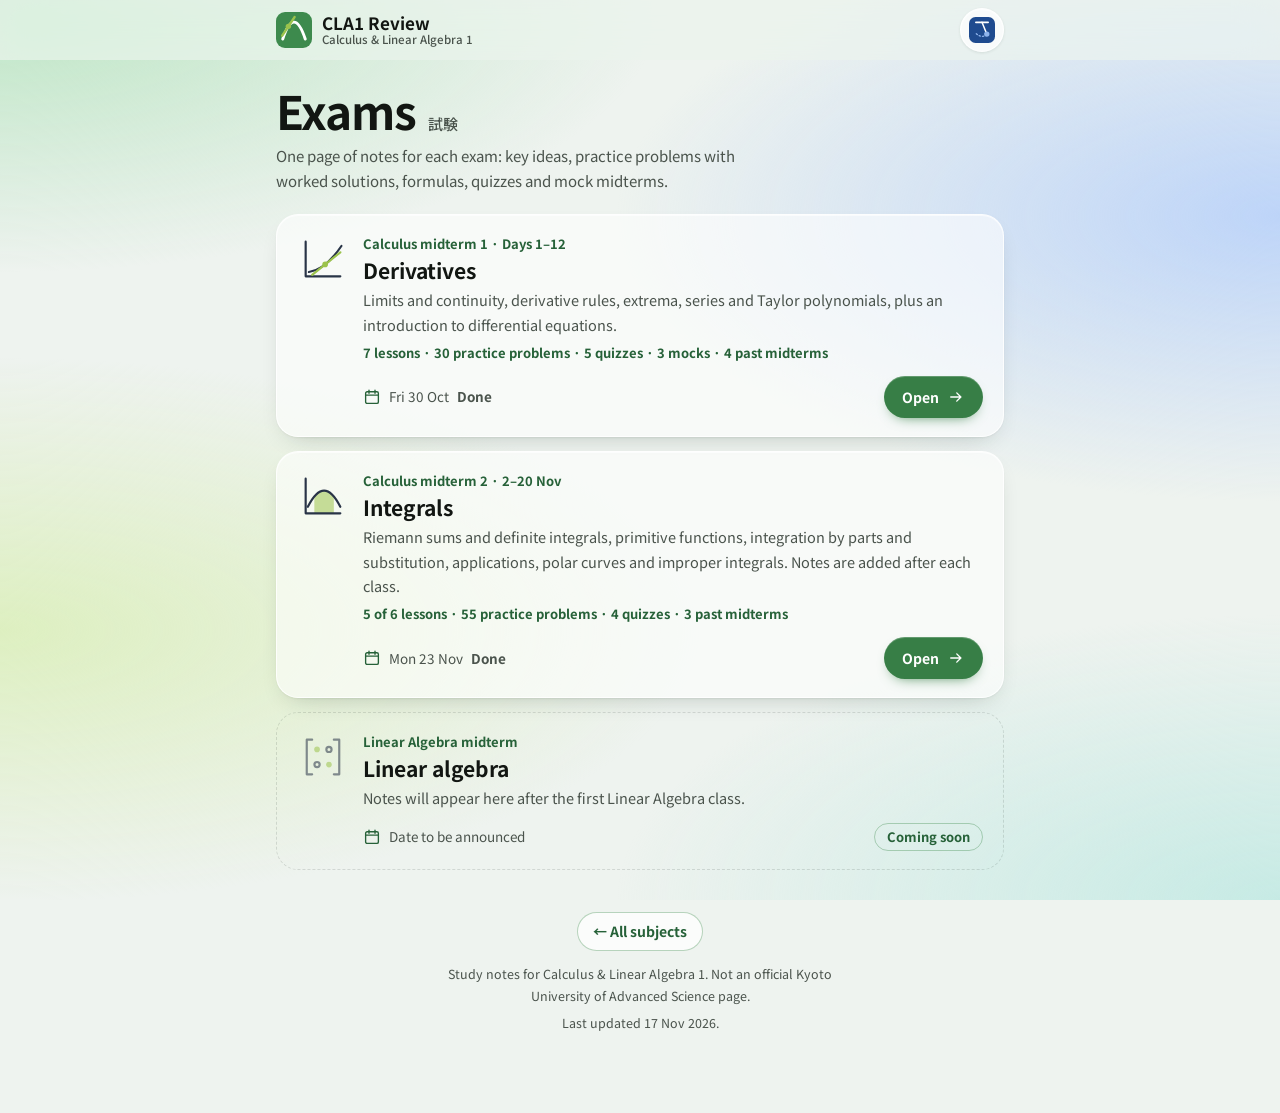
==== math/index.html @ f7bc93bd "Past midterms: three for Calculus midterm 2, AY2024 for midterm 1 Calculus midterm 2's Exams tab get" ====
<!doctype html>
<html lang="en">
<head>
<meta charset="utf-8">
<meta name="viewport" content="width=device-width, initial-scale=1, viewport-fit=cover">
<script>if (location.hash.length > 1) location.replace('derivatives/' + location.hash);</script>
<title>CLA1 Review</title>
<meta name="description" content="Review notes for each exam of Calculus &amp; Linear Algebra 1: key ideas, practice problems with worked solutions, formulas, quizzes and mock midterms.">
<meta property="og:type" content="website">
<meta property="og:site_name" content="Study Notes">
<meta property="og:title" content="CLA1 Review · Calculus &amp; Linear Algebra 1">
<meta property="og:description" content="Unofficial review notes for each exam: key ideas, practice problems with worked solutions, formulas, quizzes and mock midterms.">
<meta property="og:url" content="https://lmheew.github.io/y1-s1/math/">
<meta property="og:image" content="https://lmheew.github.io/y1-s1/og-math.png">
<meta property="og:image:width" content="1200">
<meta property="og:image:height" content="630">
<meta property="og:image:alt" content="CLA1 Review, Calculus and Linear Algebra 1: Calculus midterm 1 (derivatives) and midterm 2 (integrals), with the Linear Algebra midterm coming soon">
<meta name="twitter:card" content="summary_large_image">
<style>@media (prefers-reduced-motion: no-preference) { @view-transition { navigation: auto; } }</style>
<meta name="robots" content="noindex, nofollow">
<meta name="theme-color" content="#ECF3EE" media="(prefers-color-scheme: light)">
<meta name="theme-color" content="#101713" media="(prefers-color-scheme: dark)">
<link rel="icon" href="../favicon-math.svg" type="image/svg+xml">
<link rel="apple-touch-icon" href="../apple-touch-icon.png">
<link rel="manifest" href="../manifest.webmanifest">
<script>try{var o=JSON.parse(localStorage.getItem('cla1-midterm-review')||'null')||{},d=document.documentElement,t=o.theme,l=o.look;if(t==='light'||t==='dark'){d.setAttribute('data-theme',t);d.setAttribute('data-theme-early','')}if(l==='classic'||l==='paper'){d.setAttribute('data-look',l);var c=l==='paper'?['#F4F0E7','#1E1D1B']:['#FFFFFF',''];document.querySelectorAll('meta[name="theme-color"]').forEach(function(m){var k=c[/dark/.test(m.media)?1:0];if(k){m.setAttribute('data-glass',m.content);m.content=k}})}}catch(e){}</script>
<link rel="preconnect" href="https://fonts.googleapis.com">
<link rel="preconnect" href="https://fonts.gstatic.com" crossorigin>
<link rel="stylesheet" href="https://fonts.googleapis.com/css2?family=Noto+Sans+JP:wght@400;500;700;900&display=swap">
<link rel="stylesheet" href="assets/math.css?v=be649db938">
<style>
/* the exam picker: one glass card per exam, like the home page's subject cards; there is no tab bar on this page */
body.picker { padding-bottom: 0; --totop-bottom: calc(20px + env(safe-area-inset-bottom, 0px)); }
.picker .wrap { max-width: 760px; } /* no side menu here, so wide screens keep the home page's width */
.picker .site-foot .wrap { padding-bottom: calc(80px + env(safe-area-inset-bottom, 0px)); }
.exams { display: grid; gap: 14px; }
.exam { display: grid; grid-template-columns: auto minmax(0, 1fr); align-content: start; gap: 4px 14px; padding: 16px;
  border: 1px solid var(--glass-edge); border-radius: 22px; background: var(--glass); box-shadow: var(--glass-shine), var(--glass-shadow);
  color: var(--ink); text-decoration: none; transition: transform .15s ease; }
a.exam:active { transform: scale(.985); }
.exam.soon { border: 1px dashed var(--line); background: none; box-shadow: none; }
.exam .tile-ic { grid-row: span 2; width: 52px; height: 52px; }
.exam.soon .tile-ic { opacity: .55; }
.e-head { display: grid; align-content: center; min-width: 0; }
.e-head .kicker { display: block; }
.e-title { margin-top: 2px; font-size: 21px; font-weight: 700; line-height: 1.3; text-wrap: balance; }
.e-text, .e-stats, .e-foot { grid-column: 2; }
.e-text { font-size: 14.5px; color: var(--ink-soft); }
.e-stats { font-size: 13px; font-weight: 700; color: var(--green-text); }
.e-foot { display: flex; flex-wrap: wrap; align-items: center; justify-content: space-between; gap: 8px 12px; margin-top: 8px; }
.e-when { display: inline-flex; flex-wrap: wrap; align-items: center; gap: 2px 8px; font-size: 13.5px; color: var(--ink-soft); }
.e-when .ic { width: 18px; height: 18px; color: var(--green-text); }
.e-left { font-weight: 700; color: var(--green-text); font-variant-numeric: tabular-nums; }
.e-left:empty { display: none; }
.e-when.soon .e-left { color: var(--amber); }
.e-when.past .e-left { color: var(--ink-soft); }
.e-soon { display: inline-block; padding: 5px 12px; border: 1px solid var(--green-line); border-radius: 999px; color: var(--green-text);
  font-size: 13px; font-weight: 700; line-height: 1.2; }
@media (hover: hover) { a.exam:hover { background: var(--glass-2); } a.exam:hover .pill { background: var(--bar-active); } }
@media (min-width: 640px) { .exam { padding: 18px 20px; } }
</style>
<script src="../src/shared/totop.js" defer></script>
</head>
<body class="picker">
<div class="sb-edge" aria-hidden="true"></div>
<header class="appbar"><div class="wrap appbar-row">
  <a class="brand" href="./" aria-label="CLA1 Review, all exams"><svg class="badge" viewBox="0 0 32 32" aria-hidden="true"><rect width="32" height="32" rx="8" class="b-bg"/><path d="M6 24Q16 -6 26 24" class="b-curve"/><path d="M5.5 21L16.5 4.5" class="b-tan"/><circle cx="11" cy="12.75" r="2.4" class="b-dot"/></svg><span class="brand-text"><b>CLA1 Review</b><small>Calculus &amp; Linear Algebra 1</small></span></a>
  <div class="appbar-actions"><a class="icon-btn subj-btn" href="../physics/" aria-label="Switch to Physics (EP1)" title="Switch to Physics (EP1)"><svg viewBox="0 0 32 32" aria-hidden="true"><rect width="32" height="32" rx="8" fill="#1F4B8F"/><path d="M8.5 6.5h15" stroke="#FFFFFF" stroke-width="2.2" stroke-linecap="round"/><path d="M16 6.5L21.2 19.2" stroke="#FFFFFF" stroke-width="1.8" stroke-linecap="round"/><path d="M9 20.5Q16 27 23 20.5" fill="none" stroke="#8FB4EC" stroke-width="1.6" stroke-linecap="round" stroke-dasharray="1.6 2.6"/><circle cx="21.9" cy="21" r="3.3" fill="#8FB4EC"/></svg></a></div>
</div></header>
<main>
  <div class="band"><div class="wrap"><h1 class="band-title"><span class="en">Exams</span><span class="jp" lang="ja">試験</span></h1><p class="band-lede">One page of notes for each exam: key ideas, practice problems with worked solutions, formulas, quizzes and mock midterms.</p></div></div>
  <div class="wrap content">
    <nav class="exams" aria-label="Exams">
    <a class="exam" id="exam-derivatives" href="derivatives/" data-updated="2026-11-17" data-seen="math"><svg viewBox="0 0 48 48" aria-hidden="true" class="tile-ic"><path d="M8 8v32h32"/><path d="M11 36Q26 34 41 12"/><path d="M14 38.6L40 17.8" class="lime-stroke"/><circle cx="26" cy="29" r="2.6" class="lime-fill"/></svg><span class="e-head"><span class="kicker"><span class="nw">Calculus midterm 1</span> · <span class="nw">Days 1–12</span></span><span class="e-title">Derivatives</span></span>
      <p class="e-text">Limits and continuity, derivative rules, extrema, series and Taylor polynomials, plus an introduction to differential equations.</p><p class="e-stats"><span class="nw">7 lessons</span> · <span class="nw">30 practice problems</span> · <span class="nw">5 quizzes</span> · <span class="nw">3 mocks</span> · <span class="nw">4 past midterms</span></p>
      <span class="e-foot"><span class="e-when" data-date="2026-10-30"><svg viewBox="0 0 24 24" aria-hidden="true" class="ic"><rect x="3.5" y="5" width="17" height="15.5" rx="2"/><path d="M3.5 9.5h17M8 3v4M16 3v4"/></svg><span class="nw">Fri 30 Oct</span><span class="e-left" aria-live="off"></span></span><span class="pill">Open<svg viewBox="0 0 24 24" aria-hidden="true" class="ic"><path d="M5 12h13M13 6.5l5.5 5.5-5.5 5.5"/></svg></span></span></a>
    <a class="exam" id="exam-integrals" href="integrals/" data-updated="2026-11-17" data-seen="math-integrals"><svg viewBox="0 0 48 48" aria-hidden="true" class="tile-ic"><path d="M16 40V24.4Q25 13.6 34 24.4V40z" class="lime-fill" fill-opacity=".55"/><path d="M8 8v32h32"/><path d="M10 34Q25 4 40 34"/></svg><span class="e-head"><span class="kicker"><span class="nw">Calculus midterm 2</span> · <span class="nw">2–20 Nov</span></span><span class="e-title">Integrals</span></span>
      <p class="e-text">Riemann sums and definite integrals, primitive functions, integration by parts and substitution, applications, polar curves and improper integrals. Notes are added after each class.</p><p class="e-stats"><span class="nw">5 of 6 lessons</span> · <span class="nw">55 practice problems</span> · <span class="nw">4 quizzes</span> · <span class="nw">3 past midterms</span></p>
      <span class="e-foot"><span class="e-when" data-date="2026-11-23"><svg viewBox="0 0 24 24" aria-hidden="true" class="ic"><rect x="3.5" y="5" width="17" height="15.5" rx="2"/><path d="M3.5 9.5h17M8 3v4M16 3v4"/></svg><span class="nw">Mon 23 Nov</span><span class="e-left" aria-live="off"></span></span><span class="pill">Open<svg viewBox="0 0 24 24" aria-hidden="true" class="ic"><path d="M5 12h13M13 6.5l5.5 5.5-5.5 5.5"/></svg></span></span></a>
    <div class="exam soon" id="exam-linear-algebra"><svg viewBox="0 0 48 48" aria-hidden="true" class="tile-ic"><path d="M14 8H9v32h5M34 8h5v32h-5"/><circle cx="18.5" cy="17" r="2.6" class="lime-fill"/><circle cx="29.5" cy="17" r="2.4"/><circle cx="18.5" cy="31" r="2.4"/><circle cx="29.5" cy="31" r="2.6" class="lime-fill"/></svg><span class="e-head"><span class="kicker"><span class="nw">Linear Algebra midterm</span></span><span class="e-title">Linear algebra</span></span>
      <p class="e-text">Notes will appear here after the first Linear Algebra class.</p>
      <span class="e-foot"><span class="e-when"><svg viewBox="0 0 24 24" aria-hidden="true" class="ic"><rect x="3.5" y="5" width="17" height="15.5" rx="2"/><path d="M3.5 9.5h17M8 3v4M16 3v4"/></svg><span class="nw">Date to be announced</span><span class="e-left" aria-live="off"></span></span><span class="e-soon">Coming soon</span></span></div>
    </nav>
  </div>
</main>
<footer class="site-foot"><div class="wrap">
  <p class="foot-links"><a href="../">← All subjects</a></p>
  <p class="fine">Study notes for Calculus &amp; Linear Algebra 1. Not an official Kyoto University of Advanced Science page.</p>
  <p class="fine">Last updated <time datetime="2026-11-17">17 Nov 2026</time>.</p>
</div></footer>
<script>(() => {
  const DAY = 86400000;
  // phones: the band's intro shows one line (page.css) until it is tapped
  document.addEventListener('click', (e) => {
    const p = e.target.closest && e.target.closest('.band-lede');
    if (p && window.matchMedia('(max-width: 639px)').matches) p.classList.add('open');
  });
  // countdowns in Japan time, like the Exams tab
  const today = new Date(new Date().toLocaleDateString('en-CA', { timeZone: 'Asia/Tokyo' }) + 'T00:00:00+09:00').getTime();
  document.querySelectorAll('.e-when[data-date]').forEach((el) => {
    const days = Math.round((new Date(el.dataset.date + 'T00:00:00+09:00').getTime() - today) / DAY);
    el.querySelector('.e-left').textContent = days < 0 ? 'Done' : days === 0 ? 'Today' : days === 1 ? 'Tomorrow' : 'in ' + days + ' days';
    el.classList.toggle('soon', days >= 0 && days <= 7);
    el.classList.toggle('past', days < 0);
  });
  // New: an exam page updated in the last 14 days that this device hasn't opened since (study-seen, kept by the exam pages)
  let seen = {};
  try { seen = JSON.parse(localStorage.getItem('study-seen') || 'null') || {}; } catch (e) { /* storage unavailable */ }
  const fresh = (d) => { const t = new Date(d + 'T00:00:00+09:00').getTime(); return Date.now() - t < 14 * DAY && Date.now() >= t - DAY; };
  document.querySelectorAll('.exam[data-updated]').forEach((card) => {
    const d = card.dataset.updated;
    if (fresh(d) && !(seen[card.dataset.seen] >= d)) card.querySelector('.e-title').insertAdjacentHTML('beforeend', ' <span class="new-pill">New</span>');
  });
  // offline: the site's service worker, as on every page
  if ('serviceWorker' in navigator && /\.github\.io$|^localhost$/.test(location.hostname)) {
    window.addEventListener('load', () => { navigator.serviceWorker.register('../sw.js', { scope: '../' }).catch(() => { /* ignore */ }); });
  }
})();</script>
</body>
</html>
---- math/assets/math.css ----
/* Built by src/math/build.mjs from src/math/page.css, src/shared/calculator.css, src/shared/totop.css, src/shared/looks.css and KaTeX. Don't edit it here: change the sources and build again. */
/* Layout: an app shell drawn as frosted glass. A soft colour wash sits behind everything (body::after, fixed).
   The bars are real glass: the app bar, the tab bar, the search sheet, the session bar and the calculator blur what
   scrolls under them. Cards and boxes are see-through panels with a light edge and no blur of their own, so a tab
   with a hundred cards stays cheap to draw. Each view opens on a large title ("Practice 練習問題"); the tab bar floats
   at the bottom on phones and sits under the app bar on wide screens. The greens and limes are sampled from
   kuas.ac.jp; Physics swaps them for blues (physics.css). */
:root {
  --bg: #EEF3EF;
  --surface: #FFFFFF;
  --band: #DEE6DD;
  --green: #3D8A4D;
  --green-text: #266138;
  --green-line: rgba(61, 138, 77, .36);
  --lime: #9CC34C;
  --lime-deep: #7BA831;
  --bar: #377E46;
  --bar-active: #2B6638;
  --charcoal: #505050;
  --ink: #121612;
  --ink-soft: #4A534C;
  --line: rgba(22, 36, 27, .13);
  --icon-ink: #293447;
  --tint: rgba(61, 138, 77, .1);
  --tint-solid: #EEF5E8;
  --flash: #E3F0CB;
  --warn: #A63C24;
  --warn-tint: rgba(191, 74, 48, .09);
  --amber: #7C4D08;
  --amber-tint: rgba(170, 110, 20, .14);
  /* the glass: the wash behind the page (kept light enough that the text colours above read on it anywhere), a panel's
     fill, a control's (or a box inside a panel), what lies under a tinted box that sits on the page itself (it lightens
     the wash there; in dark mode it darkens it), a panel's light edge and its shadow, the colour of an icon's cut-out
     on a panel, and the bars (--bar-rgb is also what .sb-edge gives the iOS status bar, and the pages' theme-color) */
  --wash-1: #BCE5C4; --wash-2: #BDD4F8; --wash-3: #DDEFC0; --wash-4: #C6EAE4;
  --glass: rgba(255, 255, 255, .58);
  --glass-2: rgba(255, 255, 255, .74);
  --under: rgba(255, 255, 255, .55);
  --glass-edge: rgba(255, 255, 255, .8);
  --glass-shine: inset 0 1px 0 rgba(255, 255, 255, .6);
  --glass-shadow: 0 1px 2px rgba(18, 40, 28, .05), 0 10px 26px -14px rgba(18, 40, 28, .3);
  --cutout: #F8FBF8;
  --bar-rgb: 236, 243, 238;
  --on-bar: #FFFFFF; /* text and icons on the subject's fill (--bar); Paper's dark mode fills with light ink, so dark text */
  /* the appearance menu's little pictures of each theme (looks.css), in the subject's colours whichever theme is on */
  --sw-glass-1: #BCE5C4; --sw-glass-2: #BDD4F8; --sw-accent: #3D8A4D; --sw-band: #DEE6DD;
  --chrome: rgba(var(--bar-rgb), .72);
  --blur: saturate(1.7) blur(20px);
  --font: "Noto Sans JP", "Hiragino Sans", "Hiragino Kaku Gothic ProN", "Yu Gothic", Meiryo, system-ui, sans-serif;
  --tabbar-h: 70px;
  --anchor-top: 76px;
  color-scheme: light;
}
@media (prefers-color-scheme: dark) {
  :root:not([data-theme="light"]) {
    --bg: #0E1310; --surface: #151C17; --band: #1B261E; --green: #5DB570; --green-text: #86CF95; --green-line: rgba(93, 181, 112, .4);
    --lime: #A6CF5A; --lime-deep: #8DB845; --bar: #2B6337; --bar-active: #1F4B29; --charcoal: #3A413C;
    --ink: #E6EDE7; --ink-soft: #A9B5AB; --line: rgba(255, 255, 255, .12); --icon-ink: #D3DCE8; --tint: rgba(93, 181, 112, .13); --tint-solid: #1A281E;
    --flash: #2A3A1E; --warn: #F2957D; --warn-tint: rgba(240, 140, 115, .12); --amber: #E8B564; --amber-tint: rgba(226, 171, 85, .14);
    --wash-1: #143F22; --wash-2: #132D5E; --wash-3: #27390C; --wash-4: #0A3534;
    --glass: rgba(255, 255, 255, .055); --glass-2: rgba(255, 255, 255, .09); --under: rgba(0, 0, 0, .26); --glass-edge: rgba(255, 255, 255, .11);
    --glass-shine: inset 0 1px 0 rgba(255, 255, 255, .07); --glass-shadow: 0 1px 2px rgba(0, 0, 0, .3), 0 12px 28px -14px rgba(0, 0, 0, .75);
    --cutout: #1C2620; --bar-rgb: 16, 23, 19;
    color-scheme: dark;
  }
}
:root[data-theme="dark"] {
  --bg: #0E1310; --surface: #151C17; --band: #1B261E; --green: #5DB570; --green-text: #86CF95; --green-line: rgba(93, 181, 112, .4);
  --lime: #A6CF5A; --lime-deep: #8DB845; --bar: #2B6337; --bar-active: #1F4B29; --charcoal: #3A413C;
  --ink: #E6EDE7; --ink-soft: #A9B5AB; --line: rgba(255, 255, 255, .12); --icon-ink: #D3DCE8; --tint: rgba(93, 181, 112, .13); --tint-solid: #1A281E;
  --flash: #2A3A1E; --warn: #F2957D; --warn-tint: rgba(240, 140, 115, .12); --amber: #E8B564; --amber-tint: rgba(226, 171, 85, .14);
  --wash-1: #143F22; --wash-2: #132D5E; --wash-3: #27390C; --wash-4: #0A3534;
  --glass: rgba(255, 255, 255, .055); --glass-2: rgba(255, 255, 255, .09); --under: rgba(0, 0, 0, .26); --glass-edge: rgba(255, 255, 255, .11);
  --glass-shine: inset 0 1px 0 rgba(255, 255, 255, .07); --glass-shadow: 0 1px 2px rgba(0, 0, 0, .3), 0 12px 28px -14px rgba(0, 0, 0, .75);
  --cutout: #1C2620; --bar-rgb: 16, 23, 19;
  color-scheme: dark;
}
/* a browser that can't blur what is behind an element gets nearly solid bars, so the page doesn't show through them */
@supports not ((backdrop-filter: blur(1px)) or (-webkit-backdrop-filter: blur(1px))) {
  :root { --chrome: rgba(var(--bar-rgb), .97); }
  .search-sheet { background: rgb(var(--bar-rgb)); }
}

*, *::before, *::after { box-sizing: border-box; }
[hidden] { display: none !important; }
html { -webkit-text-size-adjust: 100%; }
body { margin: 0; background: var(--bg); color: var(--ink); font-family: var(--font); font-size: 16px; line-height: 1.7; padding-bottom: calc(var(--tabbar-h) + env(safe-area-inset-bottom, 0px) + 8px); }
body::before { content: ""; position: fixed; inset: 0 0 auto; height: env(safe-area-inset-top, 0px); z-index: 10; background: var(--chrome);
  -webkit-backdrop-filter: var(--blur); backdrop-filter: var(--blur); }
/* the colour wash behind the page: four soft patches that stay put while the page scrolls. It is as tall as the
   screen with the browser's bars tucked away (lvh), so it reaches the bottom edge while those slide out. */
body::after { content: ""; position: fixed; z-index: -1; top: 0; left: 0; right: 0; height: 100vh; height: 100lvh; pointer-events: none;
  background: radial-gradient(72% 42% at 0% 0%, var(--wash-1), transparent 72%), radial-gradient(72% 44% at 100% 24%, var(--wash-2), transparent 72%),
    radial-gradient(76% 42% at 0% 70%, var(--wash-3), transparent 72%), radial-gradient(72% 44% at 100% 100%, var(--wash-4), transparent 72%); }
/* iOS and iPadOS 26+ blur the page under the status bar of the Home Screen app unless they find a fixed, full-width box
   more than 10 px tall at the top edge (a real element: a ::before isn't found, and the safe-area inset there is 0). This
   strip is that box. It paints nothing (its background is clipped to text it doesn't have), and the system fills the
   status bar with its colour: the bars' own colour, without their see-through part. */
.sb-edge { position: fixed; top: 0; left: 0; right: 0; height: 12px; z-index: 2147483647; pointer-events: none;
  background-color: rgb(var(--bar-rgb)); -webkit-background-clip: text; background-clip: text; }
@media print { .sb-edge { display: none; } }
body.noscroll { overflow: hidden; }
.wrap { max-width: 760px; margin-inline: auto; padding-left: max(16px, env(safe-area-inset-left, 0px)); padding-right: max(16px, env(safe-area-inset-right, 0px)); }
p { margin: 0; }
strong { font-weight: 700; }
button { -webkit-tap-highlight-color: transparent; }
svg.ic { width: 22px; height: 22px; fill: none; stroke: currentColor; stroke-width: 1.8; stroke-linecap: round; stroke-linejoin: round; flex: none; }
svg.ic .fill { fill: currentColor; stroke: none; }
:where(button, a, summary, input):focus-visible { outline: 2.5px solid var(--lime-deep); outline-offset: 2px; }
/* a panel: a see-through card with a light edge and a soft shadow (no blur: see the top of this file) */
.tile, .habits, .overview, .prob, .sheet, .explore, .sdone, .up-item { border: 1px solid var(--glass-edge); background: var(--glass); box-shadow: var(--glass-shine), var(--glass-shadow); }

/* app bar */
.appbar { position: sticky; top: env(safe-area-inset-top, 0px); z-index: 20; background: var(--chrome); border-bottom: 1px solid var(--line);
  -webkit-backdrop-filter: var(--blur); backdrop-filter: var(--blur); }
.appbar-row { display: flex; align-items: center; justify-content: space-between; gap: 12px; height: 60px; }
.brand { display: flex; align-items: center; gap: 10px; min-width: 0; color: var(--ink); text-decoration: none; }
.badge { width: 36px; height: 36px; flex: none; }
.b-bg { fill: var(--green); }
.b-curve { fill: none; stroke: var(--on-bar); stroke-width: 2.6; stroke-linecap: round; }
.b-tan { fill: none; stroke: var(--lime); stroke-width: 2.2; stroke-linecap: round; }
.b-dot { fill: var(--lime); }
.brand-text { display: grid; min-width: 0; line-height: 1.2; }
.brand-text b { font-size: 17px; font-weight: 700; white-space: nowrap; overflow: hidden; text-overflow: ellipsis; }
.brand-text small { font-size: 11.5px; font-weight: 500; color: var(--ink-soft); white-space: nowrap; overflow: hidden; text-overflow: ellipsis; }
.appbar-actions { display: flex; align-items: center; gap: 8px; flex: none; }
/* Buttons, one rule: actions are pills, filled with the subject colour for the main action of a place (Practice
   session, Next step, Start timer, Unlock) and clear glass for the rest (Reset, Clear, Show all steps); a toggle or
   choice is clear glass with a coloured edge and fills when on (filters, Test me, the switchers); the app bar's
   buttons are round glass icons. */
.icon-btn { appearance: none; width: 44px; height: 44px; border: 1px solid var(--glass-edge); border-radius: 50%; background: var(--glass-2); color: var(--ink);
  box-shadow: var(--glass-shine), 0 1px 3px rgba(18, 40, 28, .1); display: grid; place-items: center; cursor: pointer; padding: 0; transition: transform .15s ease; }
.icon-btn:active { transform: scale(.94); }
@media (hover: hover) { .icon-btn:hover, .linkbtn:hover, .t-reset:hover { background: var(--tint); } }
/* the narrowest phones: slightly smaller buttons, so the page's name stays on one line beside them */
@media (max-width: 359px) {
  .icon-btn { width: 40px; height: 40px; }
  .appbar-actions { gap: 6px; }
  .brand { gap: 8px; }
  .brand-text b { font-size: 16px; }
}
#theme-btn > span { display: none; }
#theme-btn[data-mode="system"] .t-system, #theme-btn[data-mode="light"] .t-light, #theme-btn[data-mode="dark"] .t-dark { display: grid; }

/* tab bar: on phones it floats at the bottom, a glass pill; the open tab is a filled pill that slides to the tab
   tapped (page.js sets --tab-i, the open tab's place in the row, and .no-tab when the view has no tab) */
.tabbar { position: fixed; left: max(10px, env(safe-area-inset-left, 0px)); right: max(10px, env(safe-area-inset-right, 0px));
  bottom: max(8px, calc(env(safe-area-inset-bottom, 0px) - 8px)); z-index: 30; padding: 5px; border: 1px solid var(--glass-edge); border-radius: 28px;
  background: var(--chrome); -webkit-backdrop-filter: saturate(1.8) blur(28px); backdrop-filter: saturate(1.8) blur(28px);
  box-shadow: var(--glass-shine), 0 2px 6px rgba(10, 30, 20, .08), 0 14px 32px -10px rgba(10, 30, 20, .42); }
.tabbar-row { position: relative; max-width: 760px; margin-inline: auto; display: grid; grid-template-columns: repeat(5, minmax(0, 1fr)); }
.tabbar-row::before { content: ""; position: absolute; top: 0; bottom: 0; left: 0; width: 20%; border-radius: 23px; background: var(--bar);
  box-shadow: inset 0 1px 0 rgba(255, 255, 255, .28), 0 6px 14px -6px var(--bar); transform: translateX(calc(var(--tab-i, 0) * 100%)); }
.tabbar.live .tabbar-row::before { transition: transform .34s cubic-bezier(.3, 1.2, .45, 1), opacity .2s ease; }
.tabbar-row.no-tab::before { opacity: 0; }
.tab { appearance: none; position: relative; border: 0; border-radius: 23px; background: transparent; color: var(--ink-soft); min-height: 52px; padding: 7px 2px 6px; display: flex; flex-direction: column; align-items: center; justify-content: center; gap: 3px; font: 700 11px/1.1 var(--font); cursor: pointer; transition: color .2s ease; }
.tab[aria-selected="true"] { color: var(--on-bar); }
.tab .ic { width: 23px; height: 23px; }
/* a tab with something new: a dot by its icon */
.tab.has-new::after { content: ""; position: absolute; top: 7px; right: calc(50% - 17px); width: 8px; height: 8px; border-radius: 50%; background: var(--lime-deep); box-shadow: 0 0 0 2px rgb(var(--bar-rgb)); }
.tab[aria-selected="true"].has-new::after { background: var(--lime); box-shadow: 0 0 0 2px var(--bar); }
@media (max-width: 359px) { .tab { font-size: 10px; } }

/* under the floating tab bar the page fades into the bars' colour, so no half line of text shows around it
   (phones only: the wide tab bar is at the top).
   Safari on iOS 26 lays its address bar over the page: the page goes on under it, but fixed boxes end above it,
   about 100 px above the screen's edge, so the page used to show between the tab bar and Safari's bar. Two things
   cover that: the fade goes on, solid, for 200 px below the edge (off the screen anywhere else), and .sb-foot, a
   fixed, full-width box on the bottom edge like .sb-edge on the top one, has Safari fill the area under its bar
   with the bars' colour. The strip paints nothing itself, so it never covers the tab bar's lower edge. */
.tabbar + main::after { content: ""; position: fixed; z-index: 29; left: 0; right: 0; bottom: -200px; height: calc(var(--tabbar-h) + env(safe-area-inset-bottom, 0px) + 226px); pointer-events: none;
  background: linear-gradient(to bottom, rgba(var(--bar-rgb), 0), rgba(var(--bar-rgb), .86) calc(62% - 124px), rgb(var(--bar-rgb)) calc(100% - 200px)); }
.sb-foot { position: fixed; bottom: 0; left: 0; right: 0; height: 12px; z-index: 2147483647; pointer-events: none;
  background-color: rgb(var(--bar-rgb)); -webkit-background-clip: text; background-clip: text; }
@media print { .sb-foot { display: none; } }

/* a view's title: large, on the page itself, with its Japanese name beside it */
.band .wrap { padding-block: 24px 2px; }
.band-title { margin: 0; display: flex; flex-wrap: wrap; align-items: baseline; gap: 2px 12px; line-height: 1.15; }
.band-title .en { font-size: clamp(34px, 9vw, 46px); font-weight: 700; letter-spacing: -.02em; color: var(--ink); }
.band-title .jp { font-size: 15px; font-weight: 500; color: var(--ink-soft); }
.band-lede { margin-top: 6px; font-size: 15px; color: var(--ink-soft); max-width: 60ch; }
/* phones: a slimmer title, so the tab's content starts higher; the intro shows one line until it is tapped (page.js) */
@media (max-width: 639px) {
  .band .wrap { padding-block: 14px 0; }
  .band-title .en { font-size: 34px; }
  .band-title .jp { font-size: 14px; }
  .band-lede { margin-top: 2px; font-size: 14px; line-height: 1.6; display: -webkit-box; -webkit-box-orient: vertical; -webkit-line-clamp: 1; overflow: hidden; cursor: pointer; }
  .band-lede.open { display: block; cursor: auto; }
}
.content { padding-block: 18px 24px; }
.kicker { margin: 0; font-size: 13px; font-weight: 700; color: var(--green-text); }
/* a tab opened by hand fades in, and its title rises into place (page.js adds .view-in for the length of the fade,
   so the title's move ends first). Only the title moves: the content below keeps its place, so a scroll right
   after the tab opens meets nothing that shifts. */
.view.view-in { animation: view-in .3s ease-out; }
.view.view-in > .band .wrap { animation: view-rise .28s cubic-bezier(.2, .7, .2, 1); }
@keyframes view-in { from { opacity: 0; } }
@keyframes view-rise { from { transform: translateY(8px); } }

/* summary tiles */
.tiles { display: grid; grid-template-columns: repeat(2, minmax(0, 1fr)); gap: 10px; }
.tile { appearance: none; border-radius: 22px; color: var(--ink); padding: 14px 10px 13px; display: flex; flex-direction: column; align-items: center; gap: 3px; text-align: center; font: inherit; cursor: pointer; transition: transform .15s ease; }
.tile:active { transform: scale(.97); }
@media (hover: hover) { .tile:hover { background: var(--glass-2); } }
.tile-ic { width: 46px; height: 46px; fill: none; stroke: var(--icon-ink); stroke-width: 2; stroke-linecap: round; stroke-linejoin: round; flex: none; }
.tile > .tile-ic { box-sizing: content-box; width: 36px; height: 36px; margin-bottom: 3px; padding: 7px; border-radius: 16px; background: var(--glass-2); }
.tile-ic .lime-stroke { stroke: var(--lime); fill: none; }
.tile-ic circle.lime-stroke { fill: var(--cutout); }
.tile-ic .lime-fill { fill: var(--lime); stroke: none; }
.tile-ic .lime-fill-soft { fill: var(--lime); stroke: var(--lime); }
.tile-k { font-size: 12.5px; font-weight: 500; color: var(--green-text); }
.tile-t { font-size: 14.5px; font-weight: 700; line-height: 1.35; }
.tile-q { font-size: 12px; font-weight: 500; color: var(--ink-soft); }
/* a lesson of the schedule still to come: not a link, its notes arrive after the class */
.tile.upcoming { cursor: default; border: 1px dashed var(--line); background: none; box-shadow: none; }
.tile.upcoming:active { transform: none; }
.tile.upcoming:hover { background: none; }
.tile.upcoming .tile-ic { opacity: .45; background: none; }
.tile.upcoming .tile-t { font-weight: 500; color: var(--ink-soft); }
.tile-soon { margin-top: 2px; padding: 0 9px; border: 1px dashed var(--line); border-radius: 999px; font-size: 11.5px; font-weight: 500; color: var(--ink-soft); }
/* a lone tile in the last row fills it */
.tile:last-child:nth-child(odd) { grid-column: 1 / -1; }

/* summary units */
.unit { padding-top: 30px; scroll-margin-top: var(--anchor-top); }
.unit-head { display: flex; align-items: center; gap: 12px; padding-bottom: 10px; margin-bottom: 6px; border-bottom: 1px solid var(--line); }
.unit-head .tile-ic { width: 40px; height: 40px; }
.unit-note { margin: 0 0 6px; padding: 10px 14px; border-radius: 14px; background: linear-gradient(var(--tint), var(--tint)), var(--under); font-size: 14px; line-height: 1.55; color: var(--ink); }
.unit h2, .punit-head h2 { margin: 2px 0 0; font-size: 21px; font-weight: 700; line-height: 1.3; text-wrap: balance; }
.from { display: flex; flex-wrap: wrap; align-items: center; gap: 6px; margin-bottom: 10px; font-size: 13px; color: var(--ink-soft); }
.from span { margin-right: 2px; }
.from b { font-weight: 500; color: var(--ink); background: var(--tint); border-radius: 999px; padding: 2px 10px; }
.ideas { list-style: none; margin: 0; padding: 0; }
.ideas li { position: relative; padding: 11px 0 11px 20px; border-bottom: 1px solid var(--line); min-width: 0; scroll-margin-top: var(--anchor-top); }
.ideas li::before { content: ""; position: absolute; left: 3px; top: 1.32em; width: 8px; height: 8px; border-radius: 50%; background: var(--lime); }
/* key formulas sit full size on their own line; a wide one scrolls inside its line rather than widening the page */
.katex-display { overflow-x: auto; overflow-y: hidden; padding-block: 2px; }
.ideas .katex-display, .watch .katex-display, .tricks .katex-display { margin: .45em 0 .35em; }
/* full-size fractions in running text: a little room above and below, so two on neighbouring lines don't touch
   (the padding only shows where a formula is taller than the line, and the math can still wrap between its parts) */
.katex .base { padding-block: 2px; }
.katex-display .base { padding-block: 0; }
.watch { margin-top: 16px; background: linear-gradient(var(--warn-tint), var(--warn-tint)), var(--under); border-radius: 16px; padding: 12px 14px; }
.watch h3 { margin: 0 0 6px; font-size: 13px; font-weight: 700; color: var(--warn); }
.watch ul { list-style: none; margin: 0; padding: 0; display: grid; gap: 6px; }
.watch li { position: relative; padding-left: 22px; min-width: 0; scroll-margin-top: var(--anchor-top); }
.watch li::before { content: "×"; position: absolute; left: 2px; top: 0; color: var(--warn); font-size: 17px; font-weight: 900; line-height: 1.6; }
/* Shortcuts: extra tricks from outside the lectures, in the page's green, after Watch out */
.tricks { margin-top: 12px; background: linear-gradient(var(--tint), var(--tint)), var(--under); border-radius: 16px; padding: 12px 14px; }
.tricks h3 { margin: 0 0 2px; font-size: 13px; font-weight: 700; color: var(--green-text); }
.tricks-note { margin: 0 0 8px; font-size: 13px; line-height: 1.5; color: var(--ink-soft); }
.tricks ul { list-style: none; margin: 0; padding: 0; display: grid; gap: 8px; }
.tricks li { position: relative; padding-left: 20px; min-width: 0; scroll-margin-top: var(--anchor-top); }
.tricks li::before { content: ""; position: absolute; left: 3px; top: .62em; width: 7px; height: 7px; transform: rotate(45deg); background: var(--lime-deep); }
.habits { margin-top: 32px; border-radius: 22px; padding: 18px 16px 16px; scroll-margin-top: var(--anchor-top); }
.habits ul { margin: 0; padding-left: 1.2em; display: grid; gap: 8px; }
.habits li { scroll-margin-top: var(--anchor-top); }
.deco { text-align: center; font-weight: 700; letter-spacing: .03em; }
.deco::before { content: "\\"; margin-right: .7em; }
.deco::after { content: "/"; margin-left: .7em; }
.habits .deco { margin: 0 0 12px; font-size: 18px; color: var(--green-text); }

/* practice overview */
.overview { display: grid; gap: 14px; margin-bottom: 16px; padding: 16px; border-radius: 22px; }
.ov-main { display: flex; flex-wrap: wrap; align-items: center; gap: 16px 20px; }
.ring-big-wrap { position: relative; width: 92px; height: 92px; flex: none; }
.ring { display: block; }
.ring circle { fill: none; }
.ring-track { stroke: var(--line); }
.ring-val { stroke: var(--green); stroke-linecap: round; transition: stroke-dashoffset .5s ease; }
.ring-lg { width: 92px; height: 92px; }
.ring-lg circle { stroke-width: 8; }
.ring-sm { width: 42px; height: 42px; }
.ring-sm circle { stroke-width: 5; }
.ring-center { position: absolute; inset: 0; display: grid; place-content: center; text-align: center; line-height: 1.15; }
.ring-center b { font-size: 18px; font-weight: 900; font-variant-numeric: tabular-nums; }
.ring-center small { font-size: 11px; color: var(--ink-soft); }
.ov-side { flex: 1 1 180px; display: grid; gap: 10px; min-width: 0; }
.legend { list-style: none; margin: 0; padding: 0; display: grid; gap: 1px; font-size: 14px; }
.legend li { display: flex; align-items: center; gap: 8px; }
.legend b { min-width: 1.4em; font-variant-numeric: tabular-nums; }
.legend i { width: 10px; height: 10px; border-radius: 50%; flex: none; }
.k-got { background: var(--green); }
.k-rev { background: var(--amber); }
.k-un { border: 1.5px solid var(--ink-soft); }
.pill { appearance: none; justify-self: start; min-height: 42px; border: 0; border-radius: 999px; background: var(--bar); color: var(--on-bar); padding: 0 18px; display: inline-flex; align-items: center; gap: 8px;
  font: 700 14px/1 var(--font); cursor: pointer; box-shadow: inset 0 1px 0 rgba(255, 255, 255, .22), 0 6px 14px -8px var(--bar); transition: transform .15s ease, background-color .15s ease; }
.pill:active, .t-go:active, .u-go:active, .chip:active, .mbtn:active, .linkbtn:active, .mk:active, .seg-btn:active { transform: scale(.97); }
.pill .ic { width: 18px; height: 18px; }
.urings { display: grid; grid-template-columns: repeat(auto-fit, minmax(42px, 1fr)); gap: 6px 4px; padding-top: 12px; border-top: 1px solid var(--line); }
.uring { appearance: none; position: relative; border: 0; background: none; padding: 0; color: var(--ink); font: inherit; display: grid; justify-items: center; gap: 2px; cursor: pointer; }
.uring-no { position: absolute; top: 0; left: 50%; width: 42px; height: 42px; transform: translateX(-50%); display: grid; place-items: center; font-size: 12px; font-weight: 700; color: var(--green-text); }
.uring-count { font-size: 11px; color: var(--ink-soft); font-variant-numeric: tabular-nums; }
.uring-no.long { font-size: 10px; letter-spacing: -.02em; }

/* filters */
.filters { display: flex; flex-wrap: wrap; gap: 6px; }
.chip { appearance: none; min-height: 36px; border: 1px solid var(--green-line); border-radius: 999px; background: var(--glass-2); color: var(--green-text); padding: 0 14px; font: 700 13.5px/1.2 var(--font); cursor: pointer; transition: transform .15s ease; }
.chip[aria-pressed="true"] { background: var(--bar); border-color: var(--bar); color: var(--on-bar); }
.empty-note { margin-top: 18px; padding: 14px 16px; border: 1px dashed var(--line); border-radius: 16px; color: var(--ink-soft); }

/* practice units and cards */
.punit { margin-top: 28px; scroll-margin-top: var(--anchor-top); }
.punit-head { display: flex; align-items: flex-end; justify-content: space-between; gap: 12px; margin-bottom: 12px; }
.ucount { font-size: 13px; font-weight: 700; color: var(--green-text); white-space: nowrap; font-variant-numeric: tabular-nums; }
.probs { display: grid; gap: 14px; }
.prob { min-width: 0; padding: 12px 16px 2px; border-radius: 20px; scroll-margin-top: var(--anchor-top); }
.prob-head { display: flex; align-items: center; gap: 10px; margin-bottom: 6px; min-width: 0; }
.qno { position: relative; flex: none; padding: 7px 6px; font-size: 18px; font-weight: 900; line-height: 1; color: var(--green); }
.maru { position: absolute; left: -7px; top: -5px; width: calc(100% + 14px); height: calc(100% + 10px); overflow: visible; pointer-events: none; }
.maru path { fill: none; stroke: var(--green); stroke-width: 2.6; stroke-linecap: round; stroke-dasharray: 100; stroke-dashoffset: 100; opacity: 0; vector-effect: non-scaling-stroke; }
.prob[data-state="got"] .maru path { stroke-dashoffset: 0; opacity: 1; transition: stroke-dashoffset .55s ease-out; }
.src { min-width: 0; font-size: 12px; line-height: 1.4; color: var(--ink-soft); }
.state-tag { margin-left: auto; flex: none; border-radius: 999px; font-size: 12px; font-weight: 700; line-height: 1; }
.state-tag.got { padding: 5px 10px; background: var(--bar); color: var(--on-bar); }
.state-tag.review { padding: 5px 10px; background: var(--amber-tint); color: var(--amber); }
.stem { display: grid; gap: 6px; min-width: 0; }
.parts { list-style: none; margin: 8px 0 0; padding: 0; display: grid; gap: 7px; }
.parts li { display: grid; grid-template-columns: 2.2em minmax(0, 1fr); align-items: baseline; }
.parts .pn { font-size: 14px; font-weight: 500; color: var(--ink-soft); font-variant-numeric: tabular-nums; }
.parts .pt { min-width: 0; overflow-x: auto; overflow-y: hidden; }
.parts li.solo { grid-template-columns: minmax(0, 1fr); } /* a question that is one question: no label */
.reveal { margin-top: 10px; display: grid; border-top: 1px solid var(--line); }
details + details { border-top: 1px solid var(--line); }
details > summary { list-style: none; display: flex; align-items: center; justify-content: space-between; gap: 10px; padding: 12px 2px; font-size: 14.5px; font-weight: 700; color: var(--green-text); cursor: pointer; }
details > summary::-webkit-details-marker { display: none; }
details > summary .ic { width: 18px; height: 18px; color: var(--green); transition: transform .15s ease; }
details[open] > summary .ic { transform: rotate(90deg); }
details .when-open, details[open] .when-closed { display: none; }
details[open] .when-open { display: inline; }
.hint-body { padding: 0 0 12px; color: var(--ink-soft); }
.sol-body { display: grid; gap: 10px; min-width: 0; padding: 0 0 12px; }
.answer { min-width: 0; overflow-x: auto; padding: 10px 12px; border-radius: 14px; background: var(--tint); }
.answer .lbl { display: block; margin-bottom: 4px; font-size: 12.5px; font-weight: 700; color: var(--green-text); }
.answer ul { list-style: none; margin: 0; padding: 0; display: grid; gap: 4px; }
.steps { display: grid; gap: 8px; min-width: 0; }
.steps ul { margin: 0; padding-left: 1.15em; display: grid; gap: 6px; }
.stem > *, .sol-body > *, .hint-body > *, .steps > *, .steps li, .answer li, .habits li { min-width: 0; }
.markrow { display: flex; flex-wrap: wrap; align-items: center; gap: 8px; padding-top: 10px; border-top: 1px dashed var(--line); }
.markrow > span { margin-right: 2px; font-size: 14px; color: var(--ink-soft); }
.mbtn { appearance: none; min-height: 40px; border: 1px solid var(--line); border-radius: 999px; background: var(--glass-2); color: var(--ink); padding: 0 14px 0 11px; display: inline-flex; align-items: center; gap: 7px; font: 700 14px/1 var(--font); cursor: pointer; transition: transform .15s ease; }
.mbtn svg { width: 16px; height: 16px; fill: none; stroke: currentColor; stroke-width: 1.8; stroke-linecap: round; stroke-linejoin: round; }
.mbtn[data-mark="got"][aria-pressed="true"] { background: var(--bar); border-color: var(--bar); color: var(--on-bar); }
.mbtn[data-mark="review"][aria-pressed="true"] { background: var(--amber-tint); border-color: var(--amber); color: var(--amber); }
.reset-row { margin-top: 26px; display: flex; flex-wrap: wrap; align-items: center; gap: 6px 12px; font-size: 13px; color: var(--ink-soft); }
.linkbtn { appearance: none; min-height: 36px; border: 1px solid var(--line); border-radius: 999px; background: var(--glass-2); color: var(--ink); padding: 0 14px; font: 700 13px/1.1 var(--font); cursor: pointer; transition: transform .15s ease; }
.linkbtn.armed { border-color: var(--warn); color: var(--warn); }
.flash { animation: flash 1.8s ease-out; }
@keyframes flash { 0%, 35% { background-color: var(--flash); } 100% { background-color: transparent; } }
.sheet .rq.flash, .frow.flash { animation-name: flash-card; }
@keyframes flash-card { 0%, 35% { box-shadow: 0 0 0 4px var(--lime); } 100% { box-shadow: 0 0 0 0 transparent; } }
/* a card keeps its own shadow under the ring */
.prob.flash { animation-name: flash-panel; }
@keyframes flash-panel { 0%, 35% { box-shadow: 0 0 0 4px var(--lime), var(--glass-shadow); } 100% { box-shadow: 0 0 0 0 transparent, var(--glass-shadow); } }

/* formulas */
.fgroup { margin-bottom: 28px; scroll-margin-top: var(--anchor-top); }
.fgroup h2 { margin: 0 0 4px; padding-bottom: 8px; border-bottom: 1px solid var(--line); display: grid; font-size: 19px; font-weight: 700; line-height: 1.3; }
.frows { display: grid; }
.frow { display: grid; gap: 2px; min-width: 0; padding: 10px 0; border-bottom: 1px solid var(--line); scroll-margin-top: var(--anchor-top); }
.fname { font-size: 12.5px; font-weight: 700; color: var(--green-text); }
.fmath { min-width: 0; overflow-x: auto; overflow-y: hidden; padding: 3px 0; }
.table-wrap { overflow-x: auto; margin-top: 10px; border: 1px solid var(--line); border-radius: 14px; background: var(--glass); }
.exact { width: 100%; border-collapse: collapse; border-style: hidden; }
.exact th, .exact td { border: 1px solid var(--line); padding: 7px 4px; text-align: center; vertical-align: middle; font-weight: 400; }
.exact thead th, .exact tbody th { background: var(--tint); }
.exact .deg { display: block; margin-top: 2px; font-size: 11.5px; color: var(--ink-soft); font-variant-numeric: tabular-nums; }
.exact td.na { background: linear-gradient(to bottom right, transparent calc(50% - 1px), var(--ink-soft) calc(50% - .5px), var(--ink-soft) calc(50% + .5px), transparent calc(50% + 1px)); }
.exact-tall tbody th { width: 25%; }
.exact-wide { display: none; }
.exact-note { margin-top: 10px; font-size: 13px; color: var(--ink-soft); }
.sr { position: absolute; width: 1px; height: 1px; overflow: hidden; clip: rect(0 0 0 0); clip-path: inset(50%); white-space: nowrap; }
@media (min-width: 700px) {
  .exact-wide { display: table; }
  .exact-tall { display: none; }
}

/* quiz groups: in-class sheet plus two follow-ups behind a switcher */
.qjump { display: flex; flex-wrap: wrap; gap: 6px; }
.qgroup { padding-top: 26px; scroll-margin-top: var(--anchor-top); }
.qg-head { margin-bottom: 12px; }
.qg-head h2 { margin: 2px 0 0; font-size: 21px; font-weight: 700; line-height: 1.3; text-wrap: balance; }
.seg { display: grid; grid-auto-flow: column; grid-auto-columns: minmax(0, 1fr); gap: 4px; margin-bottom: 12px; padding: 4px; border: 1px solid var(--glass-edge); border-radius: 18px; background: var(--glass); box-shadow: var(--glass-shine); }
.seg-btn { appearance: none; min-height: 40px; border: 0; border-radius: 14px; background: none; color: var(--green-text); padding: 0 4px; display: flex; align-items: center; justify-content: center; gap: 5px; font: 700 13.5px/1.2 var(--font); cursor: pointer; transition: transform .15s ease; }
.seg-lock { display: inline-flex; }
.seg-lock .ic { width: 14px; height: 14px; stroke-width: 2; }
.unlocked .seg-lock { display: none; }
.seg-btn[aria-selected="true"] { background: var(--bar); color: var(--on-bar); box-shadow: inset 0 1px 0 rgba(255, 255, 255, .22); }
.focus { margin-top: 12px; padding: 8px 12px; border-radius: 12px; background: var(--tint); font-size: 13.5px; color: var(--ink-soft); }

/* quiz sheets */
.sheet { min-width: 0; padding: 16px 16px 4px; border-radius: 22px; scroll-margin-top: var(--anchor-top); }
.sheet-head { display: flex; flex-wrap: wrap; align-items: center; justify-content: space-between; gap: 10px 14px; padding-bottom: 12px; border-bottom: 1px solid var(--line); }
.sheet-title { margin: 0; font-size: 20px; font-weight: 700; line-height: 1.25; }
.sheet-sub { margin-top: 2px; font-size: 13px; color: var(--ink-soft); }
.sheet-sub b { color: var(--ink); }
.timer { display: flex; align-items: center; gap: 8px; }
.time { min-width: 3.2em; text-align: right; font-size: 18px; font-weight: 700; color: var(--ink-soft); font-variant-numeric: tabular-nums; }
.timer.running .time { color: var(--green-text); }
.t-go { appearance: none; min-height: 38px; border: 0; border-radius: 999px; background: var(--bar); color: var(--on-bar); padding: 0 14px; display: inline-flex; align-items: center; gap: 6px; font: 700 13px/1 var(--font); cursor: pointer; transition: transform .15s ease, background-color .15s ease; }
.t-go .ic { width: 16px; height: 16px; }
.t-reset { appearance: none; min-height: 38px; border: 1px solid var(--line); border-radius: 999px; background: var(--glass-2); color: var(--ink); padding: 0 12px; font: 700 13px/1 var(--font); cursor: pointer; }
.rq { min-width: 0; padding-top: 12px; scroll-margin-top: var(--anchor-top); }
.rq + .rq { border-top: 1px dashed var(--line); }
/* a quiz handed out on more than one sheet: a heading where each sheet starts */
.sheet-part { margin: 16px 0 0; padding-top: 12px; border-top: 1px solid var(--green-line); font: 700 13.5px/1.2 var(--font); color: var(--green-text); }
.sheet-head + .sheet-part { margin-top: 0; border-top: 0; }
.ql { margin-right: 4px; font-weight: 900; color: var(--green); }
.pts { font-size: 12px; color: var(--ink-soft); white-space: nowrap; }
.nw { white-space: nowrap; }

/* locked in-class sheets (public site): password panel in place of the sheet */
.unlock { display: grid; grid-template-columns: minmax(0, 1fr); gap: 12px; padding: 14px 0 14px; }
/* Safari can size a grid's auto column to a wrapping row's full one-line width, which pushed the password row and
   its text past the card on iPhone. A 0 minimum keeps these columns, and what's in them, inside their box. */
.unlock > *, .u-head > div, .u-row, .overview > *, .reveal > * { min-width: 0; }
.overview, .reveal { grid-template-columns: minmax(0, 1fr); }
.u-head { display: flex; align-items: flex-start; gap: 12px; }
.u-icon { width: 40px; height: 40px; flex: none; display: grid; place-items: center; border-radius: 50%; background: var(--tint); color: var(--green-text); }
.u-icon .ic { width: 20px; height: 20px; }
.u-title { font-weight: 700; line-height: 1.4; }
.u-text { font-size: 14px; line-height: 1.55; color: var(--ink-soft); }
.u-row { display: flex; flex-wrap: wrap; gap: 8px; }
.u-field { flex: 1 1 220px; min-width: 0; display: flex; align-items: center; gap: 6px; padding: 0 6px 0 16px; border: 1px solid var(--green-line); border-radius: 999px; background: var(--glass-2); }
.u-field:focus-within { box-shadow: 0 0 0 3px var(--flash); }
.u-field input { flex: 1; min-width: 0; border: 0; outline: none; background: transparent; color: var(--ink); padding: 11px 0; font: 500 16px/1.2 var(--font); letter-spacing: .02em; }
.u-show { appearance: none; flex: none; border: 0; border-radius: 999px; background: transparent; color: var(--green-text); padding: 7px 10px; font: 700 13px/1 var(--font); cursor: pointer; }
.u-show:hover { background: var(--tint); }
.u-go { appearance: none; flex: none; min-height: 44px; border: 0; border-radius: 999px; background: var(--bar); color: var(--on-bar); padding: 0 22px; font: 700 14.5px/1 var(--font); cursor: pointer; transition: transform .15s ease, background-color .15s ease; }
.u-go:disabled { opacity: .75; cursor: progress; }
@media (hover: hover) { .pill:hover, .t-go:hover, .u-go:hover:not(:disabled) { background: var(--bar-active); } }
.u-remember { justify-self: start; display: inline-flex; align-items: center; gap: 9px; font-size: 14px; color: var(--ink); cursor: pointer; }
.u-remember input { width: 18px; height: 18px; margin: 0; accent-color: var(--green); }
.u-msg { font-size: 13.5px; color: var(--ink-soft); }
.u-msg:empty { margin-top: -12px; }
.u-msg.err { color: var(--warn); font-weight: 500; }

/* footer; its bottom padding leaves room for the floating buttons (calculator, back to top), so the last line stays clear */
.site-foot .wrap { padding-block: 18px 64px; text-align: center; }
.cheer { margin-bottom: 10px; font-size: 18px; color: var(--green-text); }
.foot-links { margin-bottom: 12px; }
.foot-links a { display: inline-block; padding: 7px 15px; border: 1px solid var(--green-line); border-radius: 999px; background: var(--glass-2); color: var(--green-text); font-size: 14px; font-weight: 700; text-decoration: none; }
.foot-links a:hover { background: var(--tint); }
.fine { max-width: 56ch; margin-inline: auto; font-size: 12.5px; color: var(--ink-soft); }
.fine + .fine { margin-top: 6px; }
.fine a { color: inherit; }

/* search: a sheet of glass over the page */
.search-sheet { position: fixed; inset: 0; z-index: 40; display: flex; flex-direction: column; background: rgba(var(--bar-rgb), .84); padding-top: env(safe-area-inset-top, 0px); padding-bottom: env(safe-area-inset-bottom, 0px);
  -webkit-backdrop-filter: saturate(1.6) blur(26px); backdrop-filter: saturate(1.6) blur(26px); }
.search-bar { border-bottom: 1px solid var(--line); }
.search-row { display: flex; align-items: center; gap: 8px; padding-block: 10px; }
.search-field { flex: 1; min-width: 0; display: flex; align-items: center; gap: 8px; padding: 0 14px; border: 1px solid var(--green-line); border-radius: 999px; background: var(--glass-2); }
.search-field .ic { width: 18px; height: 18px; color: var(--green); }
.search-field input { flex: 1; min-width: 0; border: 0; outline: none; background: transparent; color: var(--ink); padding: 11px 0; font: 500 16px/1.2 var(--font); }
.search-field:focus-within { box-shadow: 0 0 0 3px var(--flash); }
.search-results { flex: 1; width: 100%; overflow-y: auto; padding-block: 6px 28px; }
.s-sec { margin: 16px 0 2px; font-size: 13px; font-weight: 700; color: var(--green-text); }
.s-hit { appearance: none; width: 100%; display: grid; gap: 2px; padding: 10px 2px; border: 0; border-bottom: 1px solid var(--line); background: none; color: var(--ink); text-align: left; font: inherit; cursor: pointer; }
.s-hit:hover { background: var(--tint); }
.s-t { font-size: 14.5px; font-weight: 700; line-height: 1.4; }
.s-p { font-size: 13px; line-height: 1.5; color: var(--ink-soft); }
.s-hint, .s-empty { margin-top: 16px; font-size: 14px; color: var(--ink-soft); }
.s-suggest { display: flex; flex-wrap: wrap; gap: 6px; margin-top: 10px; }

/* wide screens: the tab bar moves under the app bar, a strip of glass that stays at the top */
@media (min-width: 860px) {
  body { padding-bottom: 0; }
  .site-foot .wrap { padding-bottom: calc(80px + env(safe-area-inset-bottom, 0px)); }
  :root { --anchor-top: 72px; }
  .appbar { position: static; border-bottom: 0; }
  .tabbar + main::after, .sb-foot { display: none; }
  .tabbar { position: sticky; top: env(safe-area-inset-top, 0px); left: auto; right: auto; bottom: auto; padding: 5px max(16px, env(safe-area-inset-right, 0px)) 5px max(16px, env(safe-area-inset-left, 0px));
    border: 0; border-bottom: 1px solid var(--line); border-radius: 0; box-shadow: none; -webkit-backdrop-filter: var(--blur); backdrop-filter: var(--blur); }
  .tabbar-row { max-width: 728px; } /* as wide as the text column */
  .tab { flex-direction: row; gap: 8px; min-height: 44px; font-size: 14px; }
  .tab .ic { width: 20px; height: 20px; }
  .tab.has-new::after { top: 9px; right: auto; left: calc(50% + 34px); }
  .tiles { grid-template-columns: repeat(3, minmax(0, 1fr)); }
  .tile:last-child:nth-child(odd) { grid-column: auto; }
  .tile:last-child:nth-child(3n+1) { grid-column: 1 / -1; }
  .tile:last-child:nth-child(3n+2) { grid-column: span 2; }
}
@media (min-width: 640px) {
  .frow { grid-template-columns: 12.5rem minmax(0, 1fr); align-items: center; gap: 16px; }
  .prob { padding: 14px 20px 4px; }
}
@media (prefers-reduced-motion: reduce) {
  *, *::before, *::after { transition: none !important; animation: none !important; }
}

/* "New" labels */
.new-pill { display: inline-block; margin-left: 6px; padding: 2px 9px; border-radius: 999px; background: var(--lime); color: #1B2A0E;
  font-size: 11.5px; font-weight: 700; line-height: 1.3; vertical-align: middle; white-space: nowrap; }

/* ---------- Exams: upcoming list ---------- */
/* a part of a page whose content comes later (an exam still being taught; Physics' tabs to come) */
.soon-box { display: flex; align-items: center; gap: 12px; margin-top: 4px; padding: 13px 16px; border: 1px dashed var(--line); border-radius: 16px;
  font-size: 14.5px; line-height: 1.5; color: var(--ink-soft); }
.soon-box .ic { width: 20px; height: 20px; color: var(--green-text); }
.unit .soon-box { margin-top: 0; }
.fgroup .soon-box, .punit .soon-box { margin-top: 10px; }
.mockgroup .soon-box, .qgroup .soon-box { margin-top: 0; }
.sec-title { margin: 0 0 10px; font-size: 21px; font-weight: 700; line-height: 1.3; }
.exam-up { margin-bottom: 8px; scroll-margin-top: var(--anchor-top); }
.up-list { list-style: none; margin: 0; padding: 0; display: grid; gap: 8px; }
.up-item { display: flex; align-items: center; gap: 12px; padding: 12px 14px; border-radius: 18px; }
.up-cal { width: 38px; height: 38px; flex: none; display: grid; place-items: center; border-radius: 12px; background: var(--tint); color: var(--green-text); }
.up-cal .ic { width: 20px; height: 20px; }
.up-main { flex: 1; min-width: 0; display: grid; line-height: 1.35; }
.up-name { font-size: 15.5px; font-weight: 700; }
.up-when { font-size: 13px; color: var(--ink-soft); white-space: nowrap; } /* a date and time only, kept on one line */
.up-left { flex: none; font-size: 14px; font-weight: 700; color: var(--green-text); font-variant-numeric: tabular-nums; }
.up-item.soon { border-color: var(--amber); }
.up-item.soon .up-left { color: var(--amber); }
.up-item.past { opacity: .6; }

/* ---------- Exams: mock midterms ---------- */
.mockgroup { padding-top: 22px; }
/* a question's head, like a printed paper: number, topic and points on one line, the instruction below it */
.rq-head { display: flex; align-items: center; gap: 8px; min-width: 0; margin-bottom: 4px; }
.rq-head .ql { flex: none; margin: 0; font-size: 17px; line-height: 1.3; }
/* the topic tag takes the room between; on a narrow phone a long one wraps, and each line keeps its own rounded tag */
.qtopic-wrap { min-width: 0; font-size: 12.5px; line-height: 1.95; }
.qtopic { padding: 2px 9px; border-radius: 999px; background: var(--tint); color: var(--green-text); font-weight: 700;
  -webkit-box-decoration-break: clone; box-decoration-break: clone; }
.rq-head .pts { flex: none; margin-left: auto; padding-left: 4px; font-size: 13px; font-weight: 700; color: var(--ink-soft); font-variant-numeric: tabular-nums; }
.seg-score { font-weight: 500; font-variant-numeric: tabular-nums; }
.mkrow { display: flex; flex-wrap: wrap; align-items: center; gap: 6px 8px; padding-top: 10px; border-top: 1px dashed var(--line); }
.mkrow > span { margin-right: 2px; font-size: 14px; color: var(--ink-soft); }
.mk { appearance: none; min-height: 36px; padding: 0 12px; border: 1px solid var(--line); border-radius: 999px; background: var(--glass-2); color: var(--ink);
  font: 700 13px/1 var(--font); font-variant-numeric: tabular-nums; cursor: pointer; transition: transform .15s ease; }
.mk[aria-pressed="true"] { background: var(--bar); border-color: var(--bar); color: var(--on-bar); }
.mk[aria-pressed="true"]::before { content: "✓ "; }
/* the score sits in the sheet's bottom edge, so it takes the sheet's rounded corners */
.scorebar { display: flex; flex-wrap: wrap; align-items: baseline; gap: 4px 12px; margin: 14px -16px -4px; padding: 14px 16px; border-top: 1px solid var(--line); border-radius: 0 0 21px 21px; background: var(--tint); }
.scorebar .score { font-size: 15px; font-weight: 700; }
.scorebar .score-val { font-size: 26px; font-weight: 900; color: var(--green-text); font-variant-numeric: tabular-nums; }
.scorebar .score-note { flex: 1; font-size: 13px; color: var(--ink-soft); }
.timer.over .time { color: var(--warn); }
.timer.over .t-go { background: var(--warn); }

/* ---------- Formulas: Test me ---------- */
.testbar { display: flex; flex-wrap: wrap; align-items: center; gap: 8px 12px; margin-bottom: 18px; padding: 12px 14px; border: 1px dashed var(--green-line); border-radius: 18px; }
.testbar .pill { flex: none; background: var(--glass-2); color: var(--green-text); box-shadow: inset 0 0 0 1px var(--green-line); }
.testbar .pill[aria-pressed="true"] { background: var(--bar); color: var(--on-bar); box-shadow: none; }
@media (hover: hover) { .testbar .pill[aria-pressed="false"]:hover { background: var(--tint); } }
.test-hint { flex: 1 1 200px; font-size: 13.5px; color: var(--ink-soft); }
.testing .frow { cursor: pointer; }
.testing .frow:not(.shown) .fmath { position: relative; }
.testing .frow:not(.shown) .fmath > * { visibility: hidden; }
.testing .frow:not(.shown) .fmath::after { content: "Tap to show"; position: absolute; inset: 2px 40% 2px 0; display: flex; align-items: center; padding-left: 12px;
  border-radius: 10px; background: var(--tint); color: var(--green-text); font-size: 13px; font-weight: 700; }
.testing .exact td:not(.na) { cursor: pointer; }
.testing .exact td:not(.na):not(.shown) > * { visibility: hidden; }
.testing .exact td:not(.na):not(.shown) { background: var(--tint); }
.testing .exact td:not(.na):not(.shown)::after { content: "?"; color: var(--green-text); font-weight: 700; }
.testing .exact td:not(.na):not(.shown) { position: relative; }
.testing .exact td:not(.na):not(.shown)::after { position: absolute; inset: 0; display: grid; place-items: center; }
.testing .shown { animation: flash 1.2s ease-out; }
.testing [role="button"]:focus-visible { outline: 2.5px solid var(--lime-deep); outline-offset: 1px; }

/* ---------- step-by-step solutions ---------- */
.steps .step-hidden { display: none; }
.steps .step-in { animation: step-in .25s ease-out; }
@keyframes step-in { from { opacity: 0; transform: translateY(4px); } }
.stepbar { display: flex; flex-wrap: wrap; align-items: center; gap: 8px 12px; }
.step-count { margin-left: auto; font-size: 12.5px; color: var(--ink-soft); font-variant-numeric: tabular-nums; }

/* ---------- interactive graphs ---------- */
.explore { margin: 16px 0 4px; padding: 12px 14px 12px; border-radius: 20px; scroll-margin-top: var(--anchor-top); }
.gx-title { display: grid; margin-bottom: 8px; font-size: 16px; font-weight: 700; line-height: 1.35; }
.gx-title .new-pill, .fgroup h2 .new-pill { justify-self: start; margin: 4px 0 0; }
.gx-stage { min-height: 120px; margin: 0 -4px; }
.gx-wait { padding: 40px 0; text-align: center; font-size: 13px; color: var(--ink-soft); }
.gx-svg { display: block; width: 100%; height: auto; max-height: 300px; touch-action: pan-y; user-select: none; -webkit-user-select: none; }
.gx-svg.draggable { cursor: grab; touch-action: none; }
.gx-grid { stroke: var(--line); stroke-width: .7; }
.gx-axis { stroke: var(--ink-soft); stroke-width: 1.1; }
.gx-tick { fill: var(--ink-soft); font: 500 9px var(--font); }
.gx-curve { fill: none; stroke: var(--green); stroke-width: 2.4; stroke-linejoin: round; }
.gx-rect { fill: var(--lime); fill-opacity: .32; stroke: var(--green); stroke-width: .9; }
.gx-rect.many { stroke-width: .5; }
.gx-sample { fill: var(--green); }
.gx-curve.down { stroke: var(--amber); }
.gx-approx { fill: none; stroke: var(--warn); stroke-width: 2; stroke-dasharray: 6 4; }
.gx-tan { stroke: var(--warn); stroke-width: 1.7; stroke-dasharray: 6 4; }
.gx-sec { stroke: var(--amber); stroke-width: 1.9; }
.gx-sec.old { stroke-width: 1.2; opacity: .55; }
.gx-guide { stroke: var(--ink-soft); stroke-width: 1.1; stroke-dasharray: 2 3; }
.gx-guide.old { opacity: .45; }
.gx-family { fill: none; stroke: var(--ink-soft); stroke-width: 1; opacity: .4; }
.gx-env { fill: none; stroke: var(--ink-soft); stroke-width: 1.2; stroke-dasharray: 4 4; }
.gx-radius { stroke: var(--ink-soft); stroke-width: 1.2; stroke-dasharray: 3 3; }
.gx-dot { fill: var(--cutout); stroke: var(--ink); stroke-width: 2; }
.gx-dot.solid { fill: var(--ink); }
.gx-dot.small { stroke-width: 1.5; }
.gx-mark { fill: var(--green); stroke: var(--cutout); stroke-width: 1.5; }
.gx-mark.infl { fill: var(--cutout); stroke: var(--green); stroke-width: 2; }
.gx-label { fill: var(--ink); font: 700 11px var(--font); }
.gx-label.soft { fill: var(--ink-soft); font-weight: 500; font-size: 10px; }
.gx-ctl { display: flex; align-items: center; gap: 10px; margin-top: 8px; font-size: 14px; }
.gx-ctl-name { flex: none; min-width: 3.2em; font-weight: 700; color: var(--green-text); }
.gx-ctl input[type="range"] { flex: 1; min-width: 0; accent-color: var(--green); height: 28px; }
.gx-ctl output { flex: none; min-width: 3.4em; text-align: right; font-weight: 700; font-variant-numeric: tabular-nums; }
.gx-ctl.buttons { justify-content: flex-start; }
.gx-ctl.choices { flex-wrap: wrap; gap: 8px; }
.gx-ctl.choices .gx-ctl-name { margin-right: 2px; }
.gx-read { margin-top: 6px; font-size: 13.5px; line-height: 1.55; color: var(--ink); font-variant-numeric: tabular-nums; }
.gx-read b { color: var(--green-text); }
.gx-soft { color: var(--ink-soft); }
.gx-note { margin-top: 6px; font-size: 13px; color: var(--ink-soft); }
.lazy-wait { padding: 48px 0; text-align: center; font-size: 14px; color: var(--ink-soft); }
.new-pill.lead { margin: 0 4px 0 0; }

/* ---------- Practice session: its setup (opened from the overview), the bar that counts through it, the end ---------- */
.ov-btns { display: flex; flex-wrap: wrap; align-items: center; gap: 8px 10px; }
.ov-btns .linkbtn { display: inline-flex; align-items: center; gap: 6px; min-height: 42px; }
.ov-btns .linkbtn .ic { width: 16px; height: 16px; }
.ssetup { margin: -4px 0 16px; padding: 14px 16px 16px; border: 1px solid var(--green-line); border-radius: 20px; background: linear-gradient(var(--tint), var(--tint)), var(--under); display: grid; gap: 10px; }
.ss-h { margin: 0; font-size: 17px; font-weight: 700; }
.ss-note { margin: -6px 0 2px; font-size: 13.5px; color: var(--ink-soft); }
.ss-row { display: grid; gap: 5px; }
.ss-l { margin: 0; font-size: 13px; font-weight: 700; color: var(--green-text); }
.ss-chips { display: flex; flex-wrap: wrap; gap: 6px; }
.ss-chips .chip { min-width: 40px; padding: 0 12px; }
#ss-go { margin-top: 4px; }
#ss-go:disabled { opacity: .5; cursor: default; }
/* the session's bar stays under the app bar, glass over the problem */
.sbar { position: sticky; top: calc(var(--anchor-top) - 10px); z-index: 5; margin: 0 -6px 14px; padding: 10px 12px; border: 1px solid var(--glass-edge); border-radius: 20px; background: var(--chrome);
  -webkit-backdrop-filter: var(--blur); backdrop-filter: var(--blur); box-shadow: var(--glass-shine), var(--glass-shadow); }
.sbar-row { display: flex; align-items: center; gap: 10px; }
.s-count { flex: 1; font-size: 14px; color: var(--ink-soft); }
.s-count b { color: var(--ink); font-variant-numeric: tabular-nums; }
.s-where { display: block; font-size: 12.5px; line-height: 1.3; }
.s-track { height: 4px; margin-top: 10px; border-radius: 4px; background: var(--line); overflow: hidden; }
.s-track i { display: block; height: 100%; width: 0; background: var(--lime-deep); transition: width .3s ease; }
.sdone { padding: 18px 16px; border-radius: 22px; }
.sdone h3 { margin: 0 0 6px; font-size: 19px; }
.sdone p { margin: 0 0 14px; }
.sdone-btns { display: flex; flex-wrap: wrap; gap: 8px 10px; align-items: center; }
/* in a session the Practice tab shows only the bar and the problem at hand */
.in-session > .band, .in-session .overview, .in-session .tier-legend, .in-session .filters, .in-session .ssetup, .in-session .empty-note,
.in-session .reset-row, .in-session .punit-head, .in-session .ptier-h, .in-session .toc,
.in-session .punit:not(.s-unit), .in-session .prob:not(.s-cur), .in-session .ptier:not(:has(.s-cur)) { display: none !important; }
.in-session .punit { margin-top: 0; }
.in-session .content.has-toc { padding-left: max(16px, env(safe-area-inset-left, 0px)); }
.in-session .prob.s-cur { outline: none; }

/* ---------- the night-before sheet (#night) and the link to it in Exams and Formulas ---------- */
.night-link { display: flex; align-items: center; gap: 12px; margin: 14px 0 4px; padding: 12px 14px; border: 1px solid var(--green-line); border-radius: 18px;
  background: linear-gradient(var(--tint), var(--tint)), var(--under); color: var(--ink); text-decoration: none; }
.night-link > .ic { width: 26px; height: 26px; flex: none; color: var(--green-text); }
.night-link > .ic:last-child { width: 18px; height: 18px; }
.nl-t { flex: 1; display: grid; line-height: 1.35; min-width: 0; }
.nl-t b { font-size: 15.5px; }
.nl-t small { font-size: 13px; color: var(--ink-soft); }
@media (hover: hover) { .night-link:hover { border-color: var(--bar-active); } }
.testbar + .night-link { margin: -6px 0 18px; }
.night-tools { display: flex; flex-wrap: wrap; gap: 8px 10px; align-items: center; margin-bottom: 6px; }
.night-tools .linkbtn { min-height: 42px; padding: 0 16px; }
.nsec { padding-top: 22px; scroll-margin-top: var(--anchor-top); }
.nsec h2 { margin: 0 0 6px; padding-bottom: 8px; border-bottom: 1px solid var(--line); display: grid; font-size: 19px; font-weight: 700; line-height: 1.3; }
.nsec .fmod { margin: 14px 0 2px; font-size: 14px; }
.nsec h2 + .fmod { margin-top: 10px; }
.nhabits { margin: 8px 0 0; padding-left: 1.2em; display: grid; gap: 6px; }
.nrows { display: grid; }
.nrow { display: grid; gap: 0; min-width: 0; padding: 7px 0; border-bottom: 1px solid var(--line); }
.nname { font-size: 12px; font-weight: 700; color: var(--green-text); }
.nmath { min-width: 0; overflow-x: auto; overflow-y: hidden; padding: 2px 0; }
.nsec .watch { margin-top: 12px; }
.nsec .table-wrap { margin: 8px 0 4px; }
@media (min-width: 640px) {
  .nrows { grid-template-columns: repeat(2, minmax(0, 1fr)); column-gap: 24px; }
  .nrow { grid-template-rows: auto 1fr; }
}

/* ---------- speed: a long tab shows before all of it is drawn ----------
   Practice cards, quiz and exam questions, formula rows and the key ideas of Math's Summary (Physics' Summary skips
   whole modules instead: physics.css) away from the screen skip layout and painting at first (content-visibility),
   so a tab with a hundred of them shows at once; the size here is only a first guess (a phone's typical height).
   page.js then draws them for good (.drawn) while the page is idle, and draws everything above a jump's target, or
   above where a fling ends, at once, so scrolling never meets a card that changes height. */
.prob, .rq { content-visibility: auto; contain-intrinsic-size: auto 320px; }
.frow { content-visibility: auto; contain-intrinsic-size: auto 90px; }
.unit > .ideas > li { content-visibility: auto; contain-intrinsic-size: auto 200px; }
.prob.drawn, .rq.drawn, .frow.drawn, .smod.drawn, .unit > .ideas > li.drawn { content-visibility: visible; }

/* ---------- moving between pages ----------
   A tap on a link to another page of the site cross-fades to it (a view transition: Safari 18.2+, Chrome 126+; other
   browsers just open the page), and the subject's badge glides between the places it has on the two pages: the app
   bar's badge and the other subject's on the switch button here, the subject cards on the home page (index.html).
   Physics names its two the other way round (physics.css). Each name may be on a page only once. The rule that
   switches this on is in every page's head (VIEW_TRANSITION in build-lib.mjs), not here: see there why. */
::view-transition-old(root), ::view-transition-new(root) { animation-duration: .26s; }
.brand .badge { view-transition-name: badge-math; }
.subj-btn svg { view-transition-name: badge-physics; }
::view-transition-group(badge-math), ::view-transition-group(badge-physics) { animation-duration: .38s; animation-timing-function: cubic-bezier(.3, .85, .3, 1); }

/* ---------- printing ---------- */
/* A mock or past midterm prints on its own from its Print buttons: "paper" is the questions with room to write
   and a score line, "key" is the questions with their answers and every solution step. page.js marks the sheet
   (.printing), the elements around it (.print-path) and the kind (data-print on <html>). Any other printout
   (the browser's own Print) gets the open tab without the app's bars and buttons. Always dark ink on white, and
   no glass: plain white panels with a grey edge. */
.sheet-tools { display: flex; flex-wrap: wrap; gap: 8px; margin-top: 10px; }
.print-btn { display: inline-flex; align-items: center; gap: 6px; }
.print-btn .ic { width: 16px; height: 16px; }
.print-only { display: none; }
@page { margin: 14mm 14mm 16mm; }
@media print {
  html:root:root { --bg: #FFFFFF; --surface: #FFFFFF; --band: #FFFFFF; --ink: #111111; --ink-soft: #444444; --line: #BBBBBB;
    --tint: #F1F5EE; --tint-solid: #F1F5EE; --green: #2F6F3D; --green-text: #2F6F3D; --green-line: #8FB89A; --lime: #7BA831; --warn: #9E3B22; --warn-tint: #FFFFFF;
    --amber-tint: #F6EEDD; --glass: #FFFFFF; --glass-2: #FFFFFF; --under: #FFFFFF; --glass-edge: #BBBBBB; --cutout: #FFFFFF;
    --glass-shine: 0 0 0 0 transparent; --glass-shadow: 0 0 0 0 transparent; color-scheme: light; }
  body { background: #FFFFFF; color: var(--ink); padding: 0; }
  body::before, body::after, main::after, .appbar, .tabbar, .search-sheet, .site-foot, .sheet-tools, .timer, .stepbar, .mkrow, .scorebar, .seg, .new-pill { display: none !important; }
  .prob, .rq, .frow, .smod, .unit > .ideas > li { content-visibility: visible !important; } /* printing draws them all */
  .night-tools, .night-link, .ov-btns, .ssetup, .sbar, .sdone { display: none !important; }
  .nrows { grid-template-columns: repeat(2, minmax(0, 1fr)); column-gap: 18px; }
  .nrow, .nsec .watch li, .nhabits li { break-inside: avoid; }
  .nsec h2 { break-after: avoid; }
  .band { border-bottom: 2px solid var(--green); }
  .band .wrap { padding-bottom: 8px; }
  .watch { border: 1px solid var(--line); }
  .sheet { border: 0; padding: 0; }
  /* pages break between parts and steps, never inside one, and a question's head stays with what follows it */
  .prob, .ideas li, .frow, .parts li, .answer, .steps li, .steps > p, .katex-display { break-inside: avoid; }
  .rq-head, .stem { break-after: avoid; }

  /* one sheet only */
  :root[data-print] body *:not(.print-path):not(.printing):not(.printing *) { display: none !important; }
  :root[data-print] .print-path { display: block !important; margin: 0 !important; padding: 0 !important; border: 0 !important; background: none !important; }
  :root[data-print] .printing .focus { display: none; }
  :root[data-print] .printing .sheet-head { border-bottom: 1.5px solid #111111; }
  :root[data-print] .printing .sheet-title { font-size: 20pt; }
  :root[data-print="paper"] .printing .reveal { display: none !important; }
  :root[data-print="paper"] .printing .parts li { padding-bottom: 24mm; }
  :root[data-print="paper"] .printing .rq + .rq { border-top: 1px solid #BBBBBB; }
  :root[data-print="paper"] .print-score { display: block; margin: 8px 0 4px; text-align: right; font-size: 11pt; }
  .print-score .blank { display: inline-block; width: 22mm; border-bottom: 1px solid #111111; }
  :root[data-print="key"] .printing summary { display: none; }
  :root[data-print="key"] .printing .step-hidden { display: revert !important; }
}

/* ---------- side menu: wide screens only (1100 px and up: computers, iPads held sideways) ----------
   The whole layout widens so the menu fits on the left and the text keeps its usual width. The menu stays in view
   while the tab scrolls, and highlights the section being read; it ends above the calculator button's corner.
   The menu is never what the browser holds in place when something above the reader grows (scroll anchoring): it is
   always on screen and first in the tab, so it would be picked, and since it doesn't move the text would. */
.toc { display: none; overflow-anchor: none; }
@media (min-width: 1100px) {
  .wrap { max-width: 1040px; }
  .tabbar-row { max-width: 1008px; }
  .content.has-toc { position: relative; padding-left: calc(max(16px, env(safe-area-inset-left, 0px)) + 276px); }
  .has-toc > .toc { display: block; position: absolute; left: max(16px, env(safe-area-inset-left, 0px)); top: 22px; bottom: 24px; width: 236px; }
  .toc-inner { position: sticky; top: var(--anchor-top); max-height: calc(100vh - var(--anchor-top) - 100px); overflow-y: auto; padding: 4px 4px 8px 0; }
  .toc-h { margin: 0 0 8px; font-size: 13px; font-weight: 700; color: var(--ink-soft); }
  .toc ol { list-style: none; margin: 0; padding: 0; border-left: 2px solid var(--line); }
  .toc a { display: grid; gap: 1px; margin-left: -2px; padding: 7px 10px 7px 14px; border-left: 3px solid transparent; border-radius: 0 12px 12px 0; color: var(--ink); text-decoration: none; line-height: 1.35; }
  .toc a:hover { background: var(--tint); }
  .toc a[aria-current="true"] { border-left-color: var(--green); background: var(--tint); }
  .toc a[aria-current="true"] .toc-t { color: var(--green-text); font-weight: 700; }
  .toc-k { font-size: 12px; font-weight: 700; color: var(--green-text); }
  .toc-t { font-size: 14px; }
  .has-toc .qjump { display: none; } /* the menu lists the quizzes already */
}
@media print { .toc { display: none !important; } .content.has-toc { padding-left: 0 !important; } }
@media (min-width: 1100px) {
  .toc .toc-papers { list-style: none; margin: 0 0 6px; padding: 0 0 0 17px; border: 0; }
  .toc-paper { appearance: none; display: block; width: 100%; border: 0; border-radius: 10px; background: none; color: var(--ink-soft);
    padding: 4px 8px; text-align: left; font: 500 13.5px/1.3 var(--font); cursor: pointer; }
  .toc-paper:hover { background: var(--tint); color: var(--ink); }
  .toc-paper.sel { color: var(--green-text); font-weight: 700; }
  .toc-paper.sel::before { content: "› "; }
}

/* ---------- the subject switch in the app bar (Math ⇄ Physics): the other subject's badge ---------- */
.subj-btn { text-decoration: none; }
.subj-btn svg { display: block; width: 26px; height: 26px; }

/* Floating calculator: a ghost button parked on a screen edge, and a small window laid out like the Windows
   standard calculator, drawn in the site's palette (white or dark green-black keys, green "=" key) as a pane of
   glass over the page. Uses the page's colour tokens, so it follows light and dark mode. */
.calc-probe { position: fixed; left: 0; top: 0; width: 0; height: 0; visibility: hidden; pointer-events: none;
  padding: env(safe-area-inset-top, 0px) env(safe-area-inset-right, 0px) env(safe-area-inset-bottom, 0px) env(safe-area-inset-left, 0px); }

/* the ghost button */
.calc-fab { position: fixed; left: 0; top: 0; z-index: 36; width: 44px; height: 44px; padding: 0; margin: 0;
  display: grid; place-items: center; border: 1px solid rgba(255, 255, 255, .3); border-radius: 50%;
  background: rgba(44, 50, 46, .8); color: #FFFFFF; -webkit-backdrop-filter: blur(6px); backdrop-filter: blur(6px);
  box-shadow: 0 2px 10px rgba(0, 0, 0, .18); opacity: .42; cursor: pointer;
  touch-action: none; user-select: none; -webkit-user-select: none; -webkit-touch-callout: none; -webkit-tap-highlight-color: transparent;
  transition: opacity .18s ease, box-shadow .18s ease, transform .34s cubic-bezier(.25, 1.3, .5, 1), translate .26s ease, border-radius .26s ease; }
.calc-fab::before { content: ""; position: absolute; inset: -6px; border-radius: 50%; }
.calc-fab svg { width: 22px; height: 22px; fill: none; stroke: currentColor; stroke-width: 1.7; stroke-linecap: round; stroke-linejoin: round;
  transition: translate .26s ease, width .26s ease, height .26s ease; }
.calc-fab .dots { fill: currentColor; stroke: none; }
.calc-fab .i-close { display: none; width: 20px; height: 20px; stroke-width: 2; }
.calc-fab.open .i-calc { display: none; }
.calc-fab.open .i-close { display: block; }
@media (hover: hover) { .calc-fab:hover { opacity: .72; } }
.calc-fab.armed, .calc-fab.dragging, .calc-fab.open { opacity: 1; }
.calc-fab.armed { box-shadow: 0 0 0 3px var(--lime), 0 4px 14px rgba(0, 0, 0, .25); animation: calc-armed 1.2s ease-in-out infinite; }
.calc-fab.dragging { box-shadow: 0 10px 24px rgba(0, 0, 0, .32); cursor: grabbing; }
.calc-fab.no-anim, .calc-fab.dragging { transition: opacity .18s ease, box-shadow .18s ease, translate .26s ease, border-radius .26s ease; }
.calc-fab.off { opacity: .26; }
.calc-fab.off::after { content: ""; position: absolute; width: 28px; height: 2px; border-radius: 2px; background: currentColor; transform: rotate(-45deg); }
.calc-fab:focus-visible { outline: 2.5px solid var(--lime-deep); outline-offset: 3px; opacity: 1; }
/* at rest it is a slim tab on its edge: 22 of its 44 px show, square against the edge and rounded outside, with a
   smaller icon whole in the middle of what shows, so it covers almost none of the page; woken, open, dragged or
   focused, it comes out as the round button */
.calc-fab:not(.armed):not(.open):not(.dragging):not(:focus-visible) { translate: -32px 0; border-radius: 0 14px 14px 0; }
.calc-fab:not(.armed):not(.open):not(.dragging):not(:focus-visible) svg { width: 17px; height: 17px; translate: 11px 0; }
.calc-fab.off:not(.armed):not(.open):not(.dragging):not(:focus-visible)::after { width: 20px; translate: 11px 0; }
.calc-fab[data-side="right"]:not(.armed):not(.open):not(.dragging):not(:focus-visible) { translate: 32px 0; border-radius: 14px 0 0 14px; }
.calc-fab[data-side="right"]:not(.armed):not(.open):not(.dragging):not(:focus-visible) svg,
.calc-fab.off[data-side="right"]:not(.armed):not(.open):not(.dragging):not(:focus-visible)::after { translate: -11px 0; }
/* tucked into its edge while the page scrolls down, back on the way up (totop.js sets .fab-away on the root);
   it stays put while it is woken, open, being dragged or focused */
.fab-away .calc-fab:not(.armed):not(.open):not(.dragging):not(:focus-visible) { opacity: 0; translate: calc(-100% - 16px) 0; pointer-events: none; }
.fab-away .calc-fab[data-side="right"]:not(.armed):not(.open):not(.dragging):not(:focus-visible) { translate: calc(100% + 16px) 0; }
.fab-away .calc-fab:not(.armed):not(.open):not(.dragging):not(:focus-visible) + .calc-tip { opacity: 0; }
@keyframes calc-armed { 50% { box-shadow: 0 0 0 6px rgba(156, 195, 76, .45), 0 4px 14px rgba(0, 0, 0, .25); } }
:root[data-theme="dark"] .calc-fab { background: rgba(92, 104, 96, .82); border-color: rgba(255, 255, 255, .36); }
@media (prefers-color-scheme: dark) { :root:not([data-theme="light"]) .calc-fab { background: rgba(92, 104, 96, .82); border-color: rgba(255, 255, 255, .36); } }

.calc-tip { position: fixed; left: 0; top: 0; z-index: 36; padding: 7px 12px; border-radius: 999px; background: var(--charcoal);
  color: #FFFFFF; font: 700 12.5px/1.2 var(--font); white-space: nowrap; pointer-events: none; opacity: 0; transition: opacity .15s ease; }
.calc-tip.show { opacity: 1; }

/* the calculator window */
.calc-panel {
  --ck: clamp(30px, calc((100vh - 206px) / 6), 50px);
  --c-num: #FFFFFF; --c-num-h: #F4F8F2; --c-fn: #EFF5EB; --c-fn-h: #E4EEDD; --c-press: #D7E6CE;
  --c-eq: var(--bar); --c-eq-h: var(--green-text); --c-eq-press: var(--bar-active); --c-on-eq: var(--on-bar, #FFFFFF);
  position: fixed; left: 0; top: 0; z-index: 38; width: min(320px, calc(100vw - 16px));
  display: flex; flex-direction: column; overflow: hidden; background: rgba(var(--bar-rgb), .86); color: var(--ink);
  -webkit-backdrop-filter: var(--blur); backdrop-filter: var(--blur);
  border: 1px solid var(--glass-edge); border-radius: 22px; font-family: var(--font);
  box-shadow: var(--glass-shine), 0 2px 6px rgba(0, 0, 0, .08), 0 22px 48px -14px rgba(0, 0, 0, .42);
  user-select: none; -webkit-user-select: none; }
@supports (height: 100dvh) { .calc-panel { --ck: clamp(30px, calc((100dvh - 206px) / 6), 50px); } }
:root[data-theme="dark"] .calc-panel { --c-num: #26312A; --c-num-h: #2E3B33; --c-fn: #1D2721; --c-fn-h: #243029; --c-press: #17201A;
  --c-eq: #5DB570; --c-eq-h: #6DC280; --c-eq-press: #4E9F61; --c-on-eq: #0E1310; }
@media (prefers-color-scheme: dark) { :root:not([data-theme="light"]) .calc-panel { --c-num: #26312A; --c-num-h: #2E3B33; --c-fn: #1D2721;
  --c-fn-h: #243029; --c-press: #17201A; --c-eq: #5DB570; --c-eq-h: #6DC280; --c-eq-press: #4E9F61; --c-on-eq: #0E1310; } }
@supports not ((backdrop-filter: blur(1px)) or (-webkit-backdrop-filter: blur(1px))) { .calc-panel { background: rgb(var(--bar-rgb)); } }
.calc-panel:focus { outline: none; }
.calc-panel.pop { animation: calc-pop .17s cubic-bezier(.2, .9, .3, 1); }
@keyframes calc-pop { from { opacity: 0; transform: scale(.92); } }

.calc-head { flex: none; display: flex; align-items: center; justify-content: space-between; height: 40px; padding: 0 4px 0 12px;
  border-bottom: 1px solid var(--line); cursor: grab; touch-action: none; }
.calc-head.grabbing { cursor: grabbing; }
.calc-title { display: flex; align-items: center; gap: 7px; font-size: 14px; font-weight: 700; letter-spacing: .02em; color: var(--green-text); }
.calc-title svg { width: 17px; height: 17px; fill: none; stroke: currentColor; stroke-width: 1.8; stroke-linecap: round; stroke-linejoin: round; }
.calc-title .dots { fill: currentColor; stroke: none; }
.calc-x { appearance: none; width: 36px; height: 32px; display: grid; place-items: center; border: 0; border-radius: 12px; background: transparent; color: var(--ink); cursor: pointer; }
.calc-x svg { width: 18px; height: 18px; fill: none; stroke: currentColor; stroke-width: 1.8; stroke-linecap: round; stroke-linejoin: round; }
.calc-x:hover { background: var(--tint); }

.calc-screen { flex: none; padding: 8px 14px 4px; text-align: right; }
.calc-expr { display: flex; justify-content: flex-end; min-height: 1.6em; overflow: hidden; white-space: nowrap;
  font: 500 12.5px/1.6 ui-monospace, "SF Mono", Menlo, Consolas, monospace; color: var(--ink-soft); }
.calc-value { height: 52px; line-height: 52px; overflow: hidden; white-space: nowrap; font-size: 40px; font-weight: 700;
  letter-spacing: -.01em; font-variant-numeric: tabular-nums; }
.calc-panel.is-error .calc-value { font-size: 22px; font-weight: 500; letter-spacing: 0; }

.calc-body { position: relative; display: flex; flex-direction: column; gap: 3px; padding: 0 6px 6px; }
.calc-mem { display: grid; grid-template-columns: repeat(6, minmax(0, 1fr)); gap: 2px; }
.calc-mem button { appearance: none; height: 30px; display: flex; align-items: center; justify-content: center; gap: 1px; border: 0; border-radius: 9px;
  background: transparent; color: var(--ink); font: 700 12px/1 var(--font); letter-spacing: .03em; cursor: pointer; touch-action: manipulation; }
.calc-mem button svg { width: 12px; height: 12px; fill: none; stroke: currentColor; stroke-width: 2; stroke-linecap: round; stroke-linejoin: round; }
.calc-mem button:hover:not(:disabled) { background: var(--c-fn-h); }
.calc-mem button:disabled { color: var(--ink-soft); opacity: .45; cursor: default; }

.calc-keys { display: grid; grid-template-columns: repeat(4, minmax(0, 1fr)); gap: 3px; }
.calc-key { --k: var(--c-fn); --kh: var(--c-fn-h); --kp: var(--c-press); appearance: none; height: var(--ck); min-width: 0; padding: 0;
  display: grid; place-items: center; border: 1px solid var(--line); border-radius: 11px; background: var(--k); color: var(--ink);
  font: 500 17px/1 var(--font); cursor: pointer; touch-action: manipulation; transition: background-color .08s ease; }
.calc-key.num { --k: var(--c-num); --kh: var(--c-num-h); font-size: 19px; font-weight: 700; }
.calc-key.eq { --k: var(--c-eq); --kh: var(--c-eq-h); --kp: var(--c-eq-press); border-color: transparent; color: var(--c-on-eq); font-size: 23px; }
.calc-key svg { width: 20px; height: 20px; fill: none; stroke: currentColor; stroke-width: 1.6; stroke-linecap: round; stroke-linejoin: round; }
.calc-key i { font-family: "Cambria Math", "Times New Roman", Georgia, serif; font-style: italic; font-size: 1.12em; }
.calc-key sup, .calc-key sub { position: relative; font-size: .62em; line-height: 0; vertical-align: baseline; }
.calc-key sup { top: -.55em; }
.calc-key sub { top: .2em; }
.calc-key:hover:not(:disabled) { background: var(--kh); }
.calc-key:active:not(:disabled), .calc-key.pressed { background: var(--kp); }
.calc-key:disabled { color: var(--ink-soft); opacity: .45; cursor: default; }
.calc-panel button:focus-visible { outline: 2px solid var(--lime-deep); outline-offset: 1px; }

/* the memory list slides up over the keys */
.calc-drawer { position: absolute; inset: 0 6px 6px; z-index: 2; display: flex; flex-direction: column; background: var(--surface);
  border: 1px solid var(--line); border-radius: 14px; transform: translateY(calc(100% + 16px)); visibility: hidden;
  transition: transform .22s cubic-bezier(.2, .8, .2, 1), visibility 0s linear .22s; }
.calc-drawer.open { transform: none; visibility: visible; transition: transform .22s cubic-bezier(.2, .8, .2, 1); }
.calc-drawer-title { flex: none; margin: 0; padding: 8px 12px; border-bottom: 1px solid var(--line); font-size: 13px; font-weight: 700; color: var(--green-text); }
.calc-list-wrap { flex: 1; min-height: 0; overflow-y: auto; padding: 4px; }
.calc-list { list-style: none; margin: 0; padding: 0; display: flex; flex-direction: column; gap: 2px; }
.calc-m-item { display: flex; flex-direction: column; align-items: flex-end; gap: 6px; padding: 8px 10px 10px; border-radius: 10px; }
.calc-m-item:hover { background: var(--tint); }
.calc-m-val { appearance: none; max-width: 100%; padding: 0; border: 0; background: transparent; color: var(--ink); text-align: right;
  font: 700 20px/1.2 var(--font); font-variant-numeric: tabular-nums; overflow-wrap: anywhere; cursor: pointer; }
.calc-m-acts { display: flex; gap: 4px; }
.calc-m-act { appearance: none; padding: 6px 9px; border: 1px solid var(--line); border-radius: 9px; background: var(--c-num); color: var(--ink);
  font: 700 11.5px/1 var(--font); letter-spacing: .03em; cursor: pointer; }
.calc-m-act:hover:not(:disabled) { background: var(--c-num-h); }
.calc-m-act:disabled { opacity: .45; cursor: default; }
.calc-empty { margin: 14px 10px; font-size: 13.5px; color: var(--ink-soft); }
.calc-drawer-foot { flex: none; display: flex; justify-content: flex-end; padding: 2px 4px 4px; }

@media (prefers-reduced-motion: reduce) {
  .calc-fab, .calc-tip, .calc-drawer, .calc-drawer.open, .calc-key { transition: none; }
  .calc-fab.armed, .calc-panel.pop { animation: none; }
  .fab-away .calc-fab:not(.armed):not(.open):not(.dragging):not(:focus-visible),
  .fab-away .calc-fab[data-side="right"]:not(.armed):not(.open):not(.dragging):not(:focus-visible) { translate: none; }
}
@media print { .calc-fab, .calc-tip, .calc-panel { display: none !important; } }

/* Back-to-top button: a round button in the bottom-right corner, above the phone tab bar. Hidden near the top of
   the page; it fades in once the page has been scrolled about half a screen down, and tucks away while the page
   scrolls down. A page without a tab bar sets --totop-bottom; the hover and focus colours come from the page's
   --bar-active and --lime-deep. */
.totop { position: fixed; z-index: 35; right: max(14px, calc(env(safe-area-inset-right, 0px) + 10px));
  bottom: var(--totop-bottom, calc(var(--tabbar-h, 60px) + env(safe-area-inset-bottom, 0px) + 14px));
  width: 44px; height: 44px; margin: 0; padding: 0; display: grid; place-items: center; border: 0; border-radius: 50%;
  background: var(--bar, #377E46); color: var(--on-bar, #FFFFFF); box-shadow: 0 4px 14px rgba(0, 0, 0, .22); cursor: pointer;
  -webkit-tap-highlight-color: transparent; opacity: 0; visibility: hidden; transform: translateY(12px) scale(.9);
  transition: opacity .2s ease, transform .2s ease, visibility 0s linear .2s, background-color .15s ease; }
.totop.show { opacity: 1; visibility: visible; transform: none; transition: opacity .2s ease, transform .2s ease, visibility 0s, background-color .15s ease; }
/* tucked into the right edge while the page scrolls down, back on the way up (totop.js sets .fab-away) */
.fab-away .totop.show:not(:focus-visible) { opacity: 0; visibility: hidden; transform: translateX(calc(100% + 16px));
  transition: opacity .2s ease, transform .26s ease, visibility 0s linear .26s, background-color .15s ease; }
.totop:hover { background: var(--bar-active, #2B6638); }
.totop:active { transform: scale(.94); }
.totop:focus-visible { outline: 2.5px solid var(--lime-deep, #7BA831); outline-offset: 3px; }
.totop svg { width: 22px; height: 22px; fill: none; stroke: currentColor; stroke-width: 2.2; stroke-linecap: round; stroke-linejoin: round; }
:root[data-theme="dark"] .totop { box-shadow: 0 0 0 1px rgba(255, 255, 255, .2), 0 4px 14px rgba(0, 0, 0, .5); }
@media (prefers-color-scheme: dark) { :root:not([data-theme="light"]) .totop { box-shadow: 0 0 0 1px rgba(255, 255, 255, .2), 0 4px 14px rgba(0, 0, 0, .5); } }
@media (min-width: 860px) {
  .totop { right: max(24px, calc(env(safe-area-inset-right, 0px) + 10px)); bottom: var(--totop-bottom, calc(24px + env(safe-area-inset-bottom, 0px))); }
}
@media (prefers-reduced-motion: reduce) { .totop, .totop.show, .fab-away .totop.show:not(:focus-visible) { transition: none; transform: none; } }
@media print { .totop { display: none !important; } }

/* ---------- Themes: Glass (page.css as it is), Classic and Paper ----------
   A theme is picked in the appearance menu (the light/dark button, page.js) and kept with the mode in Math's store; a
   script in each page's head sets it as data-look on <html> before the first paint (no attribute: Glass).
   - Classic is the look from before 14 Nov 2026: a white page, solid bars, the tab bar along the bottom in the
     subject's colour, a band with the title in that colour over a rule, square cards with a coloured edge.
   - Paper is warm and plain, in greys only: cream paper (warm charcoal in dark mode), serif text, hairline panels,
     ink-black buttons. The subject colours give way to it on purpose (the user's choice).
   Both are solid: no colour wash and no blur. This file comes last in math.css and physics.css, so its rules win over
   the subject's colours; the pickers' own rules (PICKER_CSS) and the home page (index.html) repeat what they need. */

/* ---------- what both solid themes share ---------- */
:root:is([data-look="classic"], [data-look="paper"]) {
  --under: transparent; --glass-shine: 0 0 #0000; --chrome: rgb(var(--bar-rgb)); --blur: none;
}
:root:is([data-look="classic"], [data-look="paper"]) body::after { display: none; } /* no wash */
:root:is([data-look="classic"], [data-look="paper"]) :is(.tabbar, .search-sheet, .sbar, .calc-panel, .calc-fab, .appear) {
  -webkit-backdrop-filter: none; backdrop-filter: none; }
:root:is([data-look="classic"], [data-look="paper"]) :is(.search-sheet, .calc-panel) { background: rgb(var(--bar-rgb)); }
/* phones: the tab bar runs along the bottom edge instead of floating; what lies under it (and under Safari's bar,
   .sb-foot) takes its colour */
@media (max-width: 859px) {
  :root:is([data-look="classic"], [data-look="paper"]) .tabbar { left: 0; right: 0; bottom: 0; border: 0; border-radius: 0; box-shadow: none;
    padding: 0 max(8px, env(safe-area-inset-right, 0px)) env(safe-area-inset-bottom, 0px) max(8px, env(safe-area-inset-left, 0px)); }
  :root:is([data-look="classic"], [data-look="paper"]) .tabbar + main::after { height: calc(var(--tabbar-h) + env(safe-area-inset-bottom, 0px) + 200px);
    background: var(--tab-under, rgb(var(--bar-rgb))); }
  :root:is([data-look="classic"], [data-look="paper"]) .sb-foot { background-color: var(--tab-under, rgb(var(--bar-rgb))); }
}

/* ---------- Paper ---------- */
:root[data-look="paper"] {
  --bg: #F4F0E7; --surface: #FBF9F4; --band: #EEE9DE;
  --green: #2E2B26; --green-text: #4F4A42; --green-line: rgba(46, 43, 38, .3); --lime: #C9C1B2; --lime-deep: #857D70;
  --bar: #2E2B26; --bar-active: #191714; --on-bar: #FBF9F4; --charcoal: #4A463F;
  --ink: #23211D; --ink-soft: #625D54; --line: rgba(46, 43, 38, .13); --icon-ink: #3A3731;
  --tint: rgba(46, 43, 38, .055); --tint-solid: #ECE7DC; --flash: #E6DFD0;
  --warn: #4A453E; --warn-tint: rgba(46, 43, 38, .06); --amber: #5E584F; --amber-tint: rgba(46, 43, 38, .1);
  --glass: #FBF9F4; --glass-2: #FFFDF9; --glass-edge: #E2DCD0; --glass-shadow: 0 1px 2px rgba(60, 48, 28, .04);
  --cutout: #FBF9F4; --bar-rgb: 244, 240, 231; --tabbar-h: 62px;
  --font: ui-serif, "New York", "Iowan Old Style", "Palatino Linotype", Palatino, Georgia, "Hiragino Mincho ProN", "Yu Mincho", YuMincho, "Noto Serif JP", "Noto Serif CJK JP", serif;
  --ui-font: system-ui, -apple-system, BlinkMacSystemFont, "Segoe UI", "Hiragino Sans", "Noto Sans JP", sans-serif;
  color-scheme: light;
}
@media (prefers-color-scheme: dark) {
  :root[data-look="paper"]:not([data-theme="light"]) {
    --bg: #1E1D1B; --surface: #282724; --band: #262522;
    --green: #E4DFD5; --green-text: #CCC6BA; --green-line: rgba(236, 232, 224, .3); --lime: #B9B2A5; --lime-deep: #A29B8E;
    --bar: #E4DFD5; --bar-active: #F3EFE8; --on-bar: #1E1D1B; --charcoal: #3A3935;
    --ink: #ECE8DF; --ink-soft: #A8A297; --line: rgba(255, 248, 235, .1); --icon-ink: #DAD5CB;
    --tint: rgba(236, 232, 224, .06); --tint-solid: #2C2B28; --flash: #3A3833;
    --warn: #D6CEC0; --warn-tint: rgba(236, 232, 224, .05); --amber: #BFB7A9; --amber-tint: rgba(236, 232, 224, .09);
    --glass: #262522; --glass-2: #2E2D2A; --glass-edge: rgba(255, 248, 235, .08); --glass-shadow: 0 0 #0000;
    --cutout: #262522; --bar-rgb: 30, 29, 27;
    color-scheme: dark;
  }
}
:root[data-look="paper"][data-theme="dark"] {
  --bg: #1E1D1B; --surface: #282724; --band: #262522;
  --green: #E4DFD5; --green-text: #CCC6BA; --green-line: rgba(236, 232, 224, .3); --lime: #B9B2A5; --lime-deep: #A29B8E;
  --bar: #E4DFD5; --bar-active: #F3EFE8; --on-bar: #1E1D1B; --charcoal: #3A3935;
  --ink: #ECE8DF; --ink-soft: #A8A297; --line: rgba(255, 248, 235, .1); --icon-ink: #DAD5CB;
  --tint: rgba(236, 232, 224, .06); --tint-solid: #2C2B28; --flash: #3A3833;
  --warn: #D6CEC0; --warn-tint: rgba(236, 232, 224, .05); --amber: #BFB7A9; --amber-tint: rgba(236, 232, 224, .09);
  --glass: #262522; --glass-2: #2E2D2A; --glass-edge: rgba(255, 248, 235, .08); --glass-shadow: 0 0 #0000;
  --cutout: #262522; --bar-rgb: 30, 29, 27;
  color-scheme: dark;
}
/* serif for reading, a plain sans for the small parts you tap or scan */
:root[data-look="paper"] :is(.tab, .pill, .chip, .mbtn, .linkbtn, .seg-btn, .t-go, .t-reset, .u-go, .u-show, .mk, .state-tag, .foot-links a,
  .kicker, .tile-k, .tile-q, .tile-soon, .src, .pts, .qtopic, .answer .lbl, .ucount, .s-sec, .ss-l, .fname, .nname, .uring-no, .uring-count,
  .legend, .ring-center small, .new-pill, .gx-ctl, .gx-tick, .gx-label, .calc-panel, .calc-tip, .u-field input, .search-field input, .time,
  .step-count, .appear, .e-stats, .e-when, .e-soon, .smod-when, .sheet-part, .seg-score, .scorebar .score-note) { font-family: var(--ui-font); }
:root[data-look="paper"] body { font-size: 16.5px; line-height: 1.72; }
:root[data-look="paper"] .brand-text b { font-weight: 600; letter-spacing: -.005em; }
:root[data-look="paper"] .band-title .en { font-weight: 500; letter-spacing: -.015em; }
:root[data-look="paper"] :is(.unit h2, .punit-head h2, .qg-head h2, .fgroup h2, .nsec h2, .sec-title, .sheet-title, .e-title, .ss-h, .sdone h3, .smod h3) { font-weight: 600; letter-spacing: -.005em; }
:root[data-look="paper"] .kicker { font-weight: 600; letter-spacing: .01em; }
:root[data-look="paper"] :is(.qno, .ql) { font-weight: 700; }
/* panels: paper on paper, a hairline edge, smaller corners */
:root[data-look="paper"] :is(.tile, .habits, .overview, .prob, .sheet, .explore, .sdone, .up-item, .exam) { border-radius: 14px; }
:root[data-look="paper"] :is(.seg) { border-radius: 14px; box-shadow: none; }
:root[data-look="paper"] .seg-btn { border-radius: 10px; }
:root[data-look="paper"] :is(.watch, .tricks, .unit-note, .answer, .ssetup, .night-link, .testbar, .soon-box, .empty-note) { border-radius: 12px; }
:root[data-look="paper"] .scorebar { border-radius: 0 0 13px 13px; }
:root[data-look="paper"] .tile > .tile-ic { background: none; }
:root[data-look="paper"] .icon-btn { box-shadow: none; }
:root[data-look="paper"] .pill { box-shadow: none; }
:root[data-look="paper"] .seg-btn[aria-selected="true"] { box-shadow: none; }
:root[data-look="paper"] .ideas li::before { width: 6px; height: 6px; left: 4px; top: 1.4em; background: var(--lime-deep); }
/* "to review" a hollow mark, so it isn't one more grey dot beside "got it" */
:root[data-look="paper"] .k-rev { background: transparent; box-shadow: inset 0 0 0 2px var(--amber); }
:root[data-look="paper"] .new-pill { padding: 1px 8px; border: 1px solid var(--green-line); background: transparent; color: var(--ink); font-weight: 600; }
:root[data-look="paper"] .tile-ic .lime-fill, :root[data-look="paper"] .tile-ic .lime-fill-soft { fill: var(--lime); }
/* the tab bar: the paper's own colour with a hairline above, the open tab a soft shape and darker ink */
:root[data-look="paper"] .tabbar { border-top: 1px solid var(--line); }
@media (max-width: 859px) {
  :root[data-look="paper"] .tabbar { padding-top: 5px; padding-bottom: calc(5px + env(safe-area-inset-bottom, 0px)); }
}
:root[data-look="paper"] .tabbar-row::before { border-radius: 12px; background: var(--tint-solid); box-shadow: none; }
:root[data-look="paper"] .tab { border-radius: 12px; font-weight: 600; }
:root[data-look="paper"] .tab[aria-selected="true"] { color: var(--ink); }
:root[data-look="paper"] .tab[aria-selected="true"].has-new::after { background: var(--lime-deep); box-shadow: 0 0 0 2px var(--tint-solid); }
/* the calculator and back-to-top, in ink and paper */
:root[data-look="paper"] .calc-panel { --c-num: #FFFDF9; --c-num-h: #F7F3EC; --c-fn: #EFEAE0; --c-fn-h: #E8E2D6; --c-press: #DED7C9;
  --c-eq: #2E2B26; --c-eq-h: #45413A; --c-eq-press: #191714; --c-on-eq: #FBF9F4;
  border-radius: 16px; box-shadow: 0 2px 6px rgba(40, 30, 10, .08), 0 18px 40px -16px rgba(40, 30, 10, .35); }
:root[data-look="paper"] .calc-fab { background: rgba(46, 43, 38, .82); border-color: rgba(255, 253, 249, .3); }
:root[data-look="paper"][data-theme="dark"] .calc-panel { --c-num: #33322E; --c-num-h: #3A3935; --c-fn: #2A2926; --c-fn-h: #302F2B; --c-press: #23221F;
  --c-eq: #E4DFD5; --c-eq-h: #F3EFE8; --c-eq-press: #CFC9BD; --c-on-eq: #1E1D1B; }
:root[data-look="paper"][data-theme="dark"] .calc-fab { background: rgba(110, 106, 98, .85); border-color: rgba(255, 255, 255, .3); }
@media (prefers-color-scheme: dark) {
  :root[data-look="paper"]:not([data-theme="light"]) .calc-panel { --c-num: #33322E; --c-num-h: #3A3935; --c-fn: #2A2926; --c-fn-h: #302F2B; --c-press: #23221F;
    --c-eq: #E4DFD5; --c-eq-h: #F3EFE8; --c-eq-press: #CFC9BD; --c-on-eq: #1E1D1B; }
  :root[data-look="paper"]:not([data-theme="light"]) .calc-fab { background: rgba(110, 106, 98, .85); border-color: rgba(255, 255, 255, .3); }
}
:root[data-look="paper"] .calc-fab.armed { animation: none; box-shadow: 0 0 0 3px var(--lime-deep), 0 4px 14px rgba(0, 0, 0, .2); }
:root[data-look="paper"] .totop { box-shadow: 0 2px 10px rgba(40, 30, 10, .2); }
/* the other subject's badge (the switch button) in ink, like the page's own badge (its colours are written in the SVG) */
:root[data-look="paper"] .subj-btn svg rect { fill: var(--bar); }
:root[data-look="paper"] .subj-btn svg [stroke="#FFFFFF"] { stroke: var(--on-bar); }
:root[data-look="paper"] .subj-btn svg :is([stroke="#9CC34C"], [stroke="#8FB4EC"]) { stroke: var(--lime); }
:root[data-look="paper"] .subj-btn svg :is([fill="#9CC34C"], [fill="#8FB4EC"]) { fill: var(--lime); }

/* ---------- Classic ---------- */
:root[data-look="classic"] {
  --glass: var(--surface); --glass-2: var(--surface); --glass-edge: var(--line); --glass-shadow: 0 0 #0000;
  --tabbar-h: 60px; --tab-under: var(--bar);
}
/* light mode only: a white page and white bars (dark mode's page and cards are the colours they always were) */
:root[data-look="classic"][data-theme="light"] { --bg: #FFFFFF; --bar-rgb: 255, 255, 255; }
@media (prefers-color-scheme: light) { :root[data-look="classic"]:not([data-theme="dark"]) { --bg: #FFFFFF; --bar-rgb: 255, 255, 255; } }
/* the open tab's pill and the tile icons' glass go */
:root[data-look="classic"] .tabbar-row::before { display: none; }
:root[data-look="classic"] .tile > .tile-ic { box-sizing: border-box; width: 46px; height: 46px; margin-bottom: 0; padding: 0; border-radius: 0; background: none; }
/* the rest, from the style sheets of 13 Nov 2026 (src/math/page.css, src/shared/calculator.css and src/physics/physics.css
   at 3a2123a), made by a script and edited by hand since. First, what the new sheet added to an old part and no old
   rule said anything about goes back to its initial value. Then each old rule the redesign changed comes back with
   what it said differently (at a higher specificity, so it wins over the new sheet), and around it the old rules that
   won over it in the old sheet, on the same elements, come back for the same properties, so the old cascade holds
   (a restored `.toc { display: none }` once hid the side menu, whose `@media (min-width: 1100px)` rule had stayed
   behind); so do the old rules for what the new sheet, or the rules Classic shares with Paper, says differently.
   Physics rules apply on the Physics pages only (<html data-subject="physics">). */
:root[data-look="classic"] body::before { -webkit-backdrop-filter: none; backdrop-filter: none; }
:root[data-look="classic"] .appbar { -webkit-backdrop-filter: none; backdrop-filter: none; }
:root[data-look="classic"] .brand-text b { overflow: visible; }
:root[data-look="classic"] .icon-btn { box-shadow: none; }
:root[data-look="classic"] .tabbar { -webkit-backdrop-filter: none; box-shadow: none; padding-left: 0; padding-right: 0; padding-top: 0; border: 0; border-radius: 0; backdrop-filter: none; }
:root[data-look="classic"] .tabbar-row { position: static; }
:root[data-look="classic"] .tab { border-radius: 0; }
:root[data-look="classic"] .tiles { gap: normal; }
:root[data-look="classic"] .tile { border-radius: 0; }
:root[data-look="classic"] .tile.upcoming { box-shadow: none; }
:root[data-look="classic"] .tile.upcoming .tile-ic { background: none; }
:root[data-look="classic"] .unit-note { border-radius: 0; }
:root[data-look="classic"] .habits { border-radius: 0; }
:root[data-look="classic"] .pill { box-shadow: none; min-height: 0; }
:root[data-look="classic"] .chip { min-height: 0; }
:root[data-look="classic"] .mbtn { min-height: 0; }
:root[data-look="classic"] .linkbtn { min-height: 0; }
:root[data-look="classic"] .table-wrap { border: 0; border-radius: 0; background: none; }
:root[data-look="classic"] .exact { border-bottom-style: none; border-left-style: none; border-right-style: none; border-top-style: none; }
:root[data-look="classic"] .seg { box-shadow: none; padding: 0; background: none; gap: normal; }
:root[data-look="classic"] .seg-btn { min-height: 0; border-radius: 0; }
:root[data-look="classic"] .seg-btn[aria-selected="true"] { box-shadow: none; }
:root[data-look="classic"] .t-go { min-height: 0; }
:root[data-look="classic"] .t-reset { min-height: 0; }
:root[data-look="classic"] .foot-links a { background: none; }
:root[data-look="classic"] .search-sheet { -webkit-backdrop-filter: none; backdrop-filter: none; }
@media (min-width: 860px) { :root[data-look="classic"] .tabbar { -webkit-backdrop-filter: none; box-shadow: none; padding-left: 0; padding-right: 0; padding-top: 0; border: 0; border-radius: 0; backdrop-filter: none; } }
:root[data-look="classic"] .mk { min-height: 0; }
:root[data-look="classic"] .scorebar { border-radius: 0; }
:root[data-look="classic"] .ov-btns .linkbtn { min-height: 0; }
:root[data-look="classic"] .sbar { -webkit-backdrop-filter: none; box-shadow: none; border: 0; border-radius: 0; backdrop-filter: none; }
:root[data-look="classic"] .night-tools .linkbtn { min-height: 0; }
@media (min-width: 1100px) { :root[data-look="classic"] .toc a { border-radius: 0; } }
:root[data-look="classic"] .calc-panel { -webkit-backdrop-filter: none; backdrop-filter: none; }
:root[data-look="classic"]:where([data-subject="physics"]) .wex { box-shadow: none; }
:root[data-look="classic"] .tile { box-shadow: none; }
:root[data-look="classic"] .habits { box-shadow: none; }
:root[data-look="classic"] .overview { box-shadow: none; }
:root[data-look="classic"] .prob { box-shadow: none; }
:root[data-look="classic"] .sheet { box-shadow: none; }
:root[data-look="classic"] .explore { box-shadow: none; }
:root[data-look="classic"] .sdone { box-shadow: none; }
:root[data-look="classic"] .up-item { box-shadow: none; }
:root[data-look="classic"] .tile > .tile-ic { margin-bottom: 0; padding: 0; border-radius: 0; background: none; }
:root[data-look="classic"] body::before { background: var(--surface); }
:root[data-look="classic"] svg.ic { width: 22px; height: 22px; }
:root[data-look="classic"] .appbar { background: var(--surface); border-bottom: 1px solid var(--line); }
:root[data-look="classic"] .brand { gap: 10px; }
:root[data-look="classic"] .b-curve { stroke: #FFFFFF; }
:root[data-look="classic"] .brand-text b { font-weight: 900; letter-spacing: .01em; }
:root[data-look="classic"] .brand-text small { font-size: 11px; color: var(--green-text); }
:root[data-look="classic"] .appbar-actions { gap: 8px; }
:root[data-look="classic"] .icon-btn { width: 44px; height: 44px; border: 1px solid var(--line); border-radius: 8px; background: var(--surface); }
@media (hover: hover) { :root[data-look="classic"] .icon-btn:hover, :root[data-look="classic"] .linkbtn:hover, :root[data-look="classic"] .t-reset:hover { background: var(--tint); } }
:root[data-look="classic"] .tabbar { left: 0; right: 0; bottom: 0; background: var(--bar); padding-bottom: env(safe-area-inset-bottom, 0px); }
:root[data-look="classic"] .tabbar-row { padding-left: max(8px, env(safe-area-inset-left, 0px)); padding-right: max(8px, env(safe-area-inset-right, 0px)); }
:root[data-look="classic"] .tab { color: #FFFFFF; min-height: var(--tabbar-h); padding: 8px 2px 7px; font: 700 11.5px/1.1 var(--font); letter-spacing: .02em; font-size: 11px; }
:root[data-look="classic"] .tab[aria-selected="true"] { background: var(--bar-active); }
:root[data-look="classic"] .tab[aria-selected="true"]::before { content: ""; position: absolute; top: 0; left: 20%; right: 20%; height: 3px; border-radius: 0 0 3px 3px; background: var(--lime); }
:root[data-look="classic"] .tab .ic { width: 23px; height: 23px; }
:root[data-look="classic"] .band { background: var(--band); border-bottom: 5px solid var(--green); }
:root[data-look="classic"] .band .wrap { padding-block: 24px 20px; }
:root[data-look="classic"] .band-title { gap: 2px 14px; }
:root[data-look="classic"] .band-title .en { font-size: clamp(32px, 9vw, 44px); letter-spacing: .04em; color: var(--green); }
:root[data-look="classic"] .band-title .jp { position: relative; padding-left: 22px; font-weight: 700; color: var(--ink); }
:root[data-look="classic"] .band-title .jp::before { content: ""; position: absolute; left: 6px; top: 50%; width: 2px; height: 28px; background: var(--ink); transform: translateY(-58%) rotate(24deg); }
:root[data-look="classic"] .band-lede { margin-top: 8px; }
@media (max-width: 639px) { :root[data-look="classic"] .band .wrap { padding-block: 14px 12px; } }
@media (max-width: 639px) { :root[data-look="classic"] .band-title .en { font-size: 30px; } }
@media (max-width: 639px) { :root[data-look="classic"] .band-title .jp { font-size: 14px; } }
@media (max-width: 639px) { :root[data-look="classic"] .band-title .jp::before { height: 22px; } }
@media (max-width: 639px) { :root[data-look="classic"] .band-lede { margin-top: 4px; } }
:root[data-look="classic"] .content { padding-block: 22px 24px; }
:root[data-look="classic"] .kicker { font-size: 11.5px; letter-spacing: .08em; text-transform: uppercase; }
:root[data-look="classic"] .tiles { border-top: 1px solid var(--lime); border-left: 1px solid var(--lime); }
:root[data-look="classic"] .tile { border: 0; border-right: 1px solid var(--lime); border-bottom: 1px solid var(--lime); background: var(--surface); padding: 16px 8px 14px; gap: 4px; }
:root[data-look="classic"] .tile:hover { background: var(--tint); }
:root[data-look="classic"] .tile-ic { width: 46px; height: 46px; }
:root[data-look="classic"] .tile-ic circle.lime-stroke { fill: var(--surface); }
:root[data-look="classic"] .tile-k { font-size: 11px; font-weight: 700; letter-spacing: .06em; text-transform: uppercase; }
:root[data-look="classic"] .tile-t { font-size: 14px; }
:root[data-look="classic"] .tile.upcoming:hover { background: var(--surface); }
:root[data-look="classic"] .tile.upcoming .tile-t { font-weight: 500; }
:root[data-look="classic"] .unit { padding-top: 28px; }
:root[data-look="classic"] .unit-head { margin-bottom: 12px; border-bottom: 2px solid var(--green); }
:root[data-look="classic"] .unit-head .tile-ic { width: 40px; height: 40px; }
:root[data-look="classic"] .unit-note { border-left: 3px solid var(--lime); background: var(--tint); }
:root[data-look="classic"] .watch { background: var(--warn-tint); border-radius: 4px; }
:root[data-look="classic"] .watch h3 { font-size: 12px; letter-spacing: .08em; text-transform: uppercase; }
:root[data-look="classic"] .tricks { background: var(--tint); border-left: 3px solid var(--lime); border-radius: 4px; }
:root[data-look="classic"] .tricks h3 { font-size: 12px; letter-spacing: .08em; text-transform: uppercase; }
:root[data-look="classic"] .habits { border: 2px solid var(--green); background: var(--surface); }
:root[data-look="classic"] .overview { border: 1.5px solid var(--green); border-radius: 4px; background: var(--surface); }
:root[data-look="classic"] .pill { color: #FFFFFF; padding: 10px 16px; }
:root[data-look="classic"] .pill .ic { width: 18px; height: 18px; }
:root[data-look="classic"] .chip { border: 1.5px solid var(--green); background: var(--surface); padding: 6px 14px; }
:root[data-look="classic"] .chip[aria-pressed="true"] { background: var(--bar); border-color: var(--bar); color: #FFFFFF; }
:root[data-look="classic"] .empty-note { border-radius: 4px; }
:root[data-look="classic"] .punit { margin-top: 26px; }
:root[data-look="classic"] .punit-head { padding-bottom: 8px; margin-bottom: 14px; border-bottom: 2px solid var(--green); }
:root[data-look="classic"] .prob { border: 1.5px solid var(--green); border-radius: 4px; background: var(--surface); }
:root[data-look="classic"] .state-tag.got { color: #FFFFFF; }
:root[data-look="classic"] .state-tag.review { color: var(--amber); }
:root[data-look="classic"] details > summary .ic { width: 18px; height: 18px; }
:root[data-look="classic"] .answer { border-radius: 4px; }
:root[data-look="classic"] .answer .lbl { margin-bottom: 6px; font-size: 11px; letter-spacing: .1em; text-transform: uppercase; }
:root[data-look="classic"] .mbtn { border: 1.5px solid var(--line); background: var(--surface); padding: 8px 14px 8px 11px; }
:root[data-look="classic"] .mbtn[data-mark="got"][aria-pressed="true"] { background: var(--bar); border-color: var(--bar); color: #FFFFFF; }
:root[data-look="classic"] .mbtn[data-mark="review"][aria-pressed="true"] { background: var(--amber-tint); border-color: var(--amber); color: var(--amber); }
:root[data-look="classic"] .linkbtn { border: 1.5px solid var(--line); background: var(--surface); padding: 7px 12px; }
:root[data-look="classic"] .linkbtn.armed { border-color: var(--warn); }
:root[data-look="classic"] .fgroup h2 { border-bottom: 2px solid var(--green); }
:root[data-look="classic"] .exact thead th { background: var(--band); }
:root[data-look="classic"] .exact tbody th { background: var(--tint); }
:root[data-look="classic"] .qg-head { padding-bottom: 8px; border-bottom: 2px solid var(--green); }
:root[data-look="classic"] .seg { border: 1.5px solid var(--green); border-radius: 4px; overflow: hidden; }
:root[data-look="classic"] .seg-btn { background: var(--surface); padding: 10px 4px; }
:root[data-look="classic"] .seg-lock .ic { width: 14px; height: 14px; }
:root[data-look="classic"] .seg-btn + .seg-btn { border-left: 1.5px solid var(--green); }
:root[data-look="classic"] .seg-btn[aria-selected="true"] { background: var(--bar); color: #FFFFFF; }
:root[data-look="classic"] .focus { border-radius: 4px; }
:root[data-look="classic"] .sheet { border: 1.5px solid var(--green); border-radius: 4px; background: var(--surface); }
:root[data-look="classic"] .sheet-title { font-weight: 900; }
:root[data-look="classic"] .t-go { color: #FFFFFF; padding: 8px 12px; }
:root[data-look="classic"] .t-go .ic { width: 16px; height: 16px; }
:root[data-look="classic"] .t-reset { border: 1.5px solid var(--line); background: var(--surface); padding: 7px 11px; }
:root[data-look="classic"] .sheet-part { border-top: 1.5px solid var(--green); font: 800 12.5px/1.2 var(--font); letter-spacing: .06em; text-transform: uppercase; }
:root[data-look="classic"] .sheet-head + .sheet-part { border-top: 0; }
:root[data-look="classic"] .u-icon .ic { width: 20px; height: 20px; }
:root[data-look="classic"] .u-field { border: 1.5px solid var(--green); background: var(--surface); }
:root[data-look="classic"] .u-go { color: #FFFFFF; }
:root[data-look="classic"] .foot-links a { padding: 6px 14px; border: 1.5px solid var(--green); }
:root[data-look="classic"] .foot-links a:hover { background: var(--tint); }
:root[data-look="classic"] .search-sheet { background: var(--bg); }
:root[data-look="classic"] .search-bar { background: var(--surface); }
:root[data-look="classic"] .search-field { border: 1.5px solid var(--green); background: var(--surface); }
:root[data-look="classic"] .search-field .ic { width: 18px; height: 18px; }
:root[data-look="classic"] .s-sec { font-size: 12px; letter-spacing: .06em; text-transform: uppercase; }
@media (min-width: 860px) { :root[data-look="classic"] body::before { background: var(--bar); } }
@media (min-width: 860px) { :root[data-look="classic"] .tabbar { top: env(safe-area-inset-top, 0px); bottom: auto; padding-bottom: 0; } }
@media (min-width: 860px) { :root[data-look="classic"] .tab { min-height: 52px; font-size: 14px; } }
@media (min-width: 860px) { :root[data-look="classic"] .tab .ic { width: 20px; height: 20px; } }
:root[data-look="classic"] .tab.has-new::after { top: 9px; background: var(--lime); box-shadow: 0 0 0 2px var(--bar); }
:root[data-look="classic"] .tab[aria-selected="true"].has-new::after { box-shadow: 0 0 0 2px var(--bar-active); }
@media (min-width: 860px) { :root[data-look="classic"] .tab.has-new::after { top: 12px; right: auto; left: calc(50% + 34px); } }
:root[data-look="classic"] .new-pill { padding: 2px 8px; font-size: 10.5px; font-weight: 900; letter-spacing: .06em; text-transform: uppercase; }
:root[data-look="classic"] .soon-box { border: 1.5px dashed var(--line); border-radius: 4px; }
:root[data-look="classic"] .soon-box .ic { width: 20px; height: 20px; }
:root[data-look="classic"] .sec-title { padding-bottom: 8px; border-bottom: 2px solid var(--green); }
:root[data-look="classic"] .up-item { border: 1.5px solid var(--line); border-radius: 4px; background: var(--surface); }
:root[data-look="classic"] .up-cal { border-radius: 50%; }
:root[data-look="classic"] .up-cal .ic { width: 20px; height: 20px; }
:root[data-look="classic"] .up-item.soon { border-color: var(--amber); }
:root[data-look="classic"] .mk { padding: 7px 12px; border: 1.5px solid var(--line); background: var(--surface); }
:root[data-look="classic"] .mk[aria-pressed="true"] { background: var(--bar); border-color: var(--bar); color: #FFFFFF; }
:root[data-look="classic"] .scorebar { border-top: 2px solid var(--green); }
:root[data-look="classic"] .testbar { border: 1.5px dashed var(--green); border-radius: 4px; }
:root[data-look="classic"] .testbar .pill { background: var(--surface); color: var(--green-text); box-shadow: inset 0 0 0 1.5px var(--green); }
:root[data-look="classic"] .testbar .pill[aria-pressed="true"] { background: var(--bar); color: #FFFFFF; box-shadow: none; }
@media (hover: hover) { :root[data-look="classic"] .testbar .pill[aria-pressed="false"]:hover { background: var(--tint); } }
:root[data-look="classic"] .testing .frow:not(.shown) .fmath::after { border-radius: 4px; }
:root[data-look="classic"] .stepbar .pill { padding: 9px 16px; }
:root[data-look="classic"] .explore { border: 1.5px solid var(--green); border-radius: 4px; background: var(--surface); }
:root[data-look="classic"] .gx-dot { fill: var(--surface); }
:root[data-look="classic"] .gx-dot.solid { fill: var(--ink); }
:root[data-look="classic"] .gx-mark { stroke: var(--surface); }
:root[data-look="classic"] .gx-mark.infl { fill: var(--surface); stroke: var(--green); }
:root[data-look="classic"] .ov-btns .linkbtn { padding: 8px 14px; }
:root[data-look="classic"] .ov-btns .linkbtn .ic { width: 16px; height: 16px; }
:root[data-look="classic"] .ssetup { border: 1.5px solid var(--green); border-radius: 4px; background: var(--tint); }
:root[data-look="classic"] .ss-l { font-size: 11.5px; letter-spacing: .08em; text-transform: uppercase; }
:root[data-look="classic"] .ss-chips .chip { padding: 6px 12px; }
:root[data-look="classic"] .sbar { top: var(--anchor-top); margin: 0 0 14px; padding: 10px 0 0; background: var(--bg); }
:root[data-look="classic"] .sbar .pill { padding: 8px 18px; }
:root[data-look="classic"] .sdone { border: 1.5px solid var(--green); border-radius: 4px; background: var(--surface); }
:root[data-look="classic"] .in-session .punit { margin-top: 0; }
:root[data-look="classic"] .in-session .content.has-toc { padding-left: max(16px, env(safe-area-inset-left, 0px)); }
:root[data-look="classic"] .night-link { border: 1.5px solid var(--green); border-radius: 4px; background: var(--tint); }
:root[data-look="classic"] .night-link > .ic { width: 26px; height: 26px; }
:root[data-look="classic"] .night-link > .ic:last-child { width: 18px; height: 18px; }
@media (hover: hover) { :root[data-look="classic"] .night-link:hover { border-color: var(--bar-active); } }
:root[data-look="classic"] .night-tools .linkbtn { padding: 9px 16px; }
:root[data-look="classic"] .nsec h2 { border-bottom: 2px solid var(--green); }
:root[data-look="classic"] .print-btn .ic { width: 16px; height: 16px; }
@media (min-width: 1100px) { :root[data-look="classic"] .wrap, :root[data-look="classic"] .tabbar-row { max-width: 1040px; } }
@media (min-width: 1100px) { :root[data-look="classic"] .content.has-toc { padding-left: calc(max(16px, env(safe-area-inset-left, 0px)) + 276px); } }
@media (min-width: 1100px) { :root[data-look="classic"] .toc-h { font-size: 12px; letter-spacing: .08em; text-transform: uppercase; } }
@media (min-width: 1100px) { :root[data-look="classic"] .toc-k { font-size: 11.5px; letter-spacing: .04em; } }
@media (min-width: 1100px) { :root[data-look="classic"] .toc-paper { border-radius: 4px; } }
:root[data-look="classic"] .calc-fab { -webkit-backdrop-filter: blur(6px); backdrop-filter: blur(6px); }
:root[data-look="classic"] .calc-panel { background: var(--surface); border: 1.5px solid var(--green); border-radius: 6px; box-shadow: 0 2px 6px rgba(0, 0, 0, .08), 0 22px 48px -14px rgba(0, 0, 0, .38); }
:root[data-look="classic"] .calc-head { background: var(--band); border-bottom: 3px solid var(--green); }
:root[data-look="classic"] .calc-x { border-radius: 4px; }
:root[data-look="classic"] .calc-mem button { border-radius: 4px; }
:root[data-look="classic"] .calc-key { border-radius: 4px; }
:root[data-look="classic"] .calc-drawer { border-radius: 4px; }
:root[data-look="classic"] .calc-drawer-title { border-bottom: 2px solid var(--green); letter-spacing: .04em; }
:root[data-look="classic"] .calc-m-item { border-radius: 4px; }
:root[data-look="classic"] .calc-m-act { border-radius: 4px; }
:root[data-look="classic"]:where([data-subject="physics"]) .ch-mods { letter-spacing: .04em; }
:root[data-look="classic"]:where([data-subject="physics"]) .mod-no { border-radius: 4px; background: var(--tint); }
:root[data-look="classic"]:where([data-subject="physics"]) .wex { border: 1.5px solid var(--green); border-radius: 6px; background: var(--surface); }
:root[data-look="classic"]:where([data-subject="physics"]) .fmod-x .mod-no { background: var(--amber-tint); }
:root[data-look="classic"]:where([data-subject="physics"]) .stars { color: var(--lime-deep); }
:root[data-look="classic"]:where([data-subject="physics"]) .xtag { margin-left: 6px; padding: 0 7px; font-size: 10px; letter-spacing: .06em; text-transform: uppercase; }
:root[data-look="classic"]:where([data-subject="physics"]) .flegend .stars, :root[data-look="classic"]:where([data-subject="physics"]) .flegend .xtag { margin: 0 3px 0 0; }
:root[data-look="classic"]:where([data-subject="physics"]) .tier-tag { background: var(--tint); }
:root[data-look="classic"]:where([data-subject="physics"]) .ptier-x .tier-tag, :root[data-look="classic"]:where([data-subject="physics"]) .tier-tag.tier-x { background: var(--amber-tint); }
/* the exam pickers (PICKER_CSS, written in the picker's page, so the block above doesn't know it: the restored wide
   screens' width would win over the picker's own) */
:root[data-look="classic"] .picker .wrap { max-width: 760px; }
:root[data-look="classic"] .exam { border: 1.5px solid var(--green); border-radius: 4px; background: var(--surface); box-shadow: none; }
:root[data-look="classic"] .exam.soon { border-style: dashed; }
:root[data-look="classic"] .e-soon { border: 1.5px solid var(--green); }
@media (hover: hover) { :root[data-look="classic"] a.exam:hover { background: var(--tint); } }

/* ---------- the appearance menu (page.js): the light/dark button opens it ---------- */
.appear { position: fixed; z-index: 45; right: max(12px, env(safe-area-inset-right, 0px)); width: min(312px, calc(100vw - 24px));
  padding: 14px 14px 12px; border: 1px solid var(--glass-edge); border-radius: 20px; background: rgba(var(--bar-rgb), .9); color: var(--ink);
  -webkit-backdrop-filter: var(--blur); backdrop-filter: var(--blur);
  box-shadow: var(--glass-shine), 0 2px 6px rgba(0, 0, 0, .08), 0 22px 48px -14px rgba(0, 0, 0, .4); }
.appear.pop { animation: calc-pop .17s cubic-bezier(.2, .9, .3, 1); }
.ap-h { margin: 0 2px 6px; font-size: 12.5px; font-weight: 700; color: var(--ink-soft); }
.ap-h:not(:first-child) { margin-top: 12px; }
.ap-row { display: grid; grid-template-columns: repeat(3, minmax(0, 1fr)); gap: 6px; }
.ap-opt { appearance: none; display: grid; justify-items: center; gap: 5px; min-height: 44px; padding: 8px 4px 7px; border: 1px solid var(--line); border-radius: 14px;
  background: var(--glass-2); color: var(--ink); font: 700 13px/1.15 var(--font); cursor: pointer; transition: transform .15s ease; }
.ap-opt:active { transform: scale(.96); }
.ap-opt .ic { width: 20px; height: 20px; }
.ap-opt[aria-checked="true"] { border-color: var(--bar); background: var(--bar); color: var(--on-bar, #FFFFFF); }
@media (hover: hover) { .ap-opt[aria-checked="false"]:hover { background: var(--tint); } }
/* each theme's little picture: its page colour, a card, and the bar */
.ap-sw { position: relative; width: 52px; height: 34px; overflow: hidden; border-radius: 8px; box-shadow: inset 0 0 0 1px rgba(0, 0, 0, .14); }
.ap-sw::before, .ap-sw::after { content: ""; position: absolute; }
.ap-sw.sw-glass { background: radial-gradient(70% 90% at 0% 0%, var(--sw-glass-1), transparent 70%), radial-gradient(70% 90% at 100% 100%, var(--sw-glass-2), transparent 70%), #F3F6F4; }
.ap-sw.sw-glass::before { left: 8px; right: 8px; top: 7px; height: 13px; border-radius: 5px; background: rgba(255, 255, 255, .7); box-shadow: inset 0 0 0 1px rgba(255, 255, 255, .9); }
.ap-sw.sw-glass::after { left: 14px; right: 14px; bottom: 4px; height: 6px; border-radius: 4px; background: var(--sw-accent); }
.ap-sw.sw-classic { background: #FFFFFF; }
.ap-sw.sw-classic::before { left: 0; right: 0; top: 0; height: 11px; background: var(--sw-band); border-bottom: 2px solid var(--sw-accent); }
.ap-sw.sw-classic::after { left: 0; right: 0; bottom: 0; height: 7px; background: var(--sw-accent); }
.ap-sw.sw-paper { background: #F4F0E7; }
.ap-sw.sw-paper::before { left: 9px; right: 18px; top: 8px; height: 3px; border-radius: 2px; background: #2E2B26; box-shadow: 0 6px 0 #B5AE9F, 0 12px 0 #B5AE9F; }
.ap-sw.sw-paper::after { left: 0; right: 0; bottom: 0; height: 1px; background: rgba(46, 43, 38, .2); }
.ap-note { margin: 10px 2px 0; font-size: 12px; line-height: 1.45; color: var(--ink-soft); }
:root[data-look="paper"] .appear { border-radius: 16px; background: rgb(var(--bar-rgb)); }
:root[data-look="paper"] .ap-opt { border-radius: 12px; }
:root[data-look="classic"] .appear { border: 1.5px solid var(--line); border-radius: 6px; background: var(--surface); }
:root[data-look="classic"] .ap-opt { border-radius: 4px; }
@media print { .appear { display: none !important; } }

/* KaTeX 0.16.11 stylesheet and fonts (https://katex.org)

The MIT License (MIT)

Copyright (c) 2013-2020 Khan Academy and other contributors

Permission is hereby granted, free of charge, to any person obtaining a copy
of this software and associated documentation files (the "Software"), to deal
in the Software without restriction, including without limitation the rights
to use, copy, modify, merge, publish, distribute, sublicense, and/or sell
copies of the Software, and to permit persons to whom the Software is
furnished to do so, subject to the following conditions:

The above copyright notice and this permission notice shall be included in all
copies or substantial portions of the Software.

THE SOFTWARE IS PROVIDED "AS IS", WITHOUT WARRANTY OF ANY KIND, EXPRESS OR
IMPLIED, INCLUDING BUT NOT LIMITED TO THE WARRANTIES OF MERCHANTABILITY,
FITNESS FOR A PARTICULAR PURPOSE AND NONINFRINGEMENT. IN NO EVENT SHALL THE
AUTHORS OR COPYRIGHT HOLDERS BE LIABLE FOR ANY CLAIM, DAMAGES OR OTHER
LIABILITY, WHETHER IN AN ACTION OF CONTRACT, TORT OR OTHERWISE, ARISING FROM,
OUT OF OR IN CONNECTION WITH THE SOFTWARE OR THE USE OR OTHER DEALINGS IN THE
SOFTWARE.
*/
@font-face{font-family:KaTeX_AMS;font-style:normal;font-weight:400;src:url(fonts/KaTeX_AMS-Regular.woff2) format("woff2")}@font-face{font-family:KaTeX_Main;font-style:normal;font-weight:700;src:url(fonts/KaTeX_Main-Bold.woff2) format("woff2")}@font-face{font-family:KaTeX_Main;font-style:italic;font-weight:700;src:url(fonts/KaTeX_Main-BoldItalic.woff2) format("woff2")}@font-face{font-family:KaTeX_Main;font-style:italic;font-weight:400;src:url(fonts/KaTeX_Main-Italic.woff2) format("woff2")}@font-face{font-family:KaTeX_Main;font-style:normal;font-weight:400;src:url(fonts/KaTeX_Main-Regular.woff2) format("woff2")}@font-face{font-family:KaTeX_Math;font-style:italic;font-weight:700;src:url(fonts/KaTeX_Math-BoldItalic.woff2) format("woff2")}@font-face{font-family:KaTeX_Math;font-style:italic;font-weight:400;src:url(fonts/KaTeX_Math-Italic.woff2) format("woff2")}@font-face{font-family:KaTeX_Size1;font-style:normal;font-weight:400;src:url(fonts/KaTeX_Size1-Regular.woff2) format("woff2")}@font-face{font-family:KaTeX_Size2;font-style:normal;font-weight:400;src:url(fonts/KaTeX_Size2-Regular.woff2) format("woff2")}@font-face{font-family:KaTeX_Size3;font-style:normal;font-weight:400;src:url(fonts/KaTeX_Size3-Regular.woff2) format("woff2")}@font-face{font-family:KaTeX_Size4;font-style:normal;font-weight:400;src:url(fonts/KaTeX_Size4-Regular.woff2) format("woff2")}.katex{font:normal 1.21em KaTeX_Main,Times New Roman,serif;line-height:1.2;text-indent:0;text-rendering:auto}.katex *{-ms-high-contrast-adjust:none!important;border-color:currentColor}.katex .katex-version:after{content:"0.16.11"}.katex .katex-mathml{clip:rect(1px,1px,1px,1px);border:0;height:1px;overflow:hidden;padding:0;position:absolute;width:1px}.katex .katex-html>.newline{display:block}.katex .base{position:relative;white-space:nowrap;width:-webkit-min-content;width:-moz-min-content;width:min-content}.katex .base,.katex .strut{display:inline-block}.katex .textbf{font-weight:700}.katex .textit{font-style:italic}.katex .textrm{font-family:KaTeX_Main}.katex .textsf{font-family:KaTeX_SansSerif}.katex .texttt{font-family:KaTeX_Typewriter}.katex .mathnormal{font-family:KaTeX_Math;font-style:italic}.katex .mathit{font-family:KaTeX_Main;font-style:italic}.katex .mathrm{font-style:normal}.katex .mathbf{font-family:KaTeX_Main;font-weight:700}.katex .boldsymbol{font-family:KaTeX_Math;font-style:italic;font-weight:700}.katex .amsrm,.katex .mathbb,.katex .textbb{font-family:KaTeX_AMS}.katex .mathcal{font-family:KaTeX_Caligraphic}.katex .mathfrak,.katex .textfrak{font-family:KaTeX_Fraktur}.katex .mathboldfrak,.katex .textboldfrak{font-family:KaTeX_Fraktur;font-weight:700}.katex .mathtt{font-family:KaTeX_Typewriter}.katex .mathscr,.katex .textscr{font-family:KaTeX_Script}.katex .mathsf,.katex .textsf{font-family:KaTeX_SansSerif}.katex .mathboldsf,.katex .textboldsf{font-family:KaTeX_SansSerif;font-weight:700}.katex .mathitsf,.katex .textitsf{font-family:KaTeX_SansSerif;font-style:italic}.katex .mainrm{font-family:KaTeX_Main;font-style:normal}.katex .vlist-t{border-collapse:collapse;display:inline-table;table-layout:fixed}.katex .vlist-r{display:table-row}.katex .vlist{display:table-cell;position:relative;vertical-align:bottom}.katex .vlist>span{display:block;height:0;position:relative}.katex .vlist>span>span{display:inline-block}.katex .vlist>span>.pstrut{overflow:hidden;width:0}.katex .vlist-t2{margin-right:-2px}.katex .vlist-s{display:table-cell;font-size:1px;min-width:2px;vertical-align:bottom;width:2px}.katex .vbox{align-items:baseline;display:inline-flex;flex-direction:column}.katex .hbox{width:100%}.katex .hbox,.katex .thinbox{display:inline-flex;flex-direction:row}.katex .thinbox{max-width:0;width:0}.katex .msupsub{text-align:left}.katex .mfrac>span>span{text-align:center}.katex .mfrac .frac-line{border-bottom-style:solid;display:inline-block;width:100%}.katex .hdashline,.katex .hline,.katex .mfrac .frac-line,.katex .overline .overline-line,.katex .rule,.katex .underline .underline-line{min-height:1px}.katex .mspace{display:inline-block}.katex .clap,.katex .llap,.katex .rlap{position:relative;width:0}.katex .clap>.inner,.katex .llap>.inner,.katex .rlap>.inner{position:absolute}.katex .clap>.fix,.katex .llap>.fix,.katex .rlap>.fix{display:inline-block}.katex .llap>.inner{right:0}.katex .clap>.inner,.katex .rlap>.inner{left:0}.katex .clap>.inner>span{margin-left:-50%;margin-right:50%}.katex .rule{border:0 solid;display:inline-block;position:relative}.katex .hline,.katex .overline .overline-line,.katex .underline .underline-line{border-bottom-style:solid;display:inline-block;width:100%}.katex .hdashline{border-bottom-style:dashed;display:inline-block;width:100%}.katex .sqrt>.root{margin-left:.2777777778em;margin-right:-.5555555556em}.katex .fontsize-ensurer.reset-size1.size1,.katex .sizing.reset-size1.size1{font-size:1em}.katex .fontsize-ensurer.reset-size1.size2,.katex .sizing.reset-size1.size2{font-size:1.2em}.katex .fontsize-ensurer.reset-size1.size3,.katex .sizing.reset-size1.size3{font-size:1.4em}.katex .fontsize-ensurer.reset-size1.size4,.katex .sizing.reset-size1.size4{font-size:1.6em}.katex .fontsize-ensurer.reset-size1.size5,.katex .sizing.reset-size1.size5{font-size:1.8em}.katex .fontsize-ensurer.reset-size1.size6,.katex .sizing.reset-size1.size6{font-size:2em}.katex .fontsize-ensurer.reset-size1.size7,.katex .sizing.reset-size1.size7{font-size:2.4em}.katex .fontsize-ensurer.reset-size1.size8,.katex .sizing.reset-size1.size8{font-size:2.88em}.katex .fontsize-ensurer.reset-size1.size9,.katex .sizing.reset-size1.size9{font-size:3.456em}.katex .fontsize-ensurer.reset-size1.size10,.katex .sizing.reset-size1.size10{font-size:4.148em}.katex .fontsize-ensurer.reset-size1.size11,.katex .sizing.reset-size1.size11{font-size:4.976em}.katex .fontsize-ensurer.reset-size2.size1,.katex .sizing.reset-size2.size1{font-size:.8333333333em}.katex .fontsize-ensurer.reset-size2.size2,.katex .sizing.reset-size2.size2{font-size:1em}.katex .fontsize-ensurer.reset-size2.size3,.katex .sizing.reset-size2.size3{font-size:1.1666666667em}.katex .fontsize-ensurer.reset-size2.size4,.katex .sizing.reset-size2.size4{font-size:1.3333333333em}.katex .fontsize-ensurer.reset-size2.size5,.katex .sizing.reset-size2.size5{font-size:1.5em}.katex .fontsize-ensurer.reset-size2.size6,.katex .sizing.reset-size2.size6{font-size:1.6666666667em}.katex .fontsize-ensurer.reset-size2.size7,.katex .sizing.reset-size2.size7{font-size:2em}.katex .fontsize-ensurer.reset-size2.size8,.katex .sizing.reset-size2.size8{font-size:2.4em}.katex .fontsize-ensurer.reset-size2.size9,.katex .sizing.reset-size2.size9{font-size:2.88em}.katex .fontsize-ensurer.reset-size2.size10,.katex .sizing.reset-size2.size10{font-size:3.4566666667em}.katex .fontsize-ensurer.reset-size2.size11,.katex .sizing.reset-size2.size11{font-size:4.1466666667em}.katex .fontsize-ensurer.reset-size3.size1,.katex .sizing.reset-size3.size1{font-size:.7142857143em}.katex .fontsize-ensurer.reset-size3.size2,.katex .sizing.reset-size3.size2{font-size:.8571428571em}.katex .fontsize-ensurer.reset-size3.size3,.katex .sizing.reset-size3.size3{font-size:1em}.katex .fontsize-ensurer.reset-size3.size4,.katex .sizing.reset-size3.size4{font-size:1.1428571429em}.katex .fontsize-ensurer.reset-size3.size5,.katex .sizing.reset-size3.size5{font-size:1.2857142857em}.katex .fontsize-ensurer.reset-size3.size6,.katex .sizing.reset-size3.size6{font-size:1.4285714286em}.katex .fontsize-ensurer.reset-size3.size7,.katex .sizing.reset-size3.size7{font-size:1.7142857143em}.katex .fontsize-ensurer.reset-size3.size8,.katex .sizing.reset-size3.size8{font-size:2.0571428571em}.katex .fontsize-ensurer.reset-size3.size9,.katex .sizing.reset-size3.size9{font-size:2.4685714286em}.katex .fontsize-ensurer.reset-size3.size10,.katex .sizing.reset-size3.size10{font-size:2.9628571429em}.katex .fontsize-ensurer.reset-size3.size11,.katex .sizing.reset-size3.size11{font-size:3.5542857143em}.katex .fontsize-ensurer.reset-size4.size1,.katex .sizing.reset-size4.size1{font-size:.625em}.katex .fontsize-ensurer.reset-size4.size2,.katex .sizing.reset-size4.size2{font-size:.75em}.katex .fontsize-ensurer.reset-size4.size3,.katex .sizing.reset-size4.size3{font-size:.875em}.katex .fontsize-ensurer.reset-size4.size4,.katex .sizing.reset-size4.size4{font-size:1em}.katex .fontsize-ensurer.reset-size4.size5,.katex .sizing.reset-size4.size5{font-size:1.125em}.katex .fontsize-ensurer.reset-size4.size6,.katex .sizing.reset-size4.size6{font-size:1.25em}.katex .fontsize-ensurer.reset-size4.size7,.katex .sizing.reset-size4.size7{font-size:1.5em}.katex .fontsize-ensurer.reset-size4.size8,.katex .sizing.reset-size4.size8{font-size:1.8em}.katex .fontsize-ensurer.reset-size4.size9,.katex .sizing.reset-size4.size9{font-size:2.16em}.katex .fontsize-ensurer.reset-size4.size10,.katex .sizing.reset-size4.size10{font-size:2.5925em}.katex .fontsize-ensurer.reset-size4.size11,.katex .sizing.reset-size4.size11{font-size:3.11em}.katex .fontsize-ensurer.reset-size5.size1,.katex .sizing.reset-size5.size1{font-size:.5555555556em}.katex .fontsize-ensurer.reset-size5.size2,.katex .sizing.reset-size5.size2{font-size:.6666666667em}.katex .fontsize-ensurer.reset-size5.size3,.katex .sizing.reset-size5.size3{font-size:.7777777778em}.katex .fontsize-ensurer.reset-size5.size4,.katex .sizing.reset-size5.size4{font-size:.8888888889em}.katex .fontsize-ensurer.reset-size5.size5,.katex .sizing.reset-size5.size5{font-size:1em}.katex .fontsize-ensurer.reset-size5.size6,.katex .sizing.reset-size5.size6{font-size:1.1111111111em}.katex .fontsize-ensurer.reset-size5.size7,.katex .sizing.reset-size5.size7{font-size:1.3333333333em}.katex .fontsize-ensurer.reset-size5.size8,.katex .sizing.reset-size5.size8{font-size:1.6em}.katex .fontsize-ensurer.reset-size5.size9,.katex .sizing.reset-size5.size9{font-size:1.92em}.katex .fontsize-ensurer.reset-size5.size10,.katex .sizing.reset-size5.size10{font-size:2.3044444444em}.katex .fontsize-ensurer.reset-size5.size11,.katex .sizing.reset-size5.size11{font-size:2.7644444444em}.katex .fontsize-ensurer.reset-size6.size1,.katex .sizing.reset-size6.size1{font-size:.5em}.katex .fontsize-ensurer.reset-size6.size2,.katex .sizing.reset-size6.size2{font-size:.6em}.katex .fontsize-ensurer.reset-size6.size3,.katex .sizing.reset-size6.size3{font-size:.7em}.katex .fontsize-ensurer.reset-size6.size4,.katex .sizing.reset-size6.size4{font-size:.8em}.katex .fontsize-ensurer.reset-size6.size5,.katex .sizing.reset-size6.size5{font-size:.9em}.katex .fontsize-ensurer.reset-size6.size6,.katex .sizing.reset-size6.size6{font-size:1em}.katex .fontsize-ensurer.reset-size6.size7,.katex .sizing.reset-size6.size7{font-size:1.2em}.katex .fontsize-ensurer.reset-size6.size8,.katex .sizing.reset-size6.size8{font-size:1.44em}.katex .fontsize-ensurer.reset-size6.size9,.katex .sizing.reset-size6.size9{font-size:1.728em}.katex .fontsize-ensurer.reset-size6.size10,.katex .sizing.reset-size6.size10{font-size:2.074em}.katex .fontsize-ensurer.reset-size6.size11,.katex .sizing.reset-size6.size11{font-size:2.488em}.katex .fontsize-ensurer.reset-size7.size1,.katex .sizing.reset-size7.size1{font-size:.4166666667em}.katex .fontsize-ensurer.reset-size7.size2,.katex .sizing.reset-size7.size2{font-size:.5em}.katex .fontsize-ensurer.reset-size7.size3,.katex .sizing.reset-size7.size3{font-size:.5833333333em}.katex .fontsize-ensurer.reset-size7.size4,.katex .sizing.reset-size7.size4{font-size:.6666666667em}.katex .fontsize-ensurer.reset-size7.size5,.katex .sizing.reset-size7.size5{font-size:.75em}.katex .fontsize-ensurer.reset-size7.size6,.katex .sizing.reset-size7.size6{font-size:.8333333333em}.katex .fontsize-ensurer.reset-size7.size7,.katex .sizing.reset-size7.size7{font-size:1em}.katex .fontsize-ensurer.reset-size7.size8,.katex .sizing.reset-size7.size8{font-size:1.2em}.katex .fontsize-ensurer.reset-size7.size9,.katex .sizing.reset-size7.size9{font-size:1.44em}.katex .fontsize-ensurer.reset-size7.size10,.katex .sizing.reset-size7.size10{font-size:1.7283333333em}.katex .fontsize-ensurer.reset-size7.size11,.katex .sizing.reset-size7.size11{font-size:2.0733333333em}.katex .fontsize-ensurer.reset-size8.size1,.katex .sizing.reset-size8.size1{font-size:.3472222222em}.katex .fontsize-ensurer.reset-size8.size2,.katex .sizing.reset-size8.size2{font-size:.4166666667em}.katex .fontsize-ensurer.reset-size8.size3,.katex .sizing.reset-size8.size3{font-size:.4861111111em}.katex .fontsize-ensurer.reset-size8.size4,.katex .sizing.reset-size8.size4{font-size:.5555555556em}.katex .fontsize-ensurer.reset-size8.size5,.katex .sizing.reset-size8.size5{font-size:.625em}.katex .fontsize-ensurer.reset-size8.size6,.katex .sizing.reset-size8.size6{font-size:.6944444444em}.katex .fontsize-ensurer.reset-size8.size7,.katex .sizing.reset-size8.size7{font-size:.8333333333em}.katex .fontsize-ensurer.reset-size8.size8,.katex .sizing.reset-size8.size8{font-size:1em}.katex .fontsize-ensurer.reset-size8.size9,.katex .sizing.reset-size8.size9{font-size:1.2em}.katex .fontsize-ensurer.reset-size8.size10,.katex .sizing.reset-size8.size10{font-size:1.4402777778em}.katex .fontsize-ensurer.reset-size8.size11,.katex .sizing.reset-size8.size11{font-size:1.7277777778em}.katex .fontsize-ensurer.reset-size9.size1,.katex .sizing.reset-size9.size1{font-size:.2893518519em}.katex .fontsize-ensurer.reset-size9.size2,.katex .sizing.reset-size9.size2{font-size:.3472222222em}.katex .fontsize-ensurer.reset-size9.size3,.katex .sizing.reset-size9.size3{font-size:.4050925926em}.katex .fontsize-ensurer.reset-size9.size4,.katex .sizing.reset-size9.size4{font-size:.462962963em}.katex .fontsize-ensurer.reset-size9.size5,.katex .sizing.reset-size9.size5{font-size:.5208333333em}.katex .fontsize-ensurer.reset-size9.size6,.katex .sizing.reset-size9.size6{font-size:.5787037037em}.katex .fontsize-ensurer.reset-size9.size7,.katex .sizing.reset-size9.size7{font-size:.6944444444em}.katex .fontsize-ensurer.reset-size9.size8,.katex .sizing.reset-size9.size8{font-size:.8333333333em}.katex .fontsize-ensurer.reset-size9.size9,.katex .sizing.reset-size9.size9{font-size:1em}.katex .fontsize-ensurer.reset-size9.size10,.katex .sizing.reset-size9.size10{font-size:1.2002314815em}.katex .fontsize-ensurer.reset-size9.size11,.katex .sizing.reset-size9.size11{font-size:1.4398148148em}.katex .fontsize-ensurer.reset-size10.size1,.katex .sizing.reset-size10.size1{font-size:.2410800386em}.katex .fontsize-ensurer.reset-size10.size2,.katex .sizing.reset-size10.size2{font-size:.2892960463em}.katex .fontsize-ensurer.reset-size10.size3,.katex .sizing.reset-size10.size3{font-size:.337512054em}.katex .fontsize-ensurer.reset-size10.size4,.katex .sizing.reset-size10.size4{font-size:.3857280617em}.katex .fontsize-ensurer.reset-size10.size5,.katex .sizing.reset-size10.size5{font-size:.4339440694em}.katex .fontsize-ensurer.reset-size10.size6,.katex .sizing.reset-size10.size6{font-size:.4821600771em}.katex .fontsize-ensurer.reset-size10.size7,.katex .sizing.reset-size10.size7{font-size:.5785920926em}.katex .fontsize-ensurer.reset-size10.size8,.katex .sizing.reset-size10.size8{font-size:.6943105111em}.katex .fontsize-ensurer.reset-size10.size9,.katex .sizing.reset-size10.size9{font-size:.8331726133em}.katex .fontsize-ensurer.reset-size10.size10,.katex .sizing.reset-size10.size10{font-size:1em}.katex .fontsize-ensurer.reset-size10.size11,.katex .sizing.reset-size10.size11{font-size:1.1996142719em}.katex .fontsize-ensurer.reset-size11.size1,.katex .sizing.reset-size11.size1{font-size:.2009646302em}.katex .fontsize-ensurer.reset-size11.size2,.katex .sizing.reset-size11.size2{font-size:.2411575563em}.katex .fontsize-ensurer.reset-size11.size3,.katex .sizing.reset-size11.size3{font-size:.2813504823em}.katex .fontsize-ensurer.reset-size11.size4,.katex .sizing.reset-size11.size4{font-size:.3215434084em}.katex .fontsize-ensurer.reset-size11.size5,.katex .sizing.reset-size11.size5{font-size:.3617363344em}.katex .fontsize-ensurer.reset-size11.size6,.katex .sizing.reset-size11.size6{font-size:.4019292605em}.katex .fontsize-ensurer.reset-size11.size7,.katex .sizing.reset-size11.size7{font-size:.4823151125em}.katex .fontsize-ensurer.reset-size11.size8,.katex .sizing.reset-size11.size8{font-size:.578778135em}.katex .fontsize-ensurer.reset-size11.size9,.katex .sizing.reset-size11.size9{font-size:.6945337621em}.katex .fontsize-ensurer.reset-size11.size10,.katex .sizing.reset-size11.size10{font-size:.8336012862em}.katex .fontsize-ensurer.reset-size11.size11,.katex .sizing.reset-size11.size11{font-size:1em}.katex .delimsizing.size1{font-family:KaTeX_Size1}.katex .delimsizing.size2{font-family:KaTeX_Size2}.katex .delimsizing.size3{font-family:KaTeX_Size3}.katex .delimsizing.size4{font-family:KaTeX_Size4}.katex .delimsizing.mult .delim-size1>span{font-family:KaTeX_Size1}.katex .delimsizing.mult .delim-size4>span{font-family:KaTeX_Size4}.katex .nulldelimiter{display:inline-block;width:.12em}.katex .delimcenter,.katex .op-symbol{position:relative}.katex .op-symbol.small-op{font-family:KaTeX_Size1}.katex .op-symbol.large-op{font-family:KaTeX_Size2}.katex .accent>.vlist-t,.katex .op-limits>.vlist-t{text-align:center}.katex .accent .accent-body{position:relative}.katex .accent .accent-body:not(.accent-full){width:0}.katex .overlay{display:block}.katex .mtable .vertical-separator{display:inline-block;min-width:1px}.katex .mtable .arraycolsep{display:inline-block}.katex .mtable .col-align-c>.vlist-t{text-align:center}.katex .mtable .col-align-l>.vlist-t{text-align:left}.katex .mtable .col-align-r>.vlist-t{text-align:right}.katex .svg-align{text-align:left}.katex svg{fill:currentColor;stroke:currentColor;fill-rule:nonzero;fill-opacity:1;stroke-width:1;stroke-linecap:butt;stroke-linejoin:miter;stroke-miterlimit:4;stroke-dasharray:none;stroke-dashoffset:0;stroke-opacity:1;display:block;height:inherit;position:absolute;width:100%}.katex svg path{stroke:none}.katex img{border-style:none;max-height:none;max-width:none;min-height:0;min-width:0}.katex .stretchy{display:block;overflow:hidden;position:relative;width:100%}.katex .stretchy:after,.katex .stretchy:before{content:""}.katex .hide-tail{overflow:hidden;position:relative;width:100%}.katex .halfarrow-left{left:0;overflow:hidden;position:absolute;width:50.2%}.katex .halfarrow-right{overflow:hidden;position:absolute;right:0;width:50.2%}.katex .brace-left{left:0;overflow:hidden;position:absolute;width:25.1%}.katex .brace-center{left:25%;overflow:hidden;position:absolute;width:50%}.katex .brace-right{overflow:hidden;position:absolute;right:0;width:25.1%}.katex .x-arrow-pad{padding:0 .5em}.katex .cd-arrow-pad{padding:0 .55556em 0 .27778em}.katex .mover,.katex .munder,.katex .x-arrow{text-align:center}.katex .boxpad{padding:0 .3em}.katex .fbox,.katex .fcolorbox{border:.04em solid;box-sizing:border-box}.katex .cancel-pad{padding:0 .2em}.katex .cancel-lap{margin-left:-.2em;margin-right:-.2em}.katex .sout{border-bottom-style:solid;border-bottom-width:.08em}.katex .angl{border-right:.049em solid;border-top:.049em solid;box-sizing:border-box;margin-right:.03889em}.katex .anglpad{padding:0 .03889em}.katex .eqn-num:before{content:"(" counter(katexEqnNo) ")";counter-increment:katexEqnNo}.katex .mml-eqn-num:before{content:"(" counter(mmlEqnNo) ")";counter-increment:mmlEqnNo}.katex .mtr-glue{width:50%}.katex .cd-vert-arrow{display:inline-block;position:relative}.katex .cd-label-left{display:inline-block;position:absolute;right:calc(50% + .3em);text-align:left}.katex .cd-label-right{display:inline-block;left:calc(50% + .3em);position:absolute;text-align:right}.katex-display{display:block;margin:1em 0;text-align:center}.katex-display>.katex{display:block;text-align:center;white-space:nowrap}.katex-display>.katex>.katex-html{display:block;position:relative}.katex-display>.katex>.katex-html>.tag{position:absolute;right:0}.katex-display.leqno>.katex>.katex-html>.tag{left:0;right:auto}.katex-display.fleqn>.katex{padding-left:2em;text-align:left}body{counter-reset:katexEqnNo mmlEqnNo}

.katex{font-size:1.07em}.katex-display{margin:.5em 0;overflow-x:auto;overflow-y:hidden;padding:2px 0}
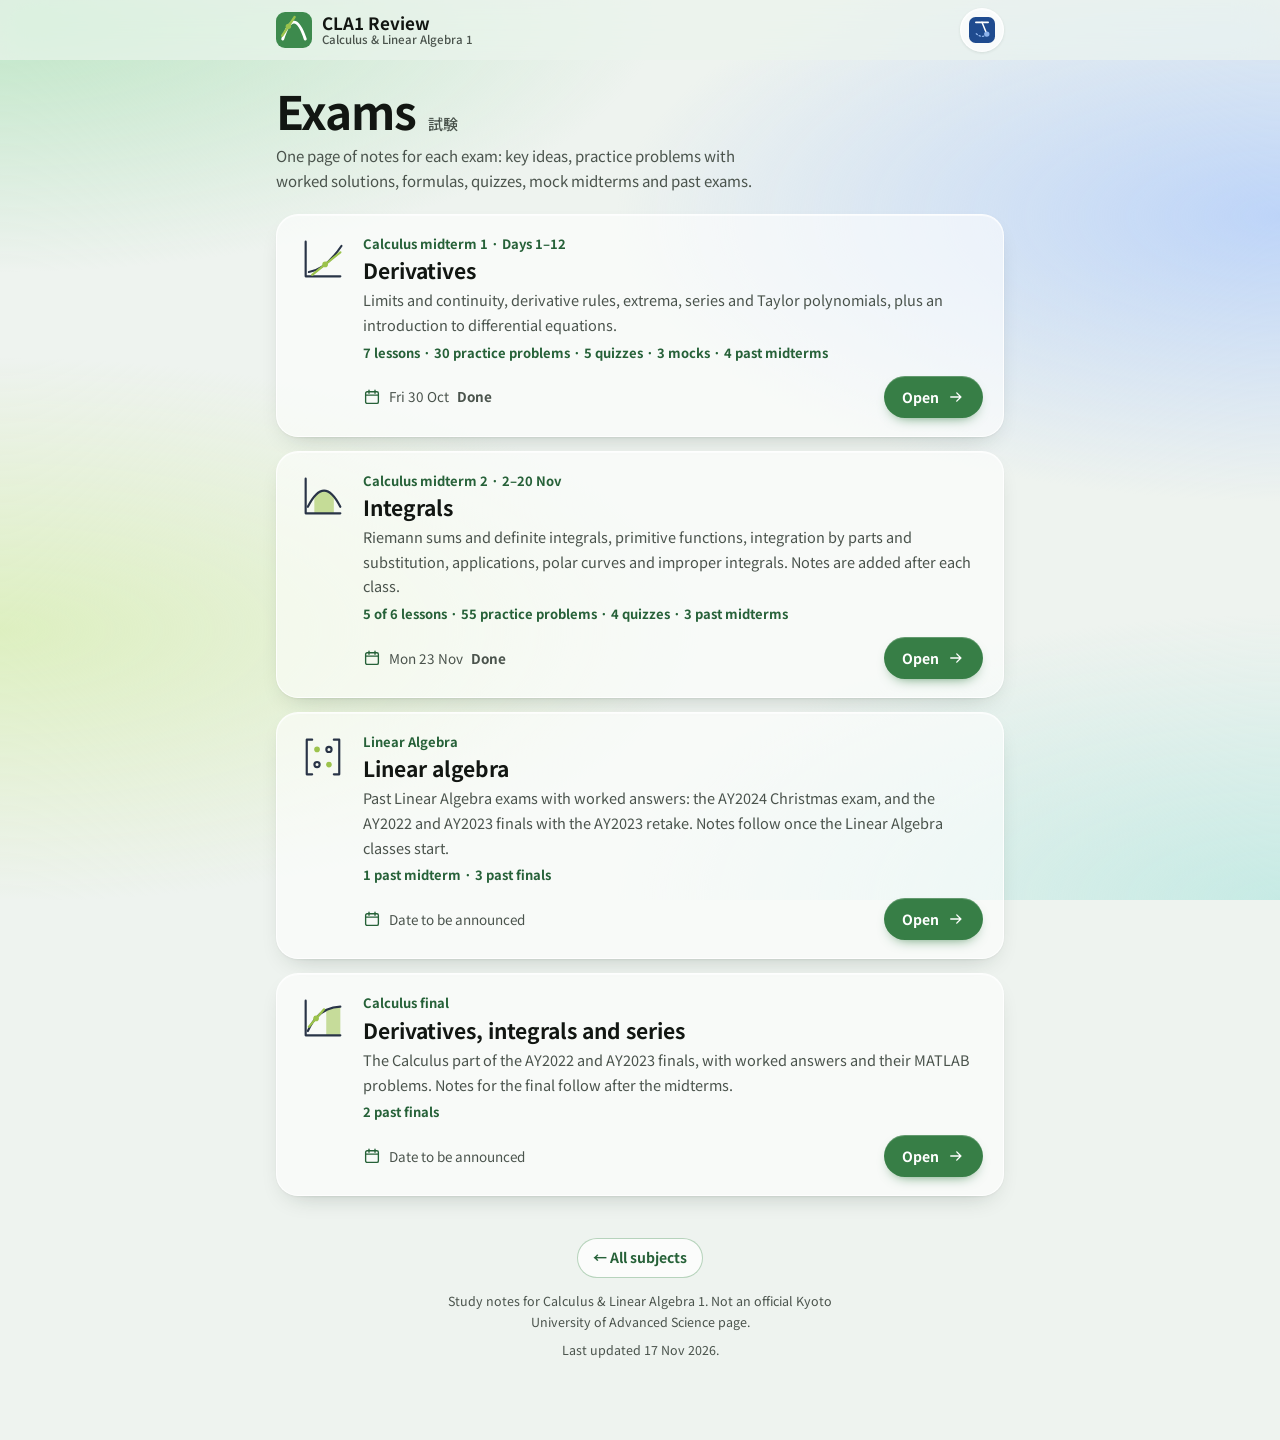
==== commit 58d965da: "Linear Algebra and the Calculus final: pages with past exams Linear Algebra gets its page, with only" ====
--- a/math/index.html
+++ b/math/index.html
@@ -5,16 +5,16 @@
 <meta name="viewport" content="width=device-width, initial-scale=1, viewport-fit=cover">
 <script>if (location.hash.length > 1) location.replace('derivatives/' + location.hash);</script>
 <title>CLA1 Review</title>
-<meta name="description" content="Review notes for each exam of Calculus &amp; Linear Algebra 1: key ideas, practice problems with worked solutions, formulas, quizzes and mock midterms.">
+<meta name="description" content="Review notes for each exam of Calculus &amp; Linear Algebra 1: key ideas, practice problems with worked solutions, formulas, quizzes, mock midterms and past exams.">
 <meta property="og:type" content="website">
 <meta property="og:site_name" content="Study Notes">
 <meta property="og:title" content="CLA1 Review · Calculus &amp; Linear Algebra 1">
-<meta property="og:description" content="Unofficial review notes for each exam: key ideas, practice problems with worked solutions, formulas, quizzes and mock midterms.">
+<meta property="og:description" content="Unofficial review notes for each exam: key ideas, practice problems with worked solutions, formulas, quizzes, mock midterms and past exams.">
 <meta property="og:url" content="https://lmheew.github.io/y1-s1/math/">
 <meta property="og:image" content="https://lmheew.github.io/y1-s1/og-math.png">
 <meta property="og:image:width" content="1200">
 <meta property="og:image:height" content="630">
-<meta property="og:image:alt" content="CLA1 Review, Calculus and Linear Algebra 1: Calculus midterm 1 (derivatives) and midterm 2 (integrals), with the Linear Algebra midterm coming soon">
+<meta property="og:image:alt" content="CLA1 Review, Calculus and Linear Algebra 1: Calculus midterm 1 (derivatives) and midterm 2 (integrals), Linear Algebra and the Calculus final">
 <meta name="twitter:card" content="summary_large_image">
 <style>@media (prefers-reduced-motion: no-preference) { @view-transition { navigation: auto; } }</style>
 <meta name="robots" content="noindex, nofollow">
@@ -27,7 +27,7 @@
 <link rel="preconnect" href="https://fonts.googleapis.com">
 <link rel="preconnect" href="https://fonts.gstatic.com" crossorigin>
 <link rel="stylesheet" href="https://fonts.googleapis.com/css2?family=Noto+Sans+JP:wght@400;500;700;900&display=swap">
-<link rel="stylesheet" href="assets/math.css?v=be649db938">
+<link rel="stylesheet" href="assets/math.css?v=6aaaa6768e">
 <style>
 /* the exam picker: one glass card per exam, like the home page's subject cards; there is no tab bar on this page */
 body.picker { padding-bottom: 0; --totop-bottom: calc(20px + env(safe-area-inset-bottom, 0px)); }
@@ -68,7 +68,7 @@
   <div class="appbar-actions"><a class="icon-btn subj-btn" href="../physics/" aria-label="Switch to Physics (EP1)" title="Switch to Physics (EP1)"><svg viewBox="0 0 32 32" aria-hidden="true"><rect width="32" height="32" rx="8" fill="#1F4B8F"/><path d="M8.5 6.5h15" stroke="#FFFFFF" stroke-width="2.2" stroke-linecap="round"/><path d="M16 6.5L21.2 19.2" stroke="#FFFFFF" stroke-width="1.8" stroke-linecap="round"/><path d="M9 20.5Q16 27 23 20.5" fill="none" stroke="#8FB4EC" stroke-width="1.6" stroke-linecap="round" stroke-dasharray="1.6 2.6"/><circle cx="21.9" cy="21" r="3.3" fill="#8FB4EC"/></svg></a></div>
 </div></header>
 <main>
-  <div class="band"><div class="wrap"><h1 class="band-title"><span class="en">Exams</span><span class="jp" lang="ja">試験</span></h1><p class="band-lede">One page of notes for each exam: key ideas, practice problems with worked solutions, formulas, quizzes and mock midterms.</p></div></div>
+  <div class="band"><div class="wrap"><h1 class="band-title"><span class="en">Exams</span><span class="jp" lang="ja">試験</span></h1><p class="band-lede">One page of notes for each exam: key ideas, practice problems with worked solutions, formulas, quizzes, mock midterms and past exams.</p></div></div>
   <div class="wrap content">
     <nav class="exams" aria-label="Exams">
     <a class="exam" id="exam-derivatives" href="derivatives/" data-updated="2026-11-17" data-seen="math"><svg viewBox="0 0 48 48" aria-hidden="true" class="tile-ic"><path d="M8 8v32h32"/><path d="M11 36Q26 34 41 12"/><path d="M14 38.6L40 17.8" class="lime-stroke"/><circle cx="26" cy="29" r="2.6" class="lime-fill"/></svg><span class="e-head"><span class="kicker"><span class="nw">Calculus midterm 1</span> · <span class="nw">Days 1–12</span></span><span class="e-title">Derivatives</span></span>
@@ -77,9 +77,12 @@
     <a class="exam" id="exam-integrals" href="integrals/" data-updated="2026-11-17" data-seen="math-integrals"><svg viewBox="0 0 48 48" aria-hidden="true" class="tile-ic"><path d="M16 40V24.4Q25 13.6 34 24.4V40z" class="lime-fill" fill-opacity=".55"/><path d="M8 8v32h32"/><path d="M10 34Q25 4 40 34"/></svg><span class="e-head"><span class="kicker"><span class="nw">Calculus midterm 2</span> · <span class="nw">2–20 Nov</span></span><span class="e-title">Integrals</span></span>
       <p class="e-text">Riemann sums and definite integrals, primitive functions, integration by parts and substitution, applications, polar curves and improper integrals. Notes are added after each class.</p><p class="e-stats"><span class="nw">5 of 6 lessons</span> · <span class="nw">55 practice problems</span> · <span class="nw">4 quizzes</span> · <span class="nw">3 past midterms</span></p>
       <span class="e-foot"><span class="e-when" data-date="2026-11-23"><svg viewBox="0 0 24 24" aria-hidden="true" class="ic"><rect x="3.5" y="5" width="17" height="15.5" rx="2"/><path d="M3.5 9.5h17M8 3v4M16 3v4"/></svg><span class="nw">Mon 23 Nov</span><span class="e-left" aria-live="off"></span></span><span class="pill">Open<svg viewBox="0 0 24 24" aria-hidden="true" class="ic"><path d="M5 12h13M13 6.5l5.5 5.5-5.5 5.5"/></svg></span></span></a>
-    <div class="exam soon" id="exam-linear-algebra"><svg viewBox="0 0 48 48" aria-hidden="true" class="tile-ic"><path d="M14 8H9v32h5M34 8h5v32h-5"/><circle cx="18.5" cy="17" r="2.6" class="lime-fill"/><circle cx="29.5" cy="17" r="2.4"/><circle cx="18.5" cy="31" r="2.4"/><circle cx="29.5" cy="31" r="2.6" class="lime-fill"/></svg><span class="e-head"><span class="kicker"><span class="nw">Linear Algebra midterm</span></span><span class="e-title">Linear algebra</span></span>
-      <p class="e-text">Notes will appear here after the first Linear Algebra class.</p>
-      <span class="e-foot"><span class="e-when"><svg viewBox="0 0 24 24" aria-hidden="true" class="ic"><rect x="3.5" y="5" width="17" height="15.5" rx="2"/><path d="M3.5 9.5h17M8 3v4M16 3v4"/></svg><span class="nw">Date to be announced</span><span class="e-left" aria-live="off"></span></span><span class="e-soon">Coming soon</span></span></div>
+    <a class="exam" id="exam-linear-algebra" href="linear-algebra/" data-updated="2026-11-17" data-seen="math-linear-algebra"><svg viewBox="0 0 48 48" aria-hidden="true" class="tile-ic"><path d="M14 8H9v32h5M34 8h5v32h-5"/><circle cx="18.5" cy="17" r="2.6" class="lime-fill"/><circle cx="29.5" cy="17" r="2.4"/><circle cx="18.5" cy="31" r="2.4"/><circle cx="29.5" cy="31" r="2.6" class="lime-fill"/></svg><span class="e-head"><span class="kicker"><span class="nw">Linear Algebra</span></span><span class="e-title">Linear algebra</span></span>
+      <p class="e-text">Past Linear Algebra exams with worked answers: the AY2024 Christmas exam, and the AY2022 and AY2023 finals with the AY2023 retake. Notes follow once the Linear Algebra classes start.</p><p class="e-stats"><span class="nw">1 past midterm</span> · <span class="nw">3 past finals</span></p>
+      <span class="e-foot"><span class="e-when"><svg viewBox="0 0 24 24" aria-hidden="true" class="ic"><rect x="3.5" y="5" width="17" height="15.5" rx="2"/><path d="M3.5 9.5h17M8 3v4M16 3v4"/></svg><span class="nw">Date to be announced</span><span class="e-left" aria-live="off"></span></span><span class="pill">Open<svg viewBox="0 0 24 24" aria-hidden="true" class="ic"><path d="M5 12h13M13 6.5l5.5 5.5-5.5 5.5"/></svg></span></span></a>
+    <a class="exam" id="exam-calculus-final" href="calculus-final/" data-updated="2026-11-17" data-seen="math-calculus-final"><svg viewBox="0 0 48 48" aria-hidden="true" class="tile-ic"><path d="M27 40V16.6Q32.9 13.7 40 13.5V40z" class="lime-fill" fill-opacity=".55"/><path d="M8 8v32h32"/><path d="M10 36Q20 14 40 13.5"/><path d="M11 32L25 16" class="lime-stroke"/><circle cx="17.6" cy="24.4" r="2.6" class="lime-fill"/></svg><span class="e-head"><span class="kicker"><span class="nw">Calculus final</span></span><span class="e-title">Derivatives, integrals and series</span></span>
+      <p class="e-text">The Calculus part of the AY2022 and AY2023 finals, with worked answers and their MATLAB problems. Notes for the final follow after the midterms.</p><p class="e-stats"><span class="nw">2 past finals</span></p>
+      <span class="e-foot"><span class="e-when"><svg viewBox="0 0 24 24" aria-hidden="true" class="ic"><rect x="3.5" y="5" width="17" height="15.5" rx="2"/><path d="M3.5 9.5h17M8 3v4M16 3v4"/></svg><span class="nw">Date to be announced</span><span class="e-left" aria-live="off"></span></span><span class="pill">Open<svg viewBox="0 0 24 24" aria-hidden="true" class="ic"><path d="M5 12h13M13 6.5l5.5 5.5-5.5 5.5"/></svg></span></span></a>
     </nav>
   </div>
 </main>
--- a/math/assets/math.css
+++ b/math/assets/math.css
@@ -499,6 +499,7 @@
 .soon-box { display: flex; align-items: center; gap: 12px; margin-top: 4px; padding: 13px 16px; border: 1px dashed var(--line); border-radius: 16px;
   font-size: 14.5px; line-height: 1.5; color: var(--ink-soft); }
 .soon-box .ic { width: 20px; height: 20px; color: var(--green-text); }
+.soon-box a { color: var(--green-text); font-weight: 600; text-underline-offset: 2px; } /* a placeholder that points to another page */
 .unit .soon-box { margin-top: 0; }
 .fgroup .soon-box, .punit .soon-box { margin-top: 10px; }
 .mockgroup .soon-box, .qgroup .soon-box { margin-top: 0; }
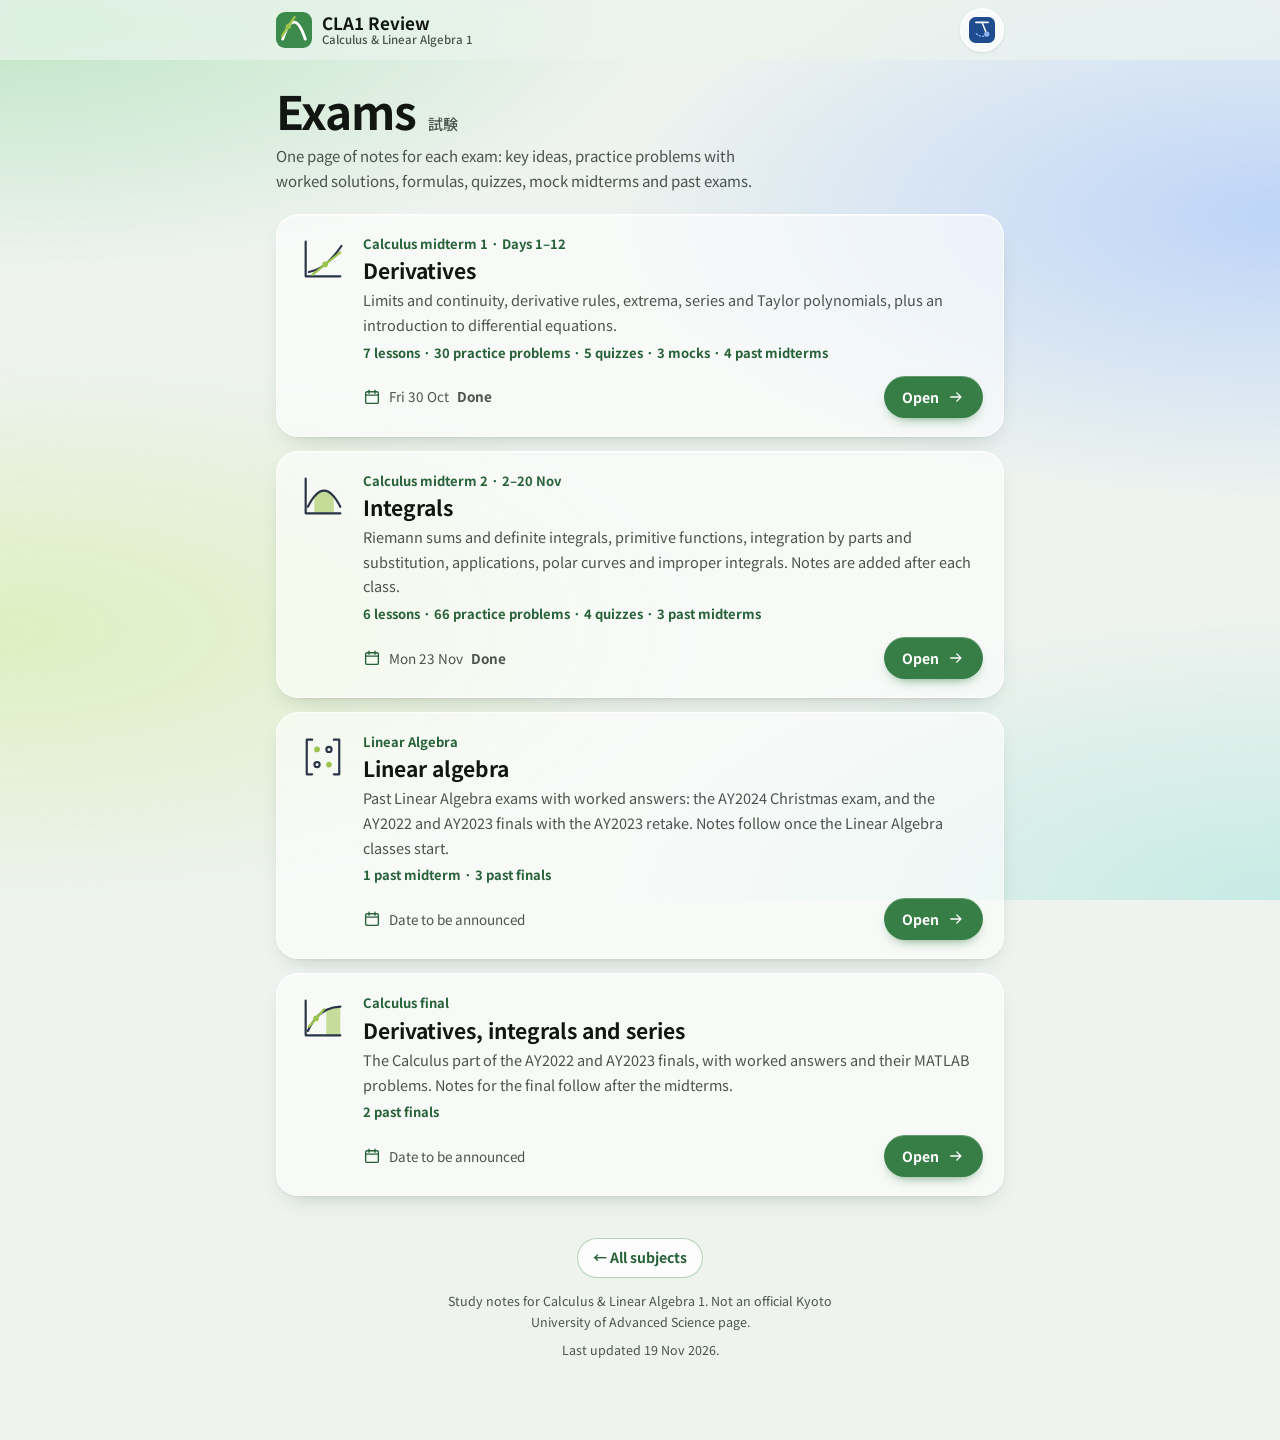
==== commit 16e3765a: "Calculus midterm 2: improper integrals and L'Hôpital's rule (19 Nov) The first day of 19 & 20 Nov (u" ====
--- a/math/index.html
+++ b/math/index.html
@@ -74,8 +74,8 @@
     <a class="exam" id="exam-derivatives" href="derivatives/" data-updated="2026-11-17" data-seen="math"><svg viewBox="0 0 48 48" aria-hidden="true" class="tile-ic"><path d="M8 8v32h32"/><path d="M11 36Q26 34 41 12"/><path d="M14 38.6L40 17.8" class="lime-stroke"/><circle cx="26" cy="29" r="2.6" class="lime-fill"/></svg><span class="e-head"><span class="kicker"><span class="nw">Calculus midterm 1</span> · <span class="nw">Days 1–12</span></span><span class="e-title">Derivatives</span></span>
       <p class="e-text">Limits and continuity, derivative rules, extrema, series and Taylor polynomials, plus an introduction to differential equations.</p><p class="e-stats"><span class="nw">7 lessons</span> · <span class="nw">30 practice problems</span> · <span class="nw">5 quizzes</span> · <span class="nw">3 mocks</span> · <span class="nw">4 past midterms</span></p>
       <span class="e-foot"><span class="e-when" data-date="2026-10-30"><svg viewBox="0 0 24 24" aria-hidden="true" class="ic"><rect x="3.5" y="5" width="17" height="15.5" rx="2"/><path d="M3.5 9.5h17M8 3v4M16 3v4"/></svg><span class="nw">Fri 30 Oct</span><span class="e-left" aria-live="off"></span></span><span class="pill">Open<svg viewBox="0 0 24 24" aria-hidden="true" class="ic"><path d="M5 12h13M13 6.5l5.5 5.5-5.5 5.5"/></svg></span></span></a>
-    <a class="exam" id="exam-integrals" href="integrals/" data-updated="2026-11-17" data-seen="math-integrals"><svg viewBox="0 0 48 48" aria-hidden="true" class="tile-ic"><path d="M16 40V24.4Q25 13.6 34 24.4V40z" class="lime-fill" fill-opacity=".55"/><path d="M8 8v32h32"/><path d="M10 34Q25 4 40 34"/></svg><span class="e-head"><span class="kicker"><span class="nw">Calculus midterm 2</span> · <span class="nw">2–20 Nov</span></span><span class="e-title">Integrals</span></span>
-      <p class="e-text">Riemann sums and definite integrals, primitive functions, integration by parts and substitution, applications, polar curves and improper integrals. Notes are added after each class.</p><p class="e-stats"><span class="nw">5 of 6 lessons</span> · <span class="nw">55 practice problems</span> · <span class="nw">4 quizzes</span> · <span class="nw">3 past midterms</span></p>
+    <a class="exam" id="exam-integrals" href="integrals/" data-updated="2026-11-19" data-seen="math-integrals"><svg viewBox="0 0 48 48" aria-hidden="true" class="tile-ic"><path d="M16 40V24.4Q25 13.6 34 24.4V40z" class="lime-fill" fill-opacity=".55"/><path d="M8 8v32h32"/><path d="M10 34Q25 4 40 34"/></svg><span class="e-head"><span class="kicker"><span class="nw">Calculus midterm 2</span> · <span class="nw">2–20 Nov</span></span><span class="e-title">Integrals</span></span>
+      <p class="e-text">Riemann sums and definite integrals, primitive functions, integration by parts and substitution, applications, polar curves and improper integrals. Notes are added after each class.</p><p class="e-stats"><span class="nw">6 lessons</span> · <span class="nw">66 practice problems</span> · <span class="nw">4 quizzes</span> · <span class="nw">3 past midterms</span></p>
       <span class="e-foot"><span class="e-when" data-date="2026-11-23"><svg viewBox="0 0 24 24" aria-hidden="true" class="ic"><rect x="3.5" y="5" width="17" height="15.5" rx="2"/><path d="M3.5 9.5h17M8 3v4M16 3v4"/></svg><span class="nw">Mon 23 Nov</span><span class="e-left" aria-live="off"></span></span><span class="pill">Open<svg viewBox="0 0 24 24" aria-hidden="true" class="ic"><path d="M5 12h13M13 6.5l5.5 5.5-5.5 5.5"/></svg></span></span></a>
     <a class="exam" id="exam-linear-algebra" href="linear-algebra/" data-updated="2026-11-17" data-seen="math-linear-algebra"><svg viewBox="0 0 48 48" aria-hidden="true" class="tile-ic"><path d="M14 8H9v32h5M34 8h5v32h-5"/><circle cx="18.5" cy="17" r="2.6" class="lime-fill"/><circle cx="29.5" cy="17" r="2.4"/><circle cx="18.5" cy="31" r="2.4"/><circle cx="29.5" cy="31" r="2.6" class="lime-fill"/></svg><span class="e-head"><span class="kicker"><span class="nw">Linear Algebra</span></span><span class="e-title">Linear algebra</span></span>
       <p class="e-text">Past Linear Algebra exams with worked answers: the AY2024 Christmas exam, and the AY2022 and AY2023 finals with the AY2023 retake. Notes follow once the Linear Algebra classes start.</p><p class="e-stats"><span class="nw">1 past midterm</span> · <span class="nw">3 past finals</span></p>
@@ -89,7 +89,7 @@
 <footer class="site-foot"><div class="wrap">
   <p class="foot-links"><a href="../">← All subjects</a></p>
   <p class="fine">Study notes for Calculus &amp; Linear Algebra 1. Not an official Kyoto University of Advanced Science page.</p>
-  <p class="fine">Last updated <time datetime="2026-11-17">17 Nov 2026</time>.</p>
+  <p class="fine">Last updated <time datetime="2026-11-19">19 Nov 2026</time>.</p>
 </div></footer>
 <script>(() => {
   const DAY = 86400000;
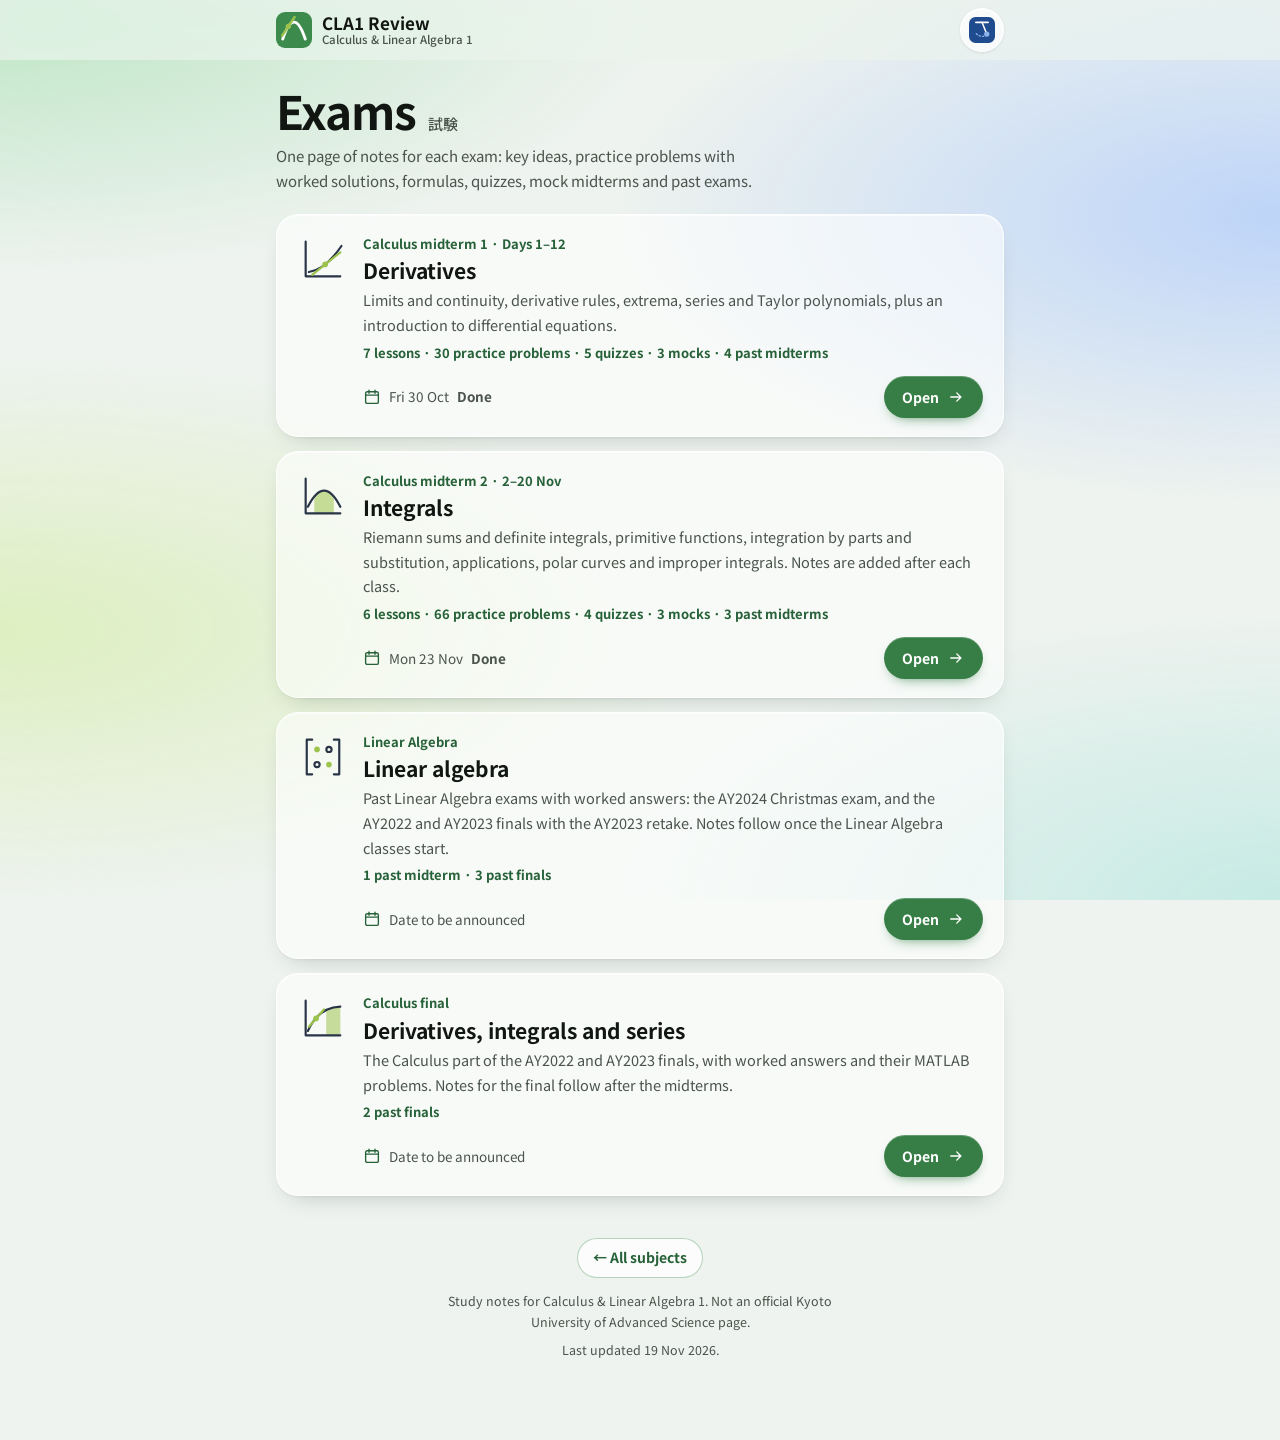
==== commit cf4205ba: "Calculus midterm 2: three mock midterms At the user's request, "based on what we have learnt and the" ====
--- a/math/index.html
+++ b/math/index.html
@@ -75,7 +75,7 @@
       <p class="e-text">Limits and continuity, derivative rules, extrema, series and Taylor polynomials, plus an introduction to differential equations.</p><p class="e-stats"><span class="nw">7 lessons</span> · <span class="nw">30 practice problems</span> · <span class="nw">5 quizzes</span> · <span class="nw">3 mocks</span> · <span class="nw">4 past midterms</span></p>
       <span class="e-foot"><span class="e-when" data-date="2026-10-30"><svg viewBox="0 0 24 24" aria-hidden="true" class="ic"><rect x="3.5" y="5" width="17" height="15.5" rx="2"/><path d="M3.5 9.5h17M8 3v4M16 3v4"/></svg><span class="nw">Fri 30 Oct</span><span class="e-left" aria-live="off"></span></span><span class="pill">Open<svg viewBox="0 0 24 24" aria-hidden="true" class="ic"><path d="M5 12h13M13 6.5l5.5 5.5-5.5 5.5"/></svg></span></span></a>
     <a class="exam" id="exam-integrals" href="integrals/" data-updated="2026-11-19" data-seen="math-integrals"><svg viewBox="0 0 48 48" aria-hidden="true" class="tile-ic"><path d="M16 40V24.4Q25 13.6 34 24.4V40z" class="lime-fill" fill-opacity=".55"/><path d="M8 8v32h32"/><path d="M10 34Q25 4 40 34"/></svg><span class="e-head"><span class="kicker"><span class="nw">Calculus midterm 2</span> · <span class="nw">2–20 Nov</span></span><span class="e-title">Integrals</span></span>
-      <p class="e-text">Riemann sums and definite integrals, primitive functions, integration by parts and substitution, applications, polar curves and improper integrals. Notes are added after each class.</p><p class="e-stats"><span class="nw">6 lessons</span> · <span class="nw">66 practice problems</span> · <span class="nw">4 quizzes</span> · <span class="nw">3 past midterms</span></p>
+      <p class="e-text">Riemann sums and definite integrals, primitive functions, integration by parts and substitution, applications, polar curves and improper integrals. Notes are added after each class.</p><p class="e-stats"><span class="nw">6 lessons</span> · <span class="nw">66 practice problems</span> · <span class="nw">4 quizzes</span> · <span class="nw">3 mocks</span> · <span class="nw">3 past midterms</span></p>
       <span class="e-foot"><span class="e-when" data-date="2026-11-23"><svg viewBox="0 0 24 24" aria-hidden="true" class="ic"><rect x="3.5" y="5" width="17" height="15.5" rx="2"/><path d="M3.5 9.5h17M8 3v4M16 3v4"/></svg><span class="nw">Mon 23 Nov</span><span class="e-left" aria-live="off"></span></span><span class="pill">Open<svg viewBox="0 0 24 24" aria-hidden="true" class="ic"><path d="M5 12h13M13 6.5l5.5 5.5-5.5 5.5"/></svg></span></span></a>
     <a class="exam" id="exam-linear-algebra" href="linear-algebra/" data-updated="2026-11-17" data-seen="math-linear-algebra"><svg viewBox="0 0 48 48" aria-hidden="true" class="tile-ic"><path d="M14 8H9v32h5M34 8h5v32h-5"/><circle cx="18.5" cy="17" r="2.6" class="lime-fill"/><circle cx="29.5" cy="17" r="2.4"/><circle cx="18.5" cy="31" r="2.4"/><circle cx="29.5" cy="31" r="2.6" class="lime-fill"/></svg><span class="e-head"><span class="kicker"><span class="nw">Linear Algebra</span></span><span class="e-title">Linear algebra</span></span>
       <p class="e-text">Past Linear Algebra exams with worked answers: the AY2024 Christmas exam, and the AY2022 and AY2023 finals with the AY2023 retake. Notes follow once the Linear Algebra classes start.</p><p class="e-stats"><span class="nw">1 past midterm</span> · <span class="nw">3 past finals</span></p>
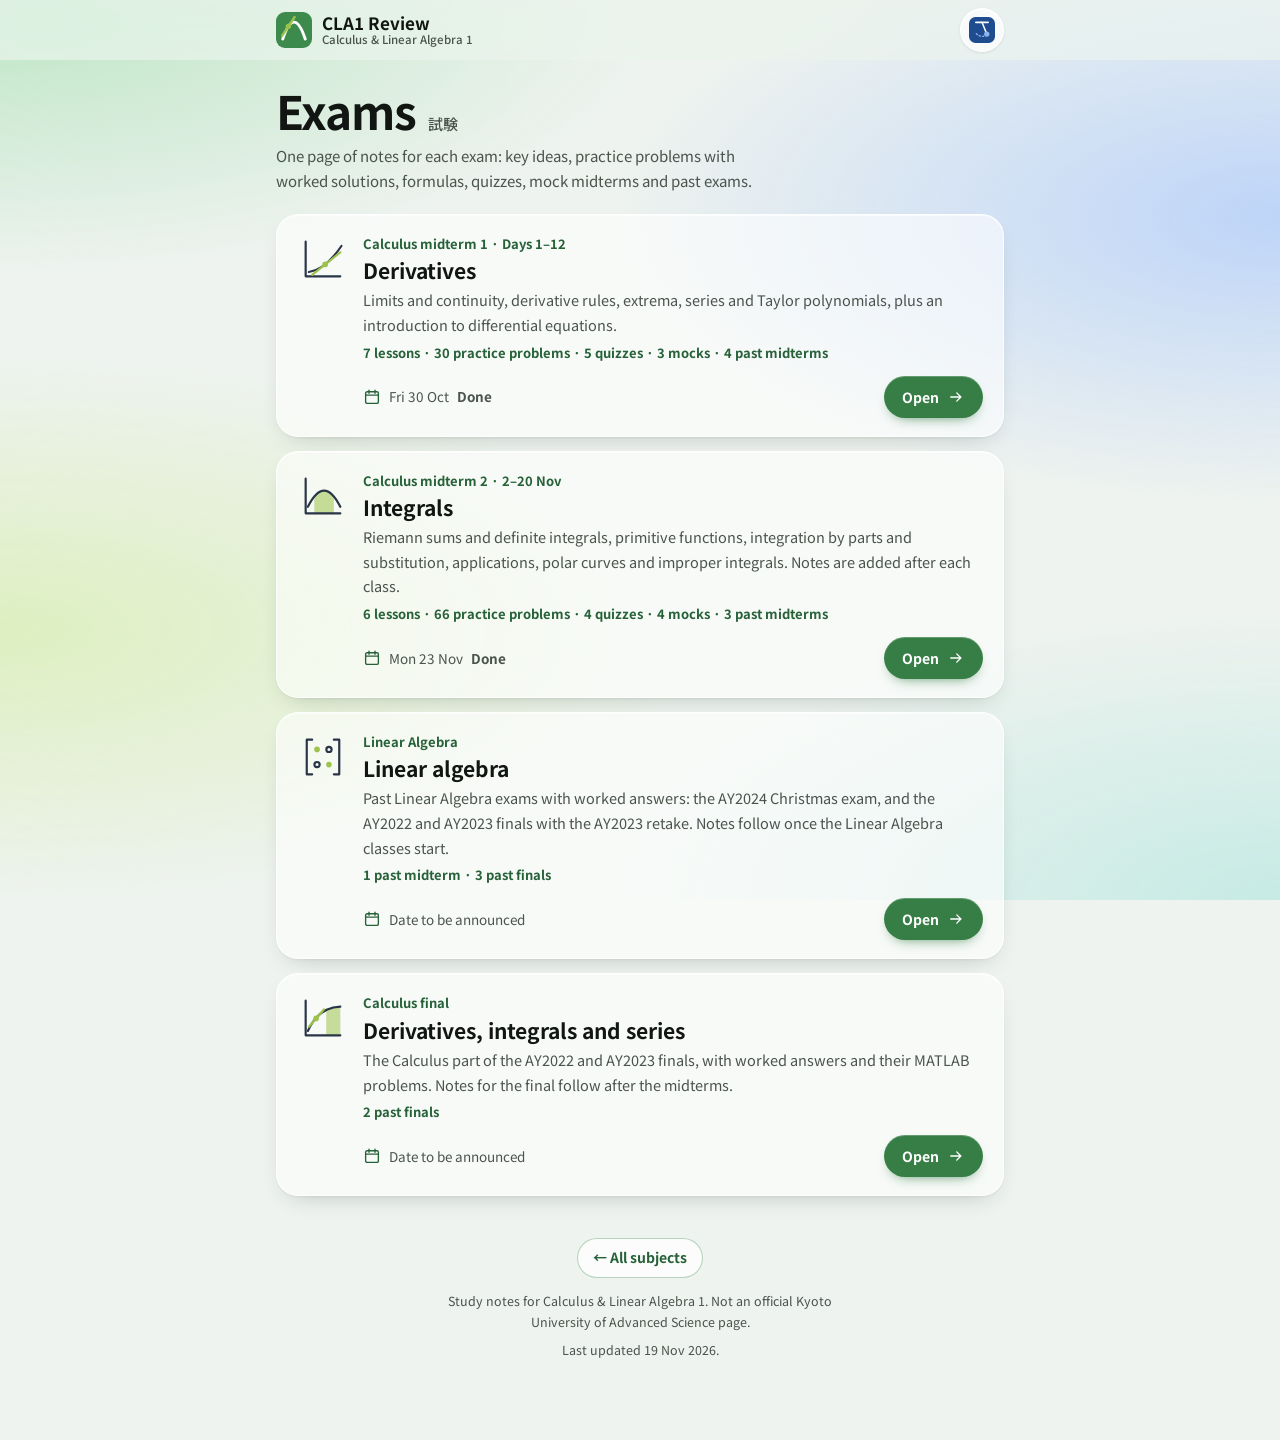
==== commit 1aa4aca9: "Calculus midterm 2: a fourth mock, in the quizzes' style Mock 4 has six questions of 10 points in 60" ====
--- a/math/index.html
+++ b/math/index.html
@@ -75,7 +75,7 @@
       <p class="e-text">Limits and continuity, derivative rules, extrema, series and Taylor polynomials, plus an introduction to differential equations.</p><p class="e-stats"><span class="nw">7 lessons</span> · <span class="nw">30 practice problems</span> · <span class="nw">5 quizzes</span> · <span class="nw">3 mocks</span> · <span class="nw">4 past midterms</span></p>
       <span class="e-foot"><span class="e-when" data-date="2026-10-30"><svg viewBox="0 0 24 24" aria-hidden="true" class="ic"><rect x="3.5" y="5" width="17" height="15.5" rx="2"/><path d="M3.5 9.5h17M8 3v4M16 3v4"/></svg><span class="nw">Fri 30 Oct</span><span class="e-left" aria-live="off"></span></span><span class="pill">Open<svg viewBox="0 0 24 24" aria-hidden="true" class="ic"><path d="M5 12h13M13 6.5l5.5 5.5-5.5 5.5"/></svg></span></span></a>
     <a class="exam" id="exam-integrals" href="integrals/" data-updated="2026-11-19" data-seen="math-integrals"><svg viewBox="0 0 48 48" aria-hidden="true" class="tile-ic"><path d="M16 40V24.4Q25 13.6 34 24.4V40z" class="lime-fill" fill-opacity=".55"/><path d="M8 8v32h32"/><path d="M10 34Q25 4 40 34"/></svg><span class="e-head"><span class="kicker"><span class="nw">Calculus midterm 2</span> · <span class="nw">2–20 Nov</span></span><span class="e-title">Integrals</span></span>
-      <p class="e-text">Riemann sums and definite integrals, primitive functions, integration by parts and substitution, applications, polar curves and improper integrals. Notes are added after each class.</p><p class="e-stats"><span class="nw">6 lessons</span> · <span class="nw">66 practice problems</span> · <span class="nw">4 quizzes</span> · <span class="nw">3 mocks</span> · <span class="nw">3 past midterms</span></p>
+      <p class="e-text">Riemann sums and definite integrals, primitive functions, integration by parts and substitution, applications, polar curves and improper integrals. Notes are added after each class.</p><p class="e-stats"><span class="nw">6 lessons</span> · <span class="nw">66 practice problems</span> · <span class="nw">4 quizzes</span> · <span class="nw">4 mocks</span> · <span class="nw">3 past midterms</span></p>
       <span class="e-foot"><span class="e-when" data-date="2026-11-23"><svg viewBox="0 0 24 24" aria-hidden="true" class="ic"><rect x="3.5" y="5" width="17" height="15.5" rx="2"/><path d="M3.5 9.5h17M8 3v4M16 3v4"/></svg><span class="nw">Mon 23 Nov</span><span class="e-left" aria-live="off"></span></span><span class="pill">Open<svg viewBox="0 0 24 24" aria-hidden="true" class="ic"><path d="M5 12h13M13 6.5l5.5 5.5-5.5 5.5"/></svg></span></span></a>
     <a class="exam" id="exam-linear-algebra" href="linear-algebra/" data-updated="2026-11-17" data-seen="math-linear-algebra"><svg viewBox="0 0 48 48" aria-hidden="true" class="tile-ic"><path d="M14 8H9v32h5M34 8h5v32h-5"/><circle cx="18.5" cy="17" r="2.6" class="lime-fill"/><circle cx="29.5" cy="17" r="2.4"/><circle cx="18.5" cy="31" r="2.4"/><circle cx="29.5" cy="31" r="2.6" class="lime-fill"/></svg><span class="e-head"><span class="kicker"><span class="nw">Linear Algebra</span></span><span class="e-title">Linear algebra</span></span>
       <p class="e-text">Past Linear Algebra exams with worked answers: the AY2024 Christmas exam, and the AY2022 and AY2023 finals with the AY2023 retake. Notes follow once the Linear Algebra classes start.</p><p class="e-stats"><span class="nw">1 past midterm</span> · <span class="nw">3 past finals</span></p>
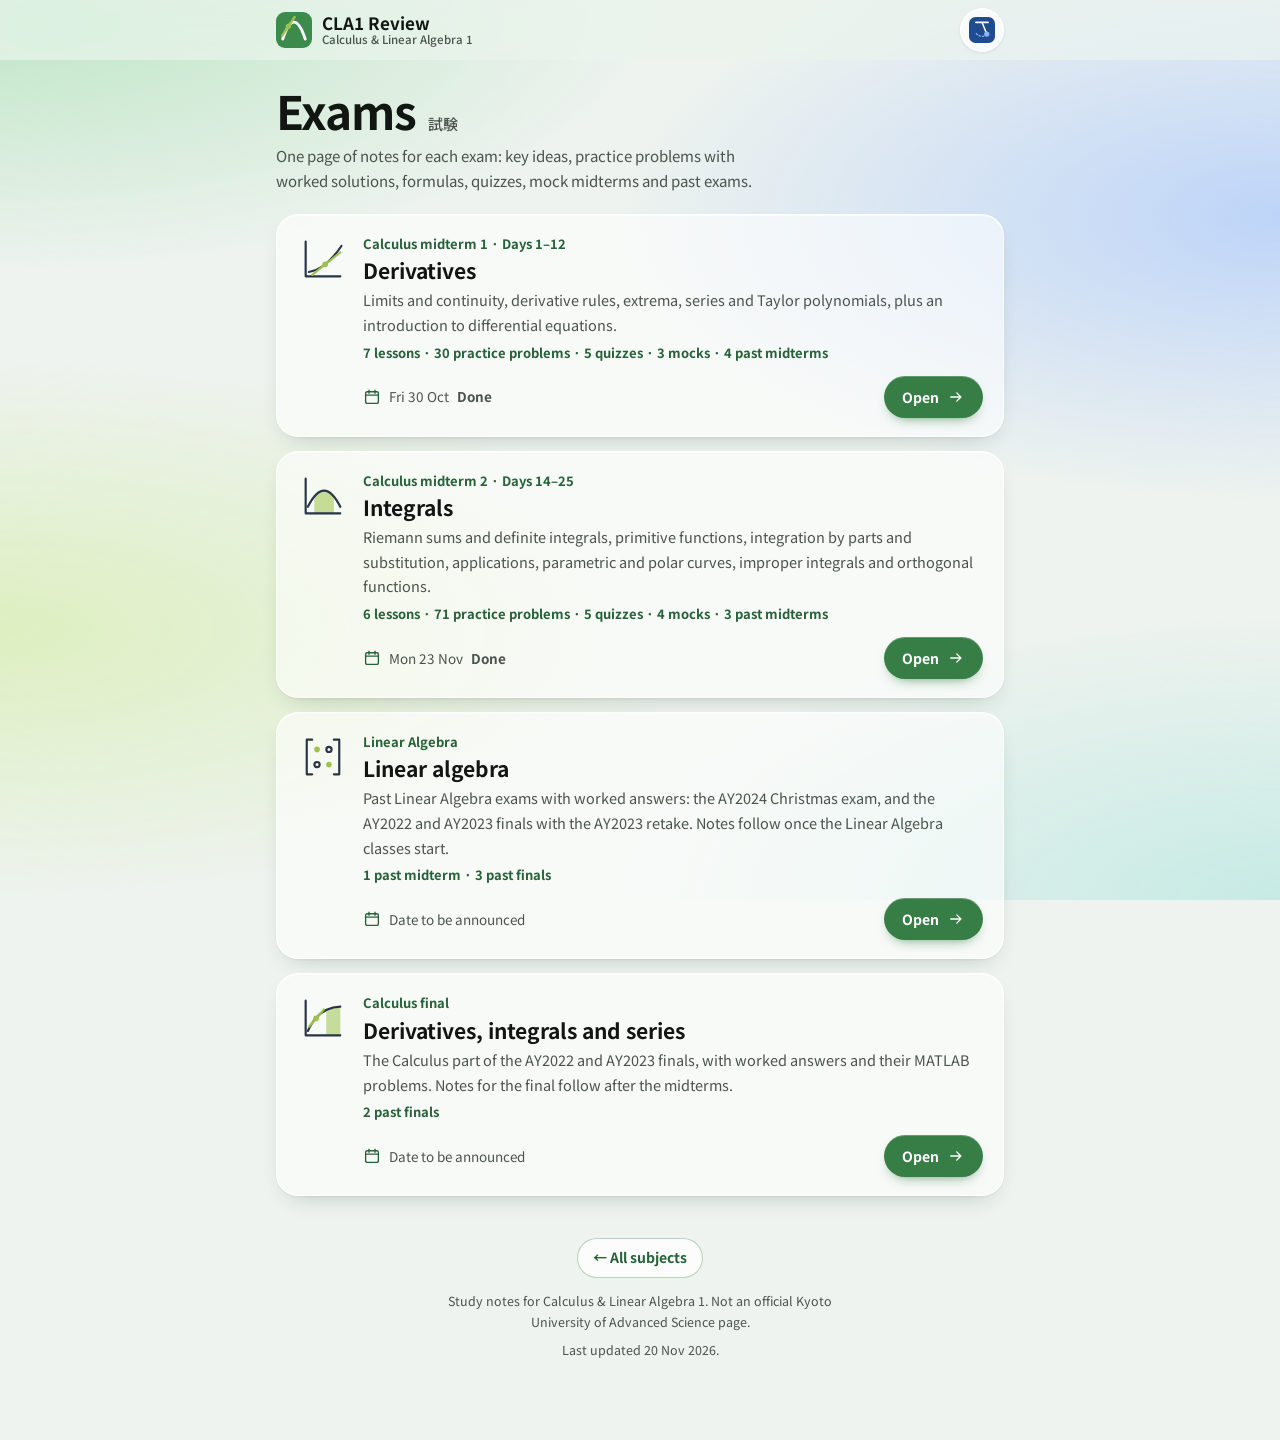
==== commit 34043a81: "Calculus midterm 2: orthogonal functions (20 Nov) and Quiz 10 The 19 & 20 Nov lesson gets its day nu" ====
--- a/math/index.html
+++ b/math/index.html
@@ -74,8 +74,8 @@
     <a class="exam" id="exam-derivatives" href="derivatives/" data-updated="2026-11-17" data-seen="math"><svg viewBox="0 0 48 48" aria-hidden="true" class="tile-ic"><path d="M8 8v32h32"/><path d="M11 36Q26 34 41 12"/><path d="M14 38.6L40 17.8" class="lime-stroke"/><circle cx="26" cy="29" r="2.6" class="lime-fill"/></svg><span class="e-head"><span class="kicker"><span class="nw">Calculus midterm 1</span> · <span class="nw">Days 1–12</span></span><span class="e-title">Derivatives</span></span>
       <p class="e-text">Limits and continuity, derivative rules, extrema, series and Taylor polynomials, plus an introduction to differential equations.</p><p class="e-stats"><span class="nw">7 lessons</span> · <span class="nw">30 practice problems</span> · <span class="nw">5 quizzes</span> · <span class="nw">3 mocks</span> · <span class="nw">4 past midterms</span></p>
       <span class="e-foot"><span class="e-when" data-date="2026-10-30"><svg viewBox="0 0 24 24" aria-hidden="true" class="ic"><rect x="3.5" y="5" width="17" height="15.5" rx="2"/><path d="M3.5 9.5h17M8 3v4M16 3v4"/></svg><span class="nw">Fri 30 Oct</span><span class="e-left" aria-live="off"></span></span><span class="pill">Open<svg viewBox="0 0 24 24" aria-hidden="true" class="ic"><path d="M5 12h13M13 6.5l5.5 5.5-5.5 5.5"/></svg></span></span></a>
-    <a class="exam" id="exam-integrals" href="integrals/" data-updated="2026-11-19" data-seen="math-integrals"><svg viewBox="0 0 48 48" aria-hidden="true" class="tile-ic"><path d="M16 40V24.4Q25 13.6 34 24.4V40z" class="lime-fill" fill-opacity=".55"/><path d="M8 8v32h32"/><path d="M10 34Q25 4 40 34"/></svg><span class="e-head"><span class="kicker"><span class="nw">Calculus midterm 2</span> · <span class="nw">2–20 Nov</span></span><span class="e-title">Integrals</span></span>
-      <p class="e-text">Riemann sums and definite integrals, primitive functions, integration by parts and substitution, applications, polar curves and improper integrals. Notes are added after each class.</p><p class="e-stats"><span class="nw">6 lessons</span> · <span class="nw">66 practice problems</span> · <span class="nw">4 quizzes</span> · <span class="nw">4 mocks</span> · <span class="nw">3 past midterms</span></p>
+    <a class="exam" id="exam-integrals" href="integrals/" data-updated="2026-11-20" data-seen="math-integrals"><svg viewBox="0 0 48 48" aria-hidden="true" class="tile-ic"><path d="M16 40V24.4Q25 13.6 34 24.4V40z" class="lime-fill" fill-opacity=".55"/><path d="M8 8v32h32"/><path d="M10 34Q25 4 40 34"/></svg><span class="e-head"><span class="kicker"><span class="nw">Calculus midterm 2</span> · <span class="nw">Days 14–25</span></span><span class="e-title">Integrals</span></span>
+      <p class="e-text">Riemann sums and definite integrals, primitive functions, integration by parts and substitution, applications, parametric and polar curves, improper integrals and orthogonal functions.</p><p class="e-stats"><span class="nw">6 lessons</span> · <span class="nw">71 practice problems</span> · <span class="nw">5 quizzes</span> · <span class="nw">4 mocks</span> · <span class="nw">3 past midterms</span></p>
       <span class="e-foot"><span class="e-when" data-date="2026-11-23"><svg viewBox="0 0 24 24" aria-hidden="true" class="ic"><rect x="3.5" y="5" width="17" height="15.5" rx="2"/><path d="M3.5 9.5h17M8 3v4M16 3v4"/></svg><span class="nw">Mon 23 Nov</span><span class="e-left" aria-live="off"></span></span><span class="pill">Open<svg viewBox="0 0 24 24" aria-hidden="true" class="ic"><path d="M5 12h13M13 6.5l5.5 5.5-5.5 5.5"/></svg></span></span></a>
     <a class="exam" id="exam-linear-algebra" href="linear-algebra/" data-updated="2026-11-17" data-seen="math-linear-algebra"><svg viewBox="0 0 48 48" aria-hidden="true" class="tile-ic"><path d="M14 8H9v32h5M34 8h5v32h-5"/><circle cx="18.5" cy="17" r="2.6" class="lime-fill"/><circle cx="29.5" cy="17" r="2.4"/><circle cx="18.5" cy="31" r="2.4"/><circle cx="29.5" cy="31" r="2.6" class="lime-fill"/></svg><span class="e-head"><span class="kicker"><span class="nw">Linear Algebra</span></span><span class="e-title">Linear algebra</span></span>
       <p class="e-text">Past Linear Algebra exams with worked answers: the AY2024 Christmas exam, and the AY2022 and AY2023 finals with the AY2023 retake. Notes follow once the Linear Algebra classes start.</p><p class="e-stats"><span class="nw">1 past midterm</span> · <span class="nw">3 past finals</span></p>
@@ -89,7 +89,7 @@
 <footer class="site-foot"><div class="wrap">
   <p class="foot-links"><a href="../">← All subjects</a></p>
   <p class="fine">Study notes for Calculus &amp; Linear Algebra 1. Not an official Kyoto University of Advanced Science page.</p>
-  <p class="fine">Last updated <time datetime="2026-11-19">19 Nov 2026</time>.</p>
+  <p class="fine">Last updated <time datetime="2026-11-20">20 Nov 2026</time>.</p>
 </div></footer>
 <script>(() => {
   const DAY = 86400000;
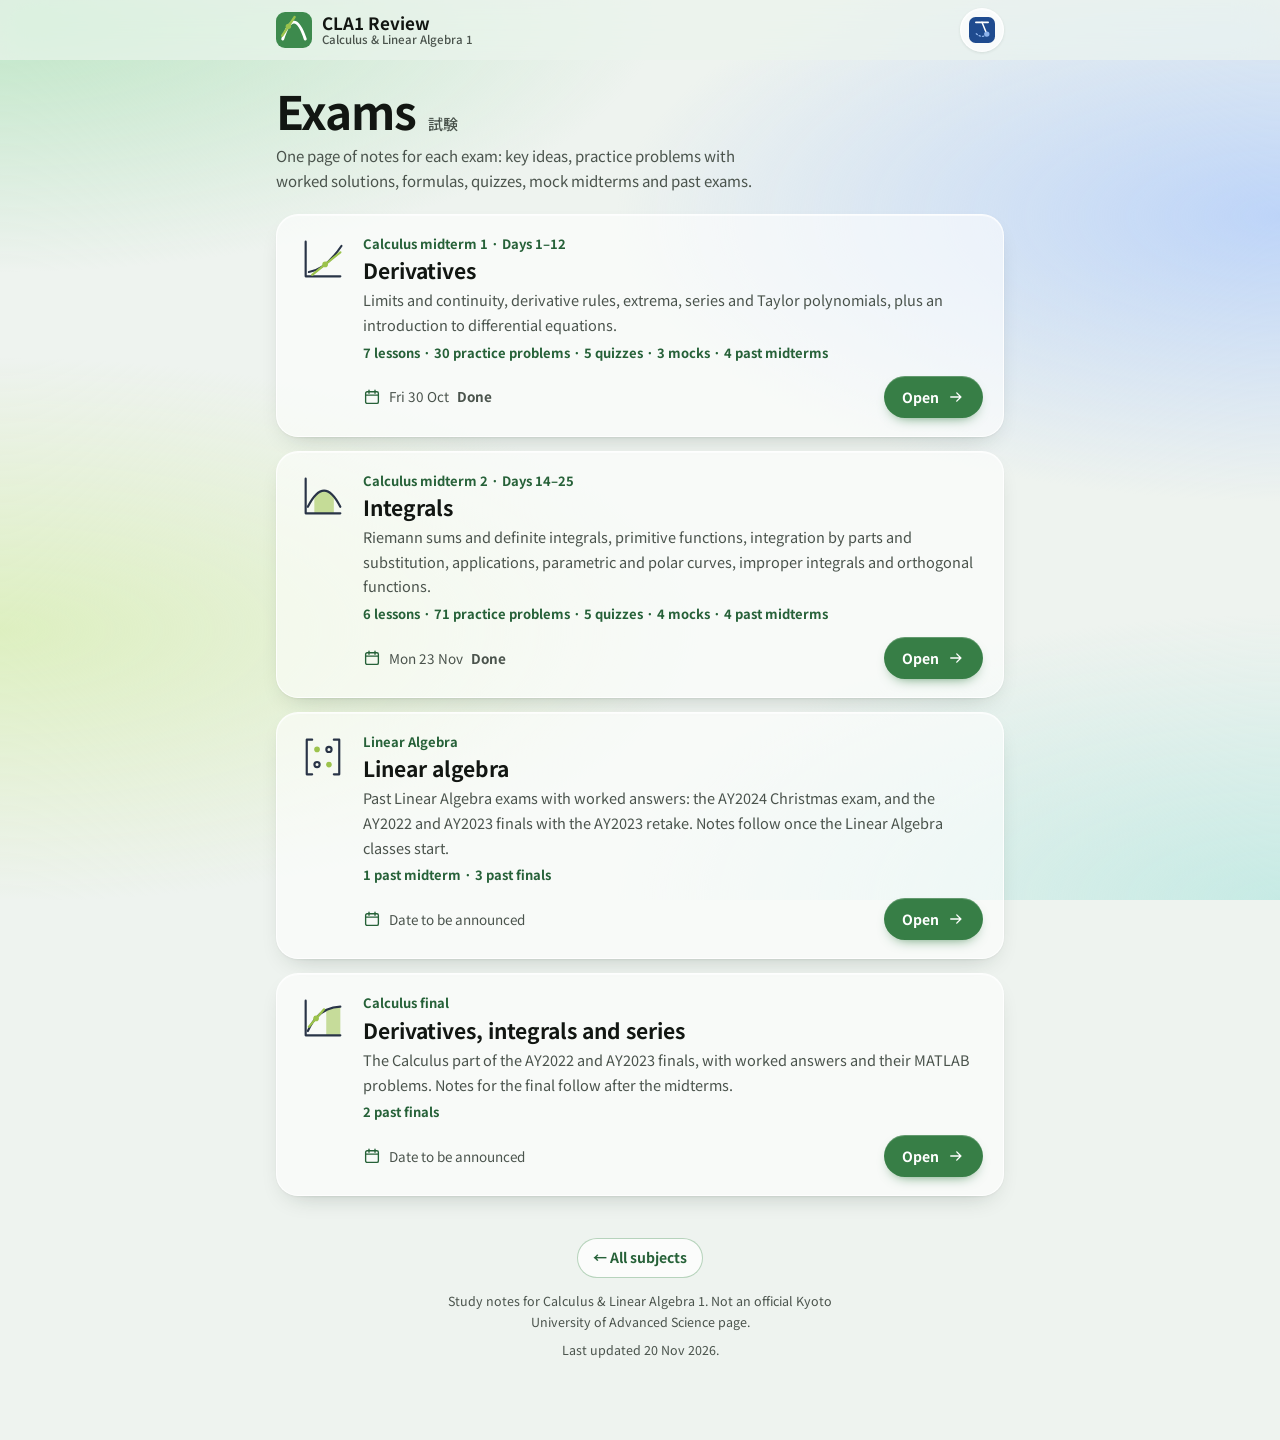
==== commit b1bd53aa: "Calculus midterm 2: the AY2025 midterm and three mocks in its layout Last year's midterm of the inte" ====
--- a/math/index.html
+++ b/math/index.html
@@ -75,7 +75,7 @@
       <p class="e-text">Limits and continuity, derivative rules, extrema, series and Taylor polynomials, plus an introduction to differential equations.</p><p class="e-stats"><span class="nw">7 lessons</span> · <span class="nw">30 practice problems</span> · <span class="nw">5 quizzes</span> · <span class="nw">3 mocks</span> · <span class="nw">4 past midterms</span></p>
       <span class="e-foot"><span class="e-when" data-date="2026-10-30"><svg viewBox="0 0 24 24" aria-hidden="true" class="ic"><rect x="3.5" y="5" width="17" height="15.5" rx="2"/><path d="M3.5 9.5h17M8 3v4M16 3v4"/></svg><span class="nw">Fri 30 Oct</span><span class="e-left" aria-live="off"></span></span><span class="pill">Open<svg viewBox="0 0 24 24" aria-hidden="true" class="ic"><path d="M5 12h13M13 6.5l5.5 5.5-5.5 5.5"/></svg></span></span></a>
     <a class="exam" id="exam-integrals" href="integrals/" data-updated="2026-11-20" data-seen="math-integrals"><svg viewBox="0 0 48 48" aria-hidden="true" class="tile-ic"><path d="M16 40V24.4Q25 13.6 34 24.4V40z" class="lime-fill" fill-opacity=".55"/><path d="M8 8v32h32"/><path d="M10 34Q25 4 40 34"/></svg><span class="e-head"><span class="kicker"><span class="nw">Calculus midterm 2</span> · <span class="nw">Days 14–25</span></span><span class="e-title">Integrals</span></span>
-      <p class="e-text">Riemann sums and definite integrals, primitive functions, integration by parts and substitution, applications, parametric and polar curves, improper integrals and orthogonal functions.</p><p class="e-stats"><span class="nw">6 lessons</span> · <span class="nw">71 practice problems</span> · <span class="nw">5 quizzes</span> · <span class="nw">4 mocks</span> · <span class="nw">3 past midterms</span></p>
+      <p class="e-text">Riemann sums and definite integrals, primitive functions, integration by parts and substitution, applications, parametric and polar curves, improper integrals and orthogonal functions.</p><p class="e-stats"><span class="nw">6 lessons</span> · <span class="nw">71 practice problems</span> · <span class="nw">5 quizzes</span> · <span class="nw">4 mocks</span> · <span class="nw">4 past midterms</span></p>
       <span class="e-foot"><span class="e-when" data-date="2026-11-23"><svg viewBox="0 0 24 24" aria-hidden="true" class="ic"><rect x="3.5" y="5" width="17" height="15.5" rx="2"/><path d="M3.5 9.5h17M8 3v4M16 3v4"/></svg><span class="nw">Mon 23 Nov</span><span class="e-left" aria-live="off"></span></span><span class="pill">Open<svg viewBox="0 0 24 24" aria-hidden="true" class="ic"><path d="M5 12h13M13 6.5l5.5 5.5-5.5 5.5"/></svg></span></span></a>
     <a class="exam" id="exam-linear-algebra" href="linear-algebra/" data-updated="2026-11-17" data-seen="math-linear-algebra"><svg viewBox="0 0 48 48" aria-hidden="true" class="tile-ic"><path d="M14 8H9v32h5M34 8h5v32h-5"/><circle cx="18.5" cy="17" r="2.6" class="lime-fill"/><circle cx="29.5" cy="17" r="2.4"/><circle cx="18.5" cy="31" r="2.4"/><circle cx="29.5" cy="31" r="2.6" class="lime-fill"/></svg><span class="e-head"><span class="kicker"><span class="nw">Linear Algebra</span></span><span class="e-title">Linear algebra</span></span>
       <p class="e-text">Past Linear Algebra exams with worked answers: the AY2024 Christmas exam, and the AY2022 and AY2023 finals with the AY2023 retake. Notes follow once the Linear Algebra classes start.</p><p class="e-stats"><span class="nw">1 past midterm</span> · <span class="nw">3 past finals</span></p>
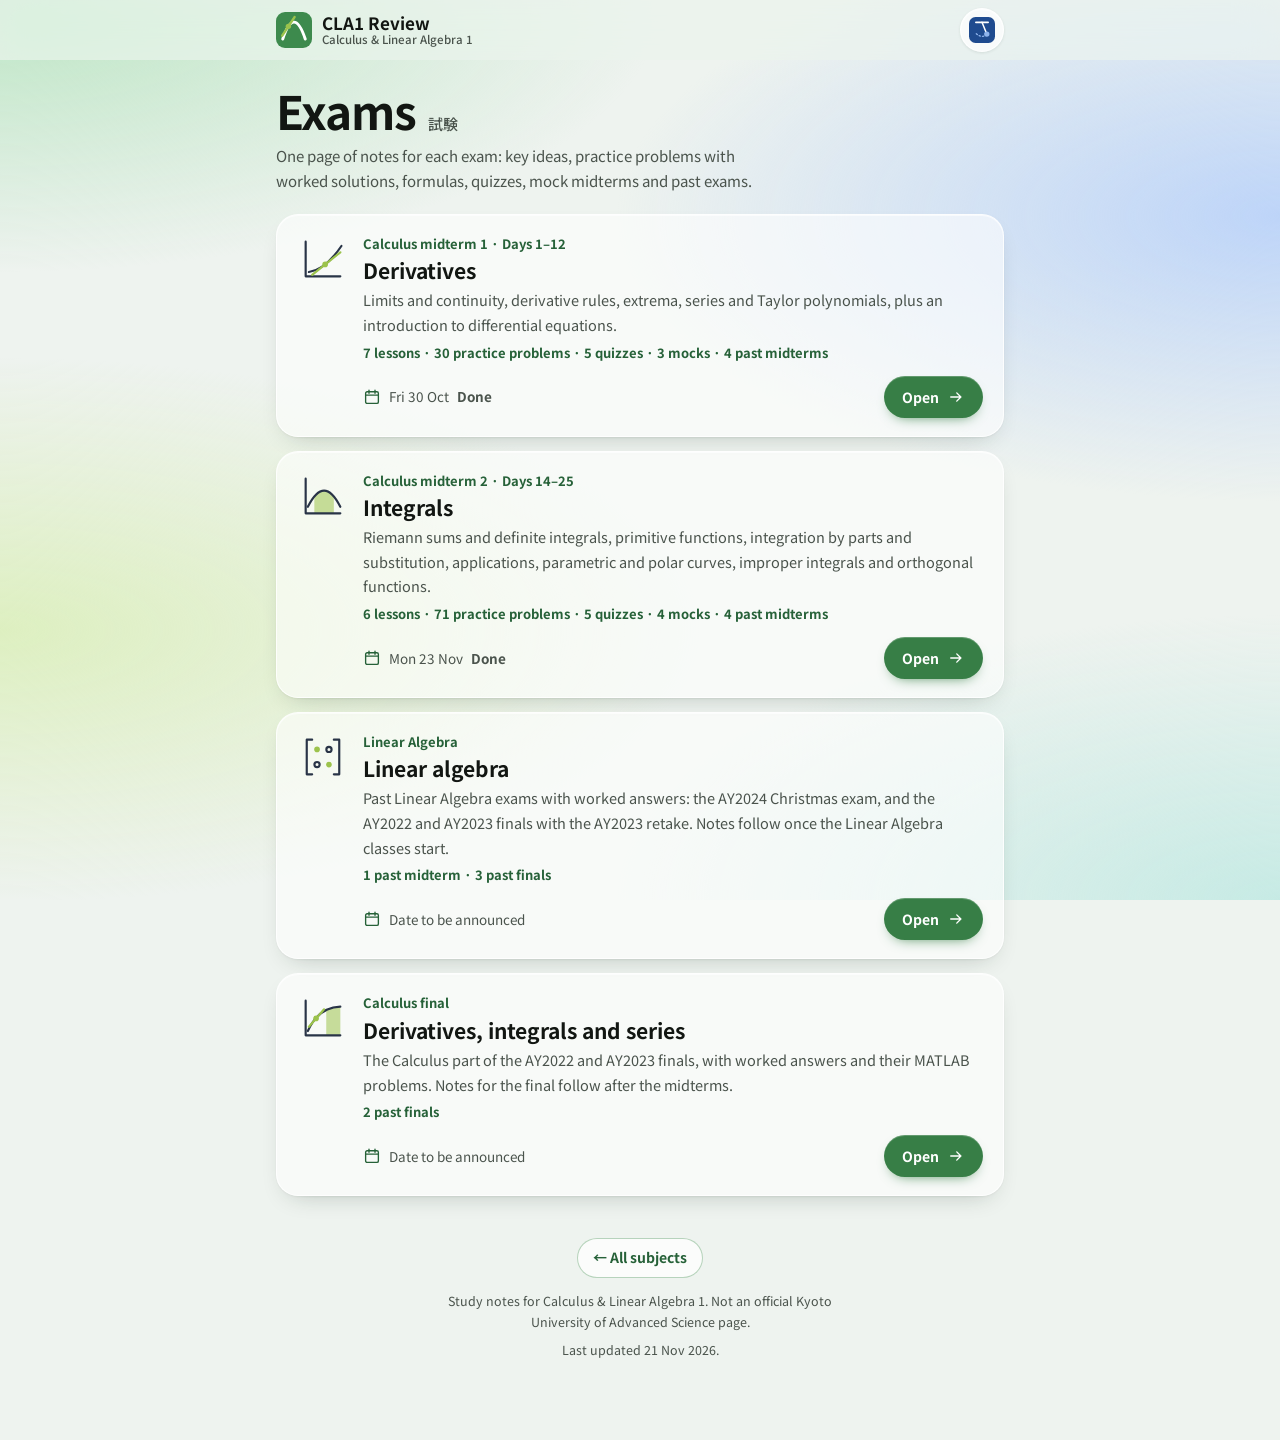
==== commit 1681fc86: "Calculus midterm 2: answer boxes in the mocks and the AY2025 paper Every question of the four mocks," ====
--- a/math/index.html
+++ b/math/index.html
@@ -27,7 +27,7 @@
 <link rel="preconnect" href="https://fonts.googleapis.com">
 <link rel="preconnect" href="https://fonts.gstatic.com" crossorigin>
 <link rel="stylesheet" href="https://fonts.googleapis.com/css2?family=Noto+Sans+JP:wght@400;500;700;900&display=swap">
-<link rel="stylesheet" href="assets/math.css?v=6aaaa6768e">
+<link rel="stylesheet" href="assets/math.css?v=50949417f4">
 <style>
 /* the exam picker: one glass card per exam, like the home page's subject cards; there is no tab bar on this page */
 body.picker { padding-bottom: 0; --totop-bottom: calc(20px + env(safe-area-inset-bottom, 0px)); }
@@ -74,7 +74,7 @@
     <a class="exam" id="exam-derivatives" href="derivatives/" data-updated="2026-11-17" data-seen="math"><svg viewBox="0 0 48 48" aria-hidden="true" class="tile-ic"><path d="M8 8v32h32"/><path d="M11 36Q26 34 41 12"/><path d="M14 38.6L40 17.8" class="lime-stroke"/><circle cx="26" cy="29" r="2.6" class="lime-fill"/></svg><span class="e-head"><span class="kicker"><span class="nw">Calculus midterm 1</span> · <span class="nw">Days 1–12</span></span><span class="e-title">Derivatives</span></span>
       <p class="e-text">Limits and continuity, derivative rules, extrema, series and Taylor polynomials, plus an introduction to differential equations.</p><p class="e-stats"><span class="nw">7 lessons</span> · <span class="nw">30 practice problems</span> · <span class="nw">5 quizzes</span> · <span class="nw">3 mocks</span> · <span class="nw">4 past midterms</span></p>
       <span class="e-foot"><span class="e-when" data-date="2026-10-30"><svg viewBox="0 0 24 24" aria-hidden="true" class="ic"><rect x="3.5" y="5" width="17" height="15.5" rx="2"/><path d="M3.5 9.5h17M8 3v4M16 3v4"/></svg><span class="nw">Fri 30 Oct</span><span class="e-left" aria-live="off"></span></span><span class="pill">Open<svg viewBox="0 0 24 24" aria-hidden="true" class="ic"><path d="M5 12h13M13 6.5l5.5 5.5-5.5 5.5"/></svg></span></span></a>
-    <a class="exam" id="exam-integrals" href="integrals/" data-updated="2026-11-20" data-seen="math-integrals"><svg viewBox="0 0 48 48" aria-hidden="true" class="tile-ic"><path d="M16 40V24.4Q25 13.6 34 24.4V40z" class="lime-fill" fill-opacity=".55"/><path d="M8 8v32h32"/><path d="M10 34Q25 4 40 34"/></svg><span class="e-head"><span class="kicker"><span class="nw">Calculus midterm 2</span> · <span class="nw">Days 14–25</span></span><span class="e-title">Integrals</span></span>
+    <a class="exam" id="exam-integrals" href="integrals/" data-updated="2026-11-21" data-seen="math-integrals"><svg viewBox="0 0 48 48" aria-hidden="true" class="tile-ic"><path d="M16 40V24.4Q25 13.6 34 24.4V40z" class="lime-fill" fill-opacity=".55"/><path d="M8 8v32h32"/><path d="M10 34Q25 4 40 34"/></svg><span class="e-head"><span class="kicker"><span class="nw">Calculus midterm 2</span> · <span class="nw">Days 14–25</span></span><span class="e-title">Integrals</span></span>
       <p class="e-text">Riemann sums and definite integrals, primitive functions, integration by parts and substitution, applications, parametric and polar curves, improper integrals and orthogonal functions.</p><p class="e-stats"><span class="nw">6 lessons</span> · <span class="nw">71 practice problems</span> · <span class="nw">5 quizzes</span> · <span class="nw">4 mocks</span> · <span class="nw">4 past midterms</span></p>
       <span class="e-foot"><span class="e-when" data-date="2026-11-23"><svg viewBox="0 0 24 24" aria-hidden="true" class="ic"><rect x="3.5" y="5" width="17" height="15.5" rx="2"/><path d="M3.5 9.5h17M8 3v4M16 3v4"/></svg><span class="nw">Mon 23 Nov</span><span class="e-left" aria-live="off"></span></span><span class="pill">Open<svg viewBox="0 0 24 24" aria-hidden="true" class="ic"><path d="M5 12h13M13 6.5l5.5 5.5-5.5 5.5"/></svg></span></span></a>
     <a class="exam" id="exam-linear-algebra" href="linear-algebra/" data-updated="2026-11-17" data-seen="math-linear-algebra"><svg viewBox="0 0 48 48" aria-hidden="true" class="tile-ic"><path d="M14 8H9v32h5M34 8h5v32h-5"/><circle cx="18.5" cy="17" r="2.6" class="lime-fill"/><circle cx="29.5" cy="17" r="2.4"/><circle cx="18.5" cy="31" r="2.4"/><circle cx="29.5" cy="31" r="2.6" class="lime-fill"/></svg><span class="e-head"><span class="kicker"><span class="nw">Linear Algebra</span></span><span class="e-title">Linear algebra</span></span>
@@ -89,7 +89,7 @@
 <footer class="site-foot"><div class="wrap">
   <p class="foot-links"><a href="../">← All subjects</a></p>
   <p class="fine">Study notes for Calculus &amp; Linear Algebra 1. Not an official Kyoto University of Advanced Science page.</p>
-  <p class="fine">Last updated <time datetime="2026-11-20">20 Nov 2026</time>.</p>
+  <p class="fine">Last updated <time datetime="2026-11-21">21 Nov 2026</time>.</p>
 </div></footer>
 <script>(() => {
   const DAY = 86400000;
--- a/math/assets/math.css
+++ b/math/assets/math.css
@@ -541,6 +541,53 @@
 .scorebar .score-note { flex: 1; font-size: 13px; color: var(--ink-soft); }
 .timer.over .time { color: var(--warn); }
 .timer.over .t-go { background: var(--warn); }
+/* ----- answer boxes (build.mjs entryPanel, page.js bindEntry, answers.js). A timed attempt (.attempt, from Start
+   timer to Finish or the time being up) hides Show answer and marks the boxes at its end; outside one, Check marks a
+   question at once. ----- */
+.t-done { display: none; appearance: none; min-height: 38px; border: 1px solid var(--green-line); border-radius: 999px; background: var(--glass-2); color: var(--green-text); padding: 0 14px; font: 700 13px/1 var(--font); cursor: pointer; }
+.sheet.attempt .t-done { display: inline-flex; align-items: center; }
+.timer.done .t-go { display: none; }
+.sheet.attempt .reveal > details.sol { display: none; }
+.ent-body { display: grid; gap: 14px; min-width: 0; padding: 0 0 14px; }
+.ent-help { margin: 0; font-size: 13px; line-height: 1.5; color: var(--ink-soft); }
+.ent-row { display: grid; grid-template-columns: auto minmax(0, 1fr); align-items: center; gap: 4px 10px; min-width: 0; }
+.ent-l { display: inline-flex; align-items: baseline; gap: 6px; min-width: 2.2em; white-space: nowrap; }
+.ent-l .pn { font-size: 14px; font-weight: 500; color: var(--ink-soft); font-variant-numeric: tabular-nums; }
+.ent-field { display: flex; align-items: center; gap: 8px; min-width: 0; }
+.ent-in { flex: 1; min-width: 0; min-height: 44px; box-sizing: border-box; padding: 0 12px; border: 1px solid var(--green-line); border-radius: 12px; background: var(--glass-2); color: var(--ink); font: 500 16px/1.2 var(--font); }
+.ent-in:focus { outline: none; box-shadow: 0 0 0 3px var(--flash); border-color: var(--green); }
+.ent-div { flex: none; }
+.ent-prev, .ent-res, .ent-keys, .ent-note { grid-column: 2; min-width: 0; }
+.ent-row > .ent-note { margin: 0; font-size: 13.5px; color: var(--ink-soft); }
+.ent-prev { min-height: 1.7em; overflow-x: auto; overflow-y: hidden; font-family: KaTeX_Main, "Times New Roman", serif; font-size: 17px; line-height: 1.7; color: var(--ink); }
+.ent-prev:empty::before { content: "\2002"; }
+.ent-prev.err { font-family: var(--font); font-size: 13px; line-height: 1.5; color: var(--warn); }
+.ent-prev i { font-family: KaTeX_Math, "Times New Roman", serif; font-style: italic; }
+.ent-prev .fn { font-style: normal; }
+.ent-prev .fr { display: inline-flex; flex-direction: column; align-items: stretch; vertical-align: middle; margin: 0 2px; font-size: 90%; line-height: 1.3; text-align: center; }
+.ent-prev .fr > span { padding: 0 3px; white-space: nowrap; }
+.ent-prev .fr > span:first-child { border-bottom: 1px solid currentColor; }
+.ent-prev sup { font-size: 72%; line-height: 0; }
+.ent-prev .sq > span { padding-left: 1px; border-top: 1px solid currentColor; }
+.ent-prev .ent-as { font-family: var(--font); font-size: 12.5px; color: var(--ink-soft); }
+.ent-res { font-size: 13.5px; font-weight: 700; line-height: 1.5; }
+.ent-res:empty { display: none; }
+.ent-row.ok .ent-res { color: var(--green-text); }
+.ent-row.ok .ent-res::before { content: "✓ "; }
+.ent-row.no .ent-res { color: var(--warn); }
+.ent-row.no .ent-res::before { content: "✗ "; }
+.ent-row.none .ent-res { color: var(--ink-soft); }
+.ent-row.ok .ent-in { border-color: var(--green); }
+.ent-row.no .ent-in { border-color: var(--warn); }
+.ent-tally { margin-left: auto; font-size: 13px; font-weight: 700; color: var(--ink-soft); font-variant-numeric: tabular-nums; }
+.ent-foot { display: flex; flex-wrap: wrap; align-items: center; gap: 8px 12px; }
+.ent-wait { display: none; font-size: 13px; color: var(--ink-soft); }
+.sheet.attempt .ent-check { display: none; }
+.sheet.attempt .ent-wait { display: inline; }
+.ent-keys { display: flex; flex-wrap: wrap; gap: 5px; padding-top: 2px; }
+.ent-keys[hidden] { display: none; }
+.ent-keys button { appearance: none; min-width: 38px; min-height: 38px; padding: 0 8px; border: 1px solid var(--line); border-radius: 10px; background: var(--glass-2); color: var(--ink); font: 500 17px/1 var(--font); cursor: pointer; touch-action: manipulation; }
+.ent-keys button:active { transform: scale(.95); }
 
 /* ---------- Formulas: Test me ---------- */
 .testbar { display: flex; flex-wrap: wrap; align-items: center; gap: 8px 12px; margin-bottom: 18px; padding: 12px 14px; border: 1px dashed var(--green-line); border-radius: 18px; }
@@ -718,7 +765,7 @@
   body { background: #FFFFFF; color: var(--ink); padding: 0; }
   body::before, body::after, main::after, .appbar, .tabbar, .search-sheet, .site-foot, .sheet-tools, .timer, .stepbar, .mkrow, .scorebar, .seg, .new-pill { display: none !important; }
   .prob, .rq, .frow, .smod, .unit > .ideas > li { content-visibility: visible !important; } /* printing draws them all */
-  .night-tools, .night-link, .ov-btns, .ssetup, .sbar, .sdone { display: none !important; }
+  .night-tools, .night-link, .ov-btns, .ssetup, .sbar, .sdone, details.ent { display: none !important; }
   .nrows { grid-template-columns: repeat(2, minmax(0, 1fr)); column-gap: 18px; }
   .nrow, .nsec .watch li, .nhabits li { break-inside: avoid; }
   .nsec h2 { break-after: avoid; }
@@ -1017,7 +1064,8 @@
 :root[data-look="paper"] :is(.tab, .pill, .chip, .mbtn, .linkbtn, .seg-btn, .t-go, .t-reset, .u-go, .u-show, .mk, .state-tag, .foot-links a,
   .kicker, .tile-k, .tile-q, .tile-soon, .src, .pts, .qtopic, .answer .lbl, .ucount, .s-sec, .ss-l, .fname, .nname, .uring-no, .uring-count,
   .legend, .ring-center small, .new-pill, .gx-ctl, .gx-tick, .gx-label, .calc-panel, .calc-tip, .u-field input, .search-field input, .time,
-  .step-count, .appear, .e-stats, .e-when, .e-soon, .smod-when, .sheet-part, .seg-score, .scorebar .score-note) { font-family: var(--ui-font); }
+  .step-count, .appear, .e-stats, .e-when, .e-soon, .smod-when, .sheet-part, .seg-score, .scorebar .score-note, .t-done, .ent-in, .ent-help,
+  .ent-res, .ent-tally, .ent-wait, .ent-note, .ent-prev.err, .ent-prev .ent-as) { font-family: var(--ui-font); }
 :root[data-look="paper"] body { font-size: 16.5px; line-height: 1.72; }
 :root[data-look="paper"] .brand-text b { font-weight: 600; letter-spacing: -.005em; }
 :root[data-look="paper"] .band-title .en { font-weight: 500; letter-spacing: -.015em; }
@@ -1304,6 +1352,16 @@
 :root[data-look="classic"] .e-soon { border: 1.5px solid var(--green); }
 @media (hover: hover) { :root[data-look="classic"] a.exam:hover { background: var(--tint); } }
 
+/* ---------- answer boxes (page.css): Paper's smaller corners and hairlines, Classic's square fields ---------- */
+:root[data-look="paper"] :is(.ent-in, .ent-keys button) { border-color: var(--line); border-radius: 8px; }
+:root[data-look="paper"] .ent-in:focus { border-color: var(--ink-soft); }
+:root[data-look="paper"] .t-done { border-color: var(--line); color: var(--ink); }
+:root[data-look="classic"] :is(.ent-in, .ent-keys button) { border: 1.5px solid var(--line); border-radius: 0; background: var(--surface); }
+:root[data-look="classic"] .ent-in:focus { border-color: var(--green); box-shadow: none; }
+:root[data-look="classic"] .t-done { min-height: 0; padding: 7px 11px; border: 1.5px solid var(--green); background: var(--surface); }
+:root:is([data-look="paper"], [data-look="classic"]) .ent-row.ok .ent-in { border-color: var(--green); }
+:root:is([data-look="paper"], [data-look="classic"]) .ent-row.no .ent-in { border-color: var(--warn); }
+
 /* ---------- the appearance menu (page.js): the light/dark button opens it ---------- */
 .appear { position: fixed; z-index: 45; right: max(12px, env(safe-area-inset-right, 0px)); width: min(312px, calc(100vw - 24px));
   padding: 14px 14px 12px; border: 1px solid var(--glass-edge); border-radius: 20px; background: rgba(var(--bar-rgb), .9); color: var(--ink);
